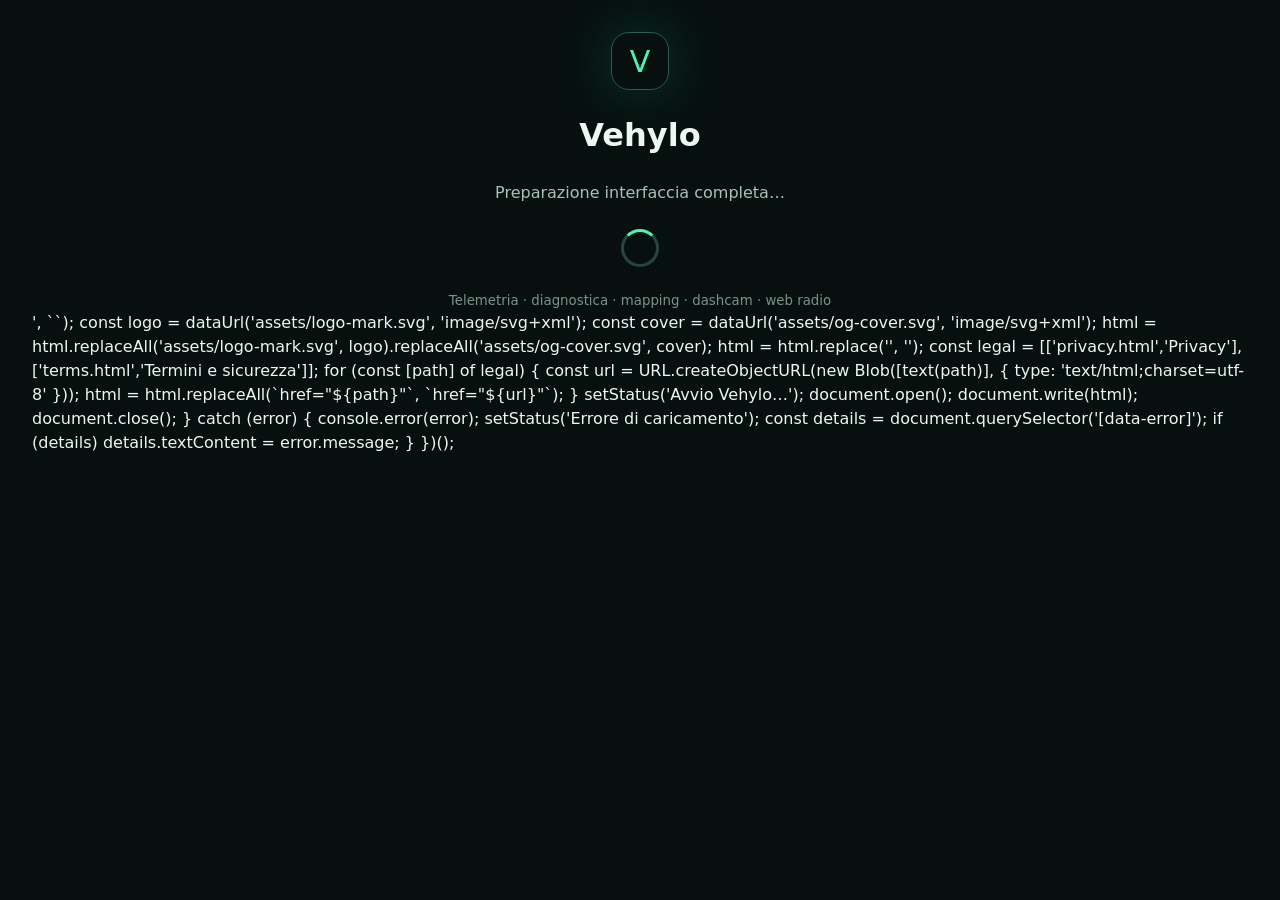
==== index.html @ 1862c747 "Add complete interactive Vehylo website loader" ====
<!doctype html><html lang="it"><head><meta charset="utf-8"><meta name="viewport" content="width=device-width,initial-scale=1"><meta name="theme-color" content="#07100f"><title>Vehylo — Vehicle intelligence</title><style>*{box-sizing:border-box}html,body{margin:0;min-height:100%;background:#07100f;color:#eaf8f1;font:16px/1.5 system-ui,sans-serif}body{display:grid;place-items:center;padding:2rem}main{text-align:center;max-width:36rem}.logo{width:58px;height:58px;margin:auto;border:1px solid #2e5c4c;border-radius:18px;display:grid;place-items:center;color:#50f2b0;font-size:30px;box-shadow:0 0 55px #1cd88a35}.ring{width:38px;height:38px;margin:1.5rem auto;border:3px solid #29463d;border-top-color:#50f2b0;border-radius:50%;animation:r .8s linear infinite}@keyframes r{to{transform:rotate(360deg)}}p{color:#a8c2b8}small{display:block;color:#769489;margin-top:1rem}a{color:#50f2b0}</style></head><body><main><div class="logo">V</div><h1>Vehylo</h1><p data-status>Preparazione interfaccia completa…</p><div class="ring"></div><small data-error>Telemetria · diagnostica · mapping · dashcam · web radio</small><noscript>JavaScript è necessario. <a href="https://github.com/jellero/vehylo-web">Apri il repository</a>.</noscript></main><script>
(async () => {
  const status = document.querySelector('[data-status]');
  const setStatus = (text) => { if (status) status.textContent = text; };
  try {
    setStatus('Download interfaccia…');
    const names = ["chunk00", "chunk01", "chunk02", "chunk03", "chunk04", "chunk05"];
    const pieces = await Promise.all(names.map(async (name) => {
      const response = await fetch('.bootstrap/' + name, { cache: 'no-cache' });
      if (!response.ok) throw new Error('Chunk non disponibile: ' + name);
      return (await response.text()).trim();
    }));
    const binary = atob(pieces.join(''));
    const compressed = Uint8Array.from(binary, c => c.charCodeAt(0));
    setStatus('Verifica e decompressione…');
    if (!('DecompressionStream' in window)) throw new Error('Browser non compatibile con DecompressionStream');
    const stream = new Blob([compressed]).stream().pipeThrough(new DecompressionStream('gzip'));
    const tar = new Uint8Array(await new Response(stream).arrayBuffer());
    const decoder = new TextDecoder();
    const files = new Map();
    const parseOctal = (bytes) => parseInt(decoder.decode(bytes).replace(/\0.*$/, '').trim() || '0', 8);
    for (let offset = 0; offset + 512 <= tar.length;) {
      const header = tar.slice(offset, offset + 512);
      if (header.every(value => value === 0)) break;
      const name = decoder.decode(header.slice(0, 100)).replace(/\0.*$/, '');
      const prefix = decoder.decode(header.slice(345, 500)).replace(/\0.*$/, '');
      const path = (prefix ? prefix + '/' : '') + name;
      const size = parseOctal(header.slice(124, 136));
      const start = offset + 512;
      files.set(path.replace(/^\.\//, ''), tar.slice(start, start + size));
      offset = start + Math.ceil(size / 512) * 512;
    }
    const text = (path) => {
      const value = files.get(path);
      if (!value) throw new Error('File assente: ' + path);
      return decoder.decode(value);
    };
    const dataUrl = (path, mime) => {
      const bytes = files.get(path);
      if (!bytes) return path;
      let raw = '';
      for (let i = 0; i < bytes.length; i += 0x8000) raw += String.fromCharCode(...bytes.subarray(i, i + 0x8000));
      return `data:${mime};base64,${btoa(raw)}`;
    };
    let html = text('index.html');
    html = html.replace('<link rel="stylesheet" href="styles.css">', `<style>${text('styles.css')}</style>`);
    html = html.replace('<script src="script.js" defer></script>', `<script>${text('script.js').replace(/<\/script/gi, '<\\/script')}</script>`);
    const logo = dataUrl('assets/logo-mark.svg', 'image/svg+xml');
    const cover = dataUrl('assets/og-cover.svg', 'image/svg+xml');
    html = html.replaceAll('assets/logo-mark.svg', logo).replaceAll('assets/og-cover.svg', cover);
    html = html.replace('<link rel="manifest" href="manifest.webmanifest">', '');
    const legal = [['privacy.html','Privacy'],['terms.html','Termini e sicurezza']];
    for (const [path] of legal) {
      const url = URL.createObjectURL(new Blob([text(path)], { type: 'text/html;charset=utf-8' }));
      html = html.replaceAll(`href="${path}"`, `href="${url}"`);
    }
    setStatus('Avvio Vehylo…');
    document.open(); document.write(html); document.close();
  } catch (error) {
    console.error(error);
    setStatus('Errore di caricamento');
    const details = document.querySelector('[data-error]');
    if (details) details.textContent = error.message;
  }
})();
</script></body></html>
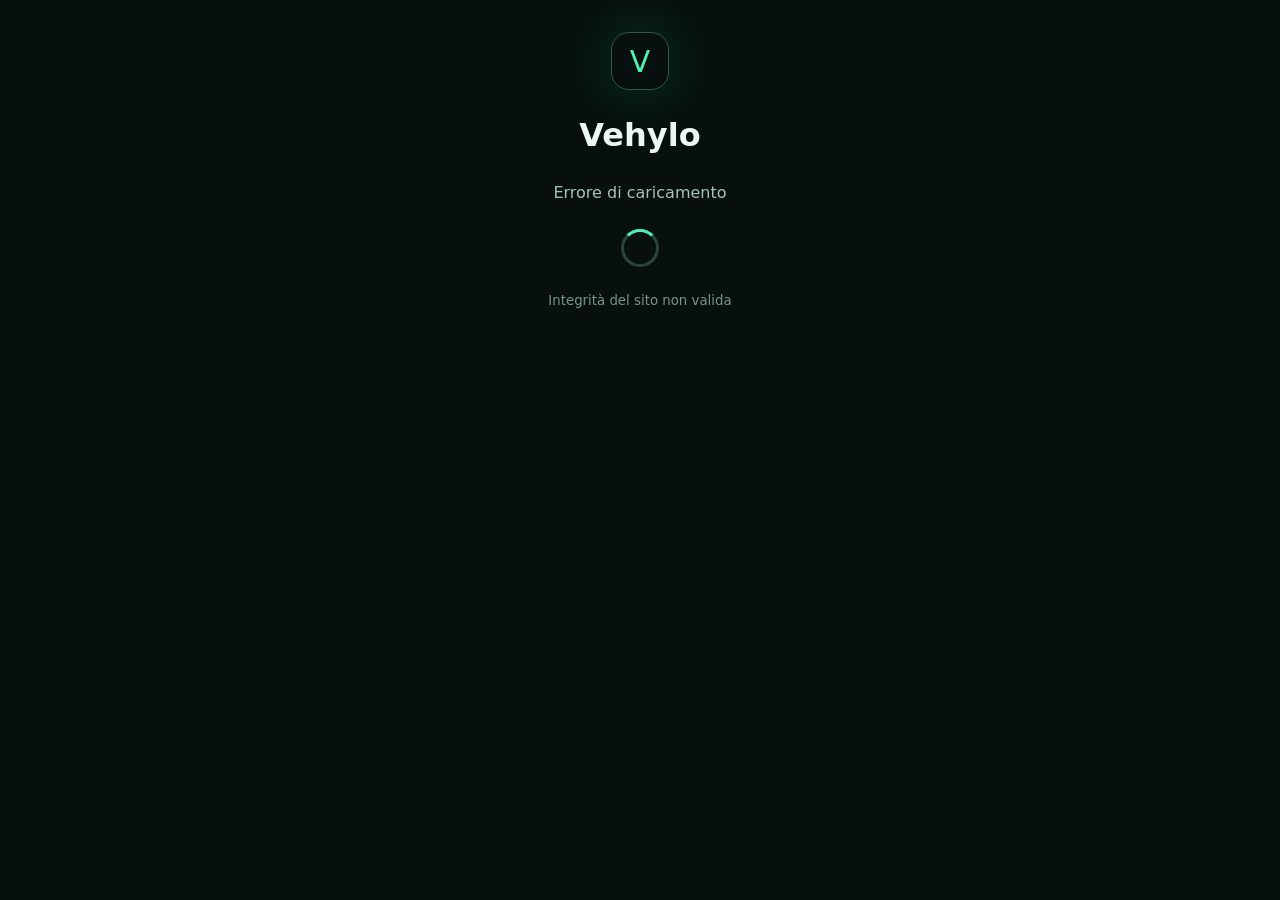
==== commit 3c8cef8e: "Fix premature script termination in website loader" ====
--- a/index.html
+++ b/index.html
@@ -13,6 +13,9 @@
     const binary = atob(pieces.join(''));
     const compressed = Uint8Array.from(binary, c => c.charCodeAt(0));
     setStatus('Verifica e decompressione…');
+    if (!crypto?.subtle) throw new Error('Verifica crittografica non disponibile');
+    const digest = Array.from(new Uint8Array(await crypto.subtle.digest('SHA-256', compressed)), byte => byte.toString(16).padStart(2, '0')).join('');
+    if (digest !== '3f77df71cf1404602d060786b3fc79a638c43165d84568f53ea10aae8324d7fe') throw new Error('Integrità del sito non valida');
     if (!('DecompressionStream' in window)) throw new Error('Browser non compatibile con DecompressionStream');
     const stream = new Blob([compressed]).stream().pipeThrough(new DecompressionStream('gzip'));
     const tar = new Uint8Array(await new Response(stream).arrayBuffer());
@@ -44,7 +47,11 @@
     };
     let html = text('index.html');
     html = html.replace('<link rel="stylesheet" href="styles.css">', `<style>${text('styles.css')}</style>`);
-    html = html.replace('<script src="script.js" defer></script>', `<script>${text('script.js').replace(/<\/script/gi, '<\\/script')}</script>`);
+    const scriptOpen = '<scr' + 'ipt>';
+    const scriptClose = '</scr' + 'ipt>';
+    const externalScript = '<scr' + 'ipt src="script.js" defer></scr' + 'ipt>';
+    const embeddedScript = scriptOpen + text('script.js').replace(/<\/script/gi, '<\\/script') + scriptClose;
+    html = html.replace(externalScript, embeddedScript);
     const logo = dataUrl('assets/logo-mark.svg', 'image/svg+xml');
     const cover = dataUrl('assets/og-cover.svg', 'image/svg+xml');
     html = html.replaceAll('assets/logo-mark.svg', logo).replaceAll('assets/og-cover.svg', cover);
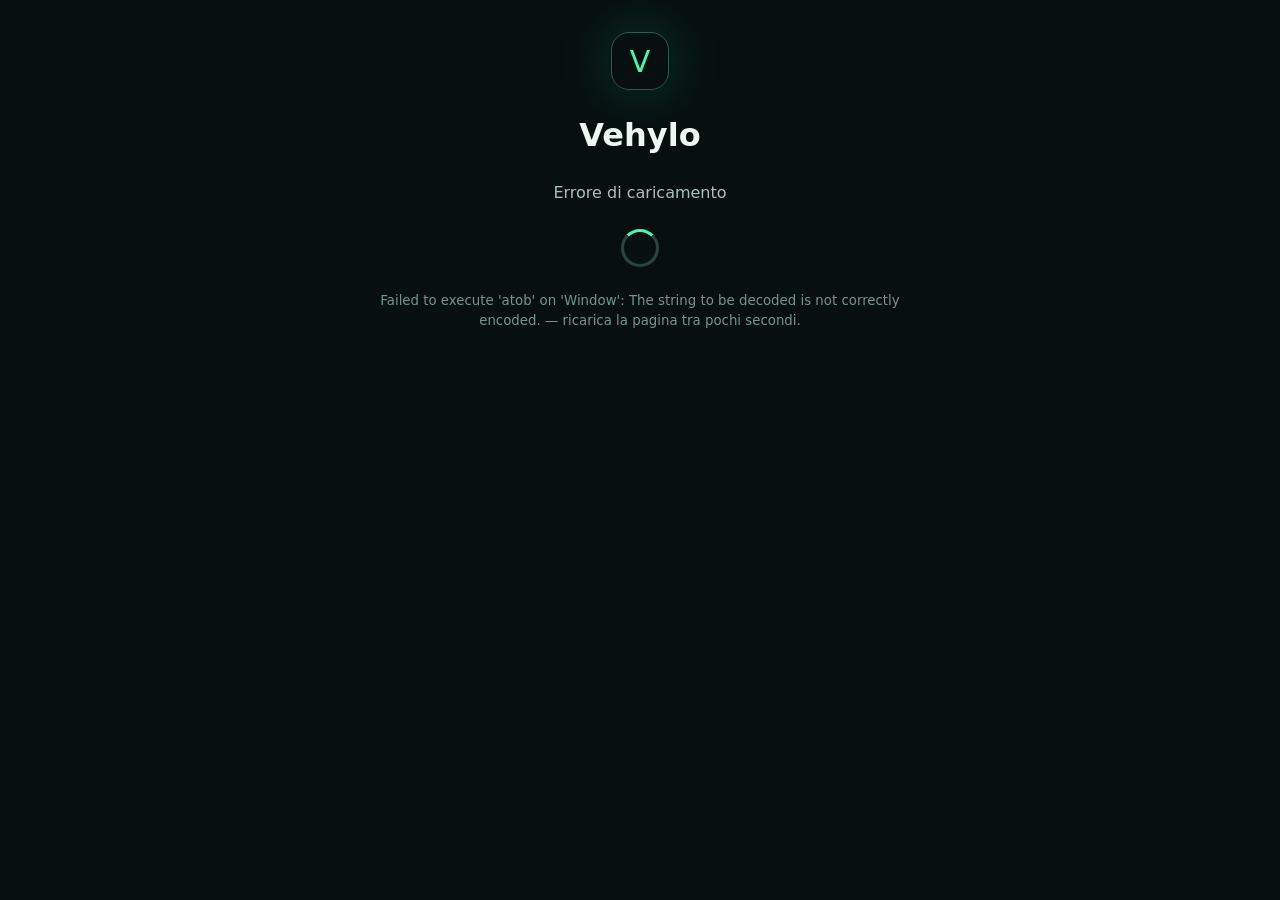
==== commit 06c0e203: "Replace broken chunks with verified site package" ====
--- a/index.html
+++ b/index.html
@@ -1,73 +1,78 @@
-<!doctype html><html lang="it"><head><meta charset="utf-8"><meta name="viewport" content="width=device-width,initial-scale=1"><meta name="theme-color" content="#07100f"><title>Vehylo — Vehicle intelligence</title><style>*{box-sizing:border-box}html,body{margin:0;min-height:100%;background:#07100f;color:#eaf8f1;font:16px/1.5 system-ui,sans-serif}body{display:grid;place-items:center;padding:2rem}main{text-align:center;max-width:36rem}.logo{width:58px;height:58px;margin:auto;border:1px solid #2e5c4c;border-radius:18px;display:grid;place-items:center;color:#50f2b0;font-size:30px;box-shadow:0 0 55px #1cd88a35}.ring{width:38px;height:38px;margin:1.5rem auto;border:3px solid #29463d;border-top-color:#50f2b0;border-radius:50%;animation:r .8s linear infinite}@keyframes r{to{transform:rotate(360deg)}}p{color:#a8c2b8}small{display:block;color:#769489;margin-top:1rem}a{color:#50f2b0}</style></head><body><main><div class="logo">V</div><h1>Vehylo</h1><p data-status>Preparazione interfaccia completa…</p><div class="ring"></div><small data-error>Telemetria · diagnostica · mapping · dashcam · web radio</small><noscript>JavaScript è necessario. <a href="https://github.com/jellero/vehylo-web">Apri il repository</a>.</noscript></main><script>
+<!doctype html><html lang="it"><head><meta charset="utf-8"><meta name="viewport" content="width=device-width,initial-scale=1"><meta name="theme-color" content="#07100f"><meta http-equiv="Cache-Control" content="no-cache, no-store, must-revalidate"><title>Vehylo — Vehicle intelligence</title><style>*{box-sizing:border-box}html,body{margin:0;min-height:100%;background:#07100f;color:#eaf8f1;font:16px/1.5 system-ui,sans-serif}body{display:grid;place-items:center;padding:2rem}main{text-align:center;max-width:36rem}.logo{width:58px;height:58px;margin:auto;border:1px solid #2e5c4c;border-radius:18px;display:grid;place-items:center;color:#50f2b0;font-size:30px;box-shadow:0 0 55px #1cd88a35}.ring{width:38px;height:38px;margin:1.5rem auto;border:3px solid #29463d;border-top-color:#50f2b0;border-radius:50%;animation:r .8s linear infinite}@keyframes r{to{transform:rotate(360deg)}}p{color:#a8c2b8}small{display:block;color:#769489;margin-top:1rem}a{color:#50f2b0}</style></head><body><main><div class="logo">V</div><h1>Vehylo</h1><p data-status>Preparazione interfaccia completa…</p><div class="ring"></div><small data-error>Telemetria · diagnostica · mapping · dashcam · web radio</small><noscript>JavaScript è necessario. <a href="https://github.com/jellero/vehylo-web">Apri il repository</a>.</noscript></main><script>
 (async () => {
   const status = document.querySelector('[data-status]');
+  const details = document.querySelector('[data-error]');
   const setStatus = (text) => { if (status) status.textContent = text; };
+  const sleep = (ms) => new Promise(resolve => setTimeout(resolve, ms));
+  const getPart = async (name) => {
+    const url = '.site/' + name + '?v=3a35ebd3';
+    for (let attempt = 0; attempt < 3; attempt += 1) {
+      const response = await fetch(url, { cache: 'no-store' });
+      if (response.ok) return (await response.text()).trim();
+      if (attempt < 2) await sleep(500 * (attempt + 1));
+    }
+    throw new Error('Componente non disponibile: ' + name);
+  };
   try {
     setStatus('Download interfaccia…');
-    const names = ["chunk00", "chunk01", "chunk02", "chunk03", "chunk04", "chunk05"];
-    const pieces = await Promise.all(names.map(async (name) => {
-      const response = await fetch('.bootstrap/' + name, { cache: 'no-cache' });
-      if (!response.ok) throw new Error('Chunk non disponibile: ' + name);
-      return (await response.text()).trim();
-    }));
+    const names = ['part00','part01','part02','part03','part04','part05'];
+    const pieces = await Promise.all(names.map(getPart));
     const binary = atob(pieces.join(''));
     const compressed = Uint8Array.from(binary, c => c.charCodeAt(0));
     setStatus('Verifica e decompressione…');
-    if (!crypto?.subtle) throw new Error('Verifica crittografica non disponibile');
-    const digest = Array.from(new Uint8Array(await crypto.subtle.digest('SHA-256', compressed)), byte => byte.toString(16).padStart(2, '0')).join('');
-    if (digest !== '3f77df71cf1404602d060786b3fc79a638c43165d84568f53ea10aae8324d7fe') throw new Error('Integrità del sito non valida');
-    if (!('DecompressionStream' in window)) throw new Error('Browser non compatibile con DecompressionStream');
+    if (!globalThis.crypto?.subtle) throw new Error('Verifica crittografica non disponibile');
+    const digestBytes = new Uint8Array(await crypto.subtle.digest('SHA-256', compressed));
+    const digest = Array.from(digestBytes, byte => byte.toString(16).padStart(2, '0')).join('');
+    if (digest !== '3a35ebd33779a21799120e2732ab0424192adcf648e6e40ef4be93028fbf5fcf') throw new Error('Integrità del sito non valida');
+    if (!('DecompressionStream' in globalThis)) throw new Error('Aggiorna il browser per aprire il sito');
     const stream = new Blob([compressed]).stream().pipeThrough(new DecompressionStream('gzip'));
     const tar = new Uint8Array(await new Response(stream).arrayBuffer());
     const decoder = new TextDecoder();
     const files = new Map();
-    const parseOctal = (bytes) => parseInt(decoder.decode(bytes).replace(/\0.*$/, '').trim() || '0', 8);
+    const parseOctal = bytes => parseInt(decoder.decode(bytes).replace(/\0.*$/, '').trim() || '0', 8);
     for (let offset = 0; offset + 512 <= tar.length;) {
       const header = tar.slice(offset, offset + 512);
       if (header.every(value => value === 0)) break;
       const name = decoder.decode(header.slice(0, 100)).replace(/\0.*$/, '');
       const prefix = decoder.decode(header.slice(345, 500)).replace(/\0.*$/, '');
-      const path = (prefix ? prefix + '/' : '') + name;
+      const path = ((prefix ? prefix + '/' : '') + name).replace(/^\.\//, '');
       const size = parseOctal(header.slice(124, 136));
       const start = offset + 512;
-      files.set(path.replace(/^\.\//, ''), tar.slice(start, start + size));
+      files.set(path, tar.slice(start, start + size));
       offset = start + Math.ceil(size / 512) * 512;
     }
-    const text = (path) => {
+    const text = path => {
       const value = files.get(path);
-      if (!value) throw new Error('File assente: ' + path);
+      if (!value) throw new Error('File assente nel pacchetto: ' + path);
       return decoder.decode(value);
     };
     const dataUrl = (path, mime) => {
       const bytes = files.get(path);
       if (!bytes) return path;
       let raw = '';
-      for (let i = 0; i < bytes.length; i += 0x8000) raw += String.fromCharCode(...bytes.subarray(i, i + 0x8000));
-      return `data:${mime};base64,${btoa(raw)}`;
+      for (let i = 0; i < bytes.length; i += 8192) raw += String.fromCharCode(...bytes.subarray(i, i + 8192));
+      return 'data:' + mime + ';base64,' + btoa(raw);
     };
     let html = text('index.html');
-    html = html.replace('<link rel="stylesheet" href="styles.css">', `<style>${text('styles.css')}</style>`);
+    html = html.replace('<link rel="stylesheet" href="styles.css">', '<style>' + text('styles.css') + '</style>');
     const scriptOpen = '<scr' + 'ipt>';
     const scriptClose = '</scr' + 'ipt>';
     const externalScript = '<scr' + 'ipt src="script.js" defer></scr' + 'ipt>';
     const embeddedScript = scriptOpen + text('script.js').replace(/<\/script/gi, '<\\/script') + scriptClose;
     html = html.replace(externalScript, embeddedScript);
-    const logo = dataUrl('assets/logo-mark.svg', 'image/svg+xml');
-    const cover = dataUrl('assets/og-cover.svg', 'image/svg+xml');
-    html = html.replaceAll('assets/logo-mark.svg', logo).replaceAll('assets/og-cover.svg', cover);
+    html = html.replaceAll('assets/logo-mark.svg', dataUrl('assets/logo-mark.svg', 'image/svg+xml'));
+    html = html.replaceAll('assets/og-cover.svg', dataUrl('assets/og-cover.svg', 'image/svg+xml'));
     html = html.replace('<link rel="manifest" href="manifest.webmanifest">', '');
-    const legal = [['privacy.html','Privacy'],['terms.html','Termini e sicurezza']];
-    for (const [path] of legal) {
+    for (const path of ['privacy.html','terms.html']) {
       const url = URL.createObjectURL(new Blob([text(path)], { type: 'text/html;charset=utf-8' }));
-      html = html.replaceAll(`href="${path}"`, `href="${url}"`);
+      html = html.replaceAll('href="' + path + '"', 'href="' + url + '"');
     }
     setStatus('Avvio Vehylo…');
     document.open(); document.write(html); document.close();
   } catch (error) {
     console.error(error);
     setStatus('Errore di caricamento');
-    const details = document.querySelector('[data-error]');
-    if (details) details.textContent = error.message;
+    if (details) details.textContent = error.message + ' — ricarica la pagina tra pochi secondi.';
   }
 })();
 </script></body></html>
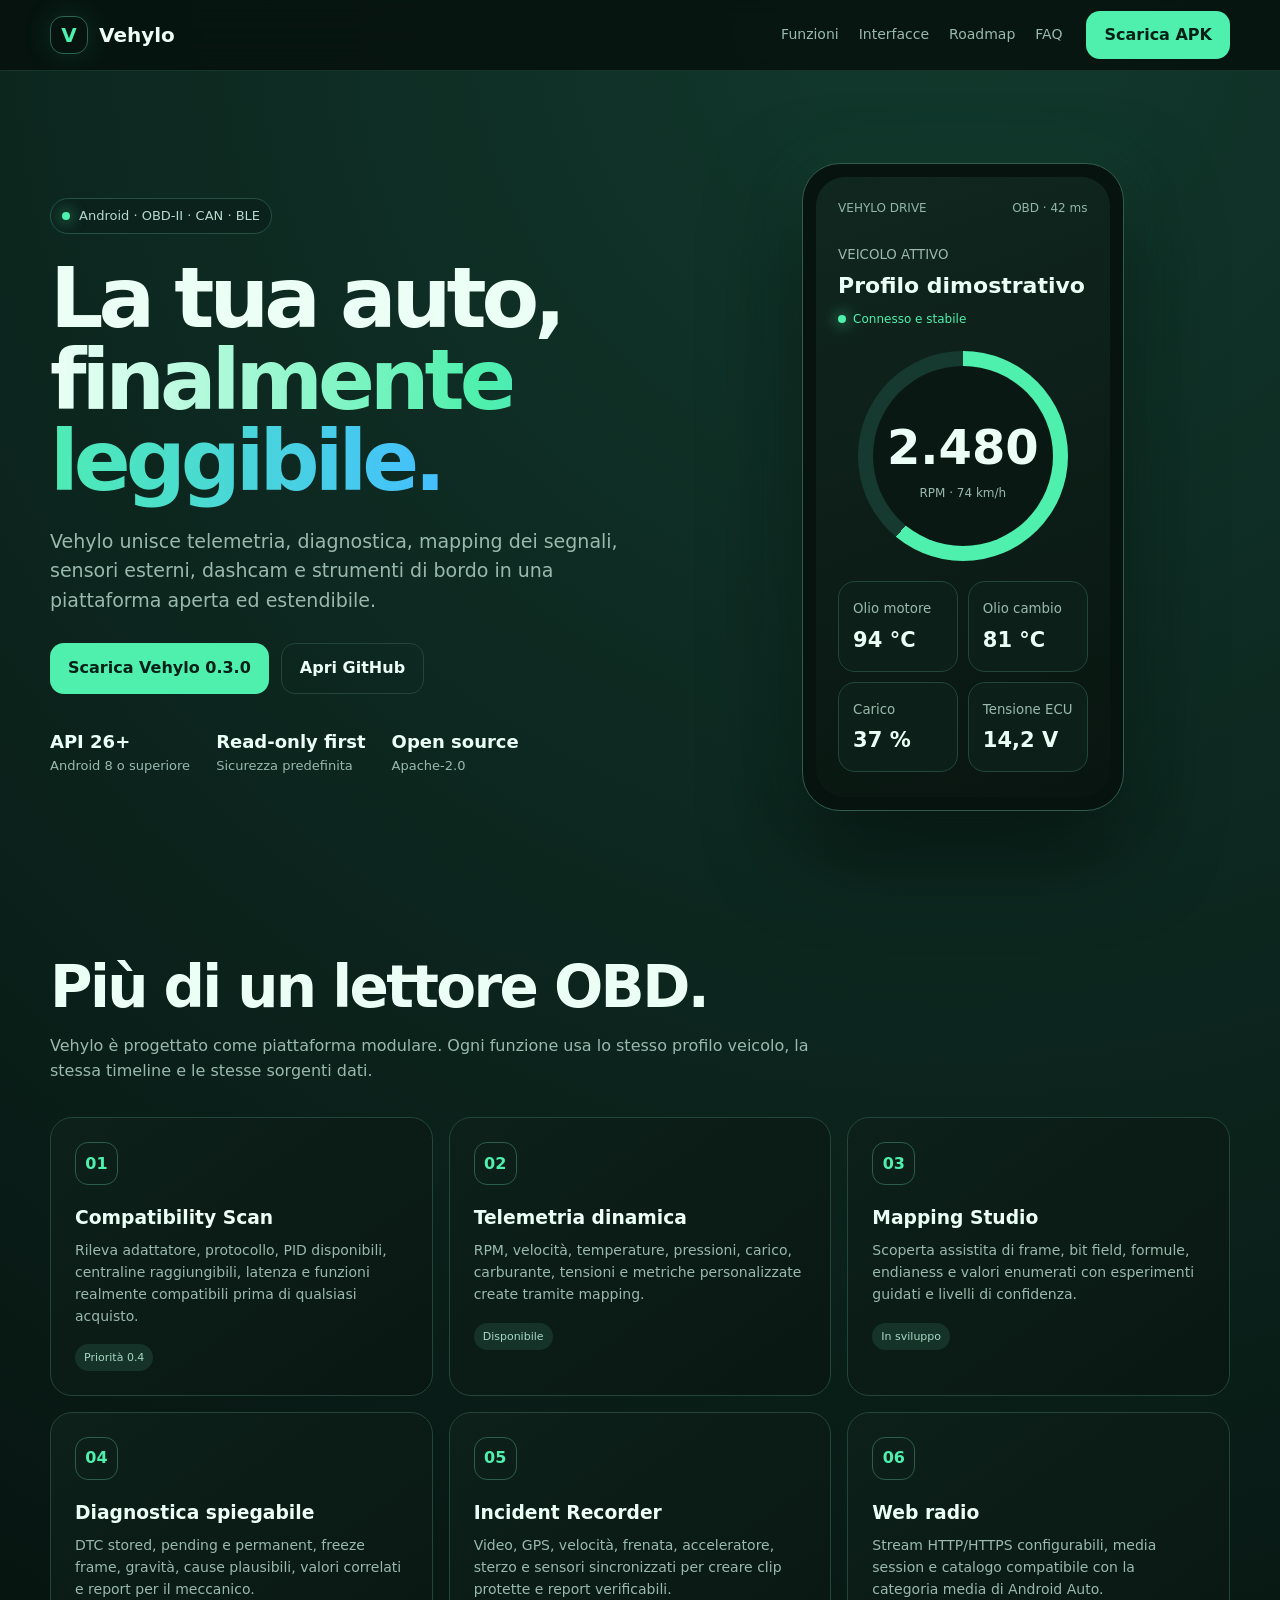
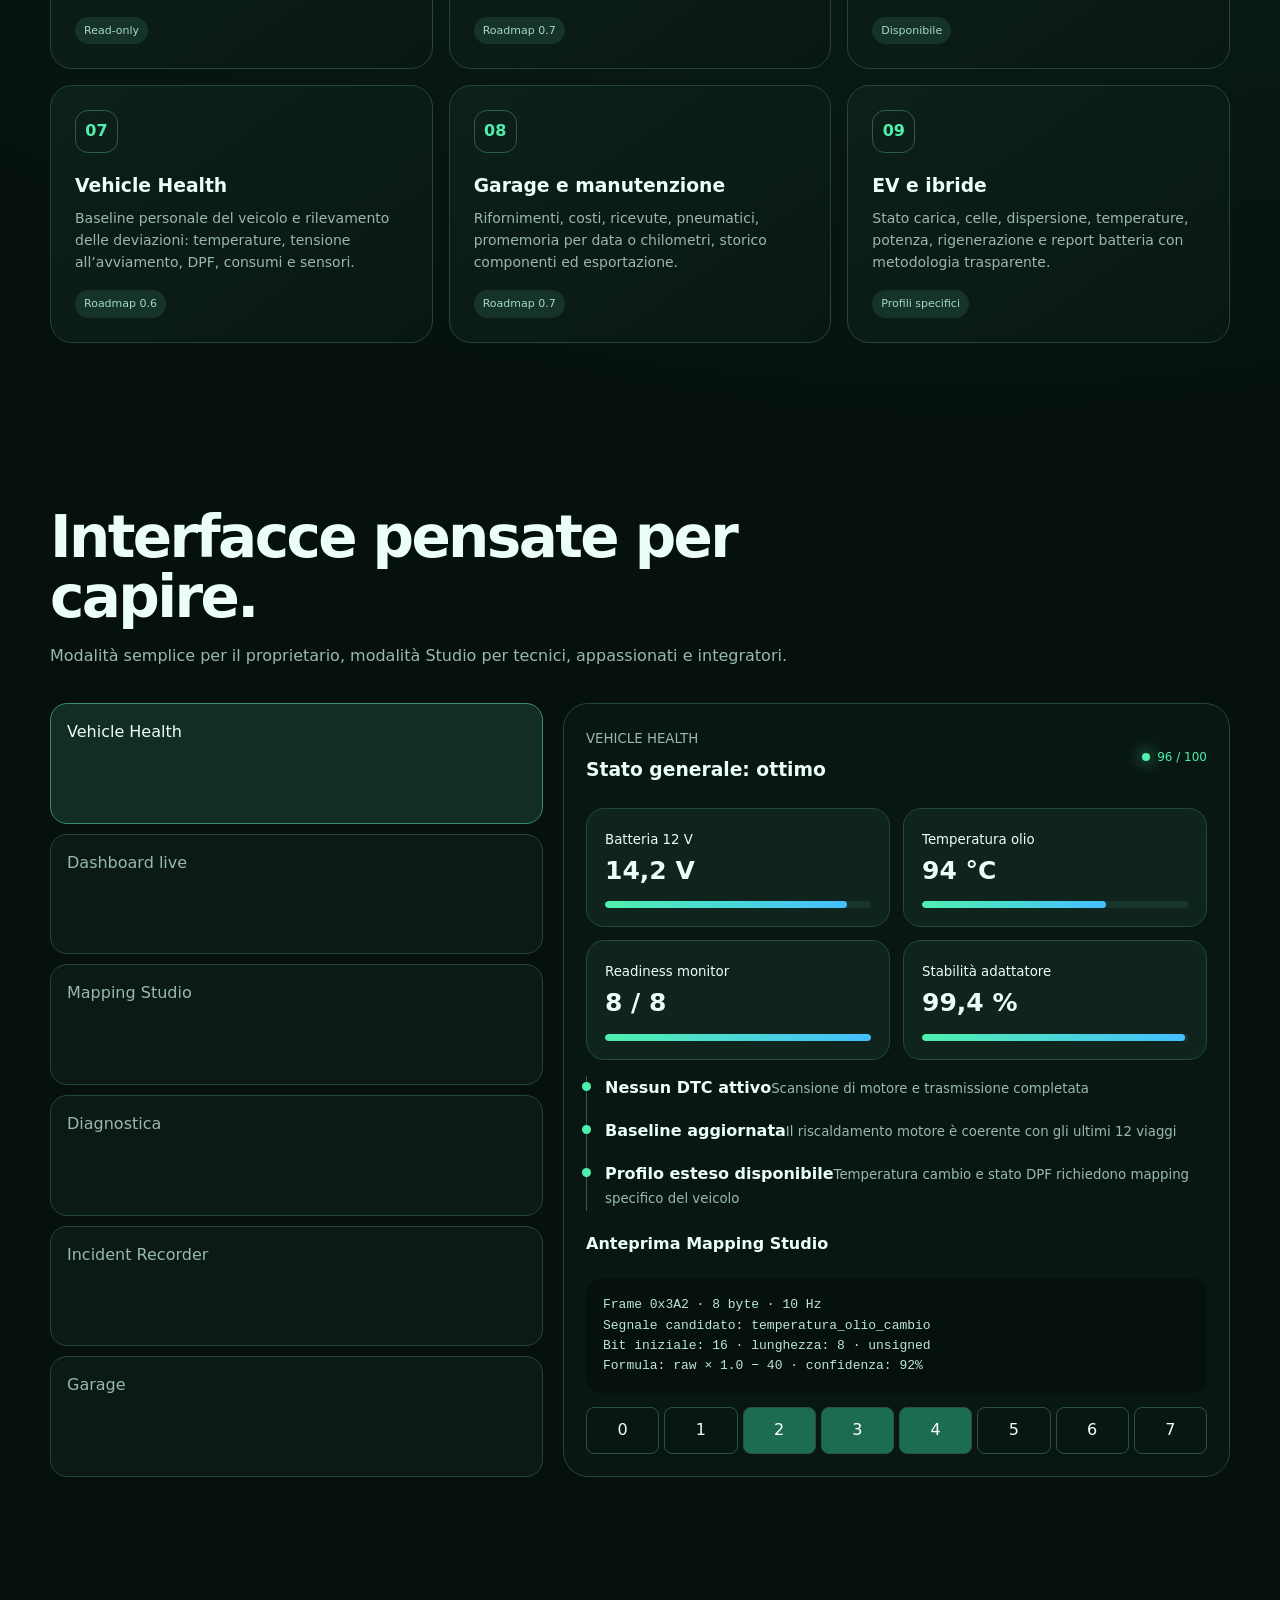
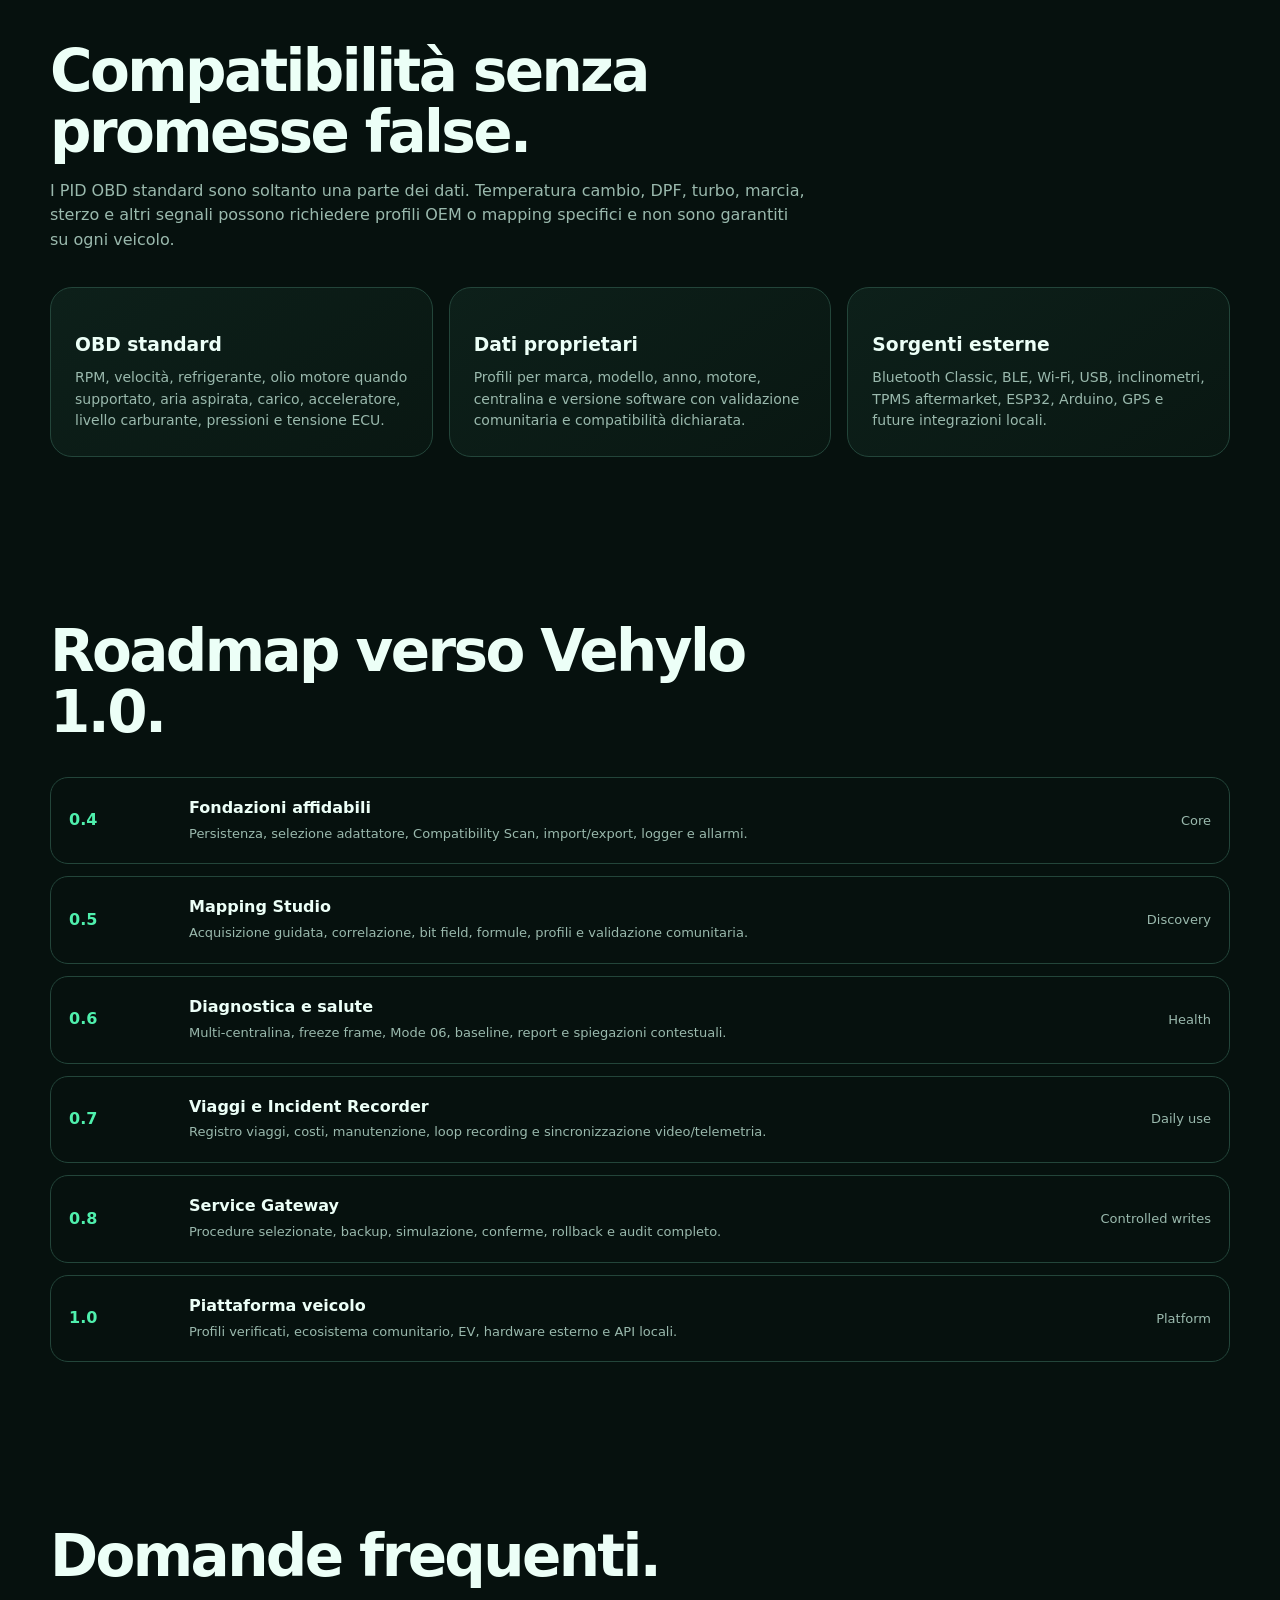
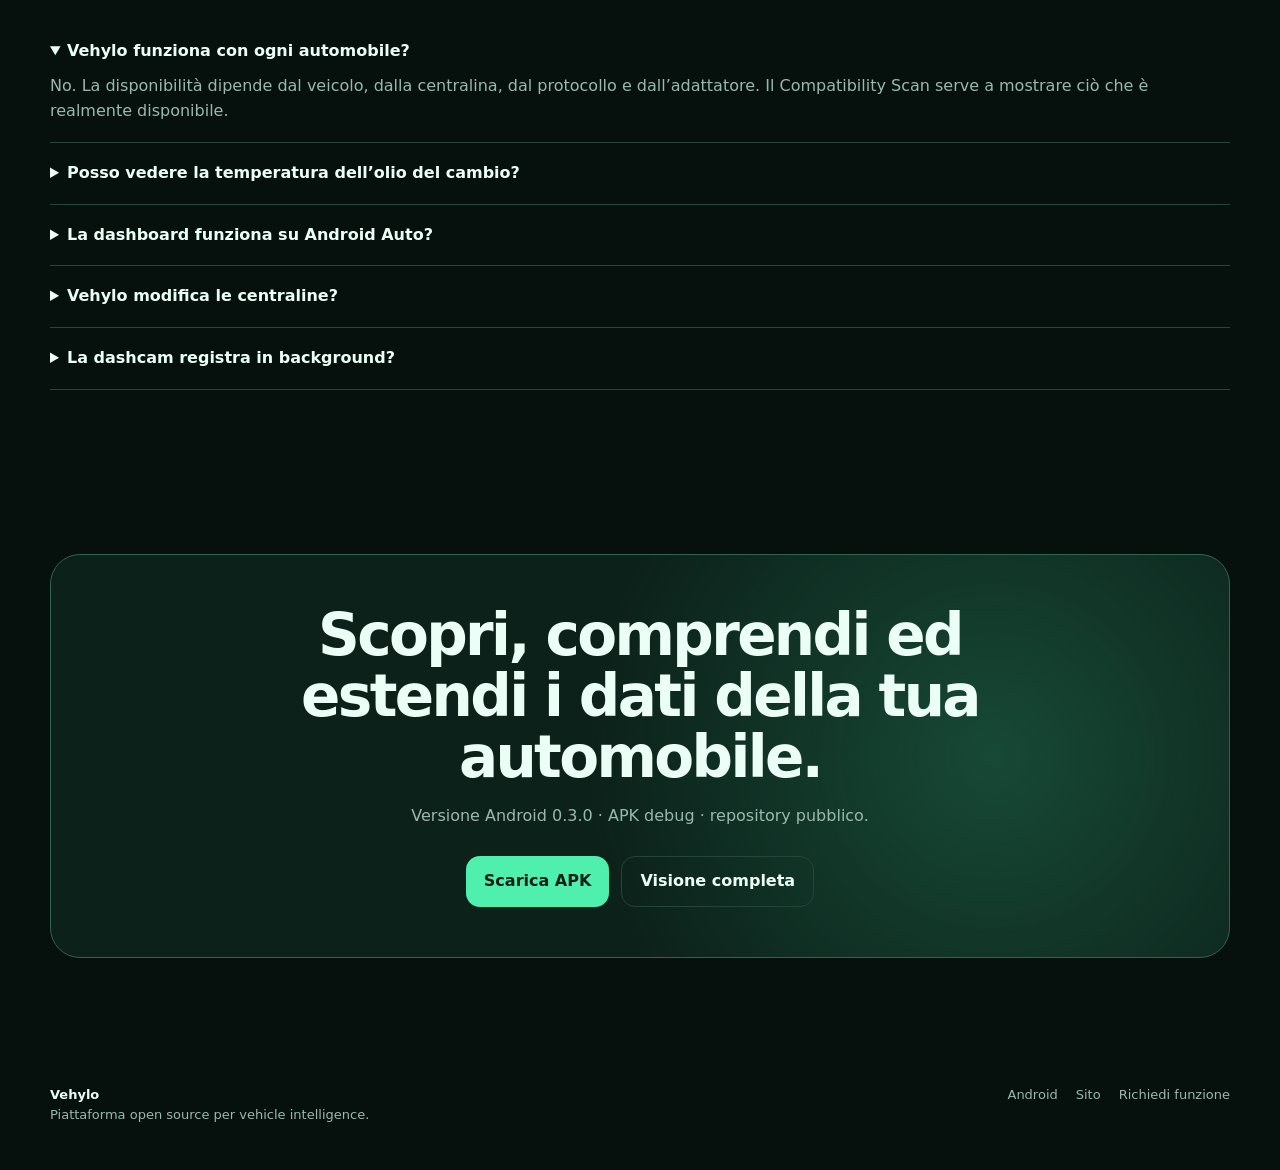
==== commit 8908430c: "Replace broken loader with standalone static website" ====
--- a/index.html
+++ b/index.html
@@ -1,78 +1,25 @@
-<!doctype html><html lang="it"><head><meta charset="utf-8"><meta name="viewport" content="width=device-width,initial-scale=1"><meta name="theme-color" content="#07100f"><meta http-equiv="Cache-Control" content="no-cache, no-store, must-revalidate"><title>Vehylo — Vehicle intelligence</title><style>*{box-sizing:border-box}html,body{margin:0;min-height:100%;background:#07100f;color:#eaf8f1;font:16px/1.5 system-ui,sans-serif}body{display:grid;place-items:center;padding:2rem}main{text-align:center;max-width:36rem}.logo{width:58px;height:58px;margin:auto;border:1px solid #2e5c4c;border-radius:18px;display:grid;place-items:center;color:#50f2b0;font-size:30px;box-shadow:0 0 55px #1cd88a35}.ring{width:38px;height:38px;margin:1.5rem auto;border:3px solid #29463d;border-top-color:#50f2b0;border-radius:50%;animation:r .8s linear infinite}@keyframes r{to{transform:rotate(360deg)}}p{color:#a8c2b8}small{display:block;color:#769489;margin-top:1rem}a{color:#50f2b0}</style></head><body><main><div class="logo">V</div><h1>Vehylo</h1><p data-status>Preparazione interfaccia completa…</p><div class="ring"></div><small data-error>Telemetria · diagnostica · mapping · dashcam · web radio</small><noscript>JavaScript è necessario. <a href="https://github.com/jellero/vehylo-web">Apri il repository</a>.</noscript></main><script>
-(async () => {
-  const status = document.querySelector('[data-status]');
-  const details = document.querySelector('[data-error]');
-  const setStatus = (text) => { if (status) status.textContent = text; };
-  const sleep = (ms) => new Promise(resolve => setTimeout(resolve, ms));
-  const getPart = async (name) => {
-    const url = '.site/' + name + '?v=3a35ebd3';
-    for (let attempt = 0; attempt < 3; attempt += 1) {
-      const response = await fetch(url, { cache: 'no-store' });
-      if (response.ok) return (await response.text()).trim();
-      if (attempt < 2) await sleep(500 * (attempt + 1));
-    }
-    throw new Error('Componente non disponibile: ' + name);
-  };
-  try {
-    setStatus('Download interfaccia…');
-    const names = ['part00','part01','part02','part03','part04','part05'];
-    const pieces = await Promise.all(names.map(getPart));
-    const binary = atob(pieces.join(''));
-    const compressed = Uint8Array.from(binary, c => c.charCodeAt(0));
-    setStatus('Verifica e decompressione…');
-    if (!globalThis.crypto?.subtle) throw new Error('Verifica crittografica non disponibile');
-    const digestBytes = new Uint8Array(await crypto.subtle.digest('SHA-256', compressed));
-    const digest = Array.from(digestBytes, byte => byte.toString(16).padStart(2, '0')).join('');
-    if (digest !== '3a35ebd33779a21799120e2732ab0424192adcf648e6e40ef4be93028fbf5fcf') throw new Error('Integrità del sito non valida');
-    if (!('DecompressionStream' in globalThis)) throw new Error('Aggiorna il browser per aprire il sito');
-    const stream = new Blob([compressed]).stream().pipeThrough(new DecompressionStream('gzip'));
-    const tar = new Uint8Array(await new Response(stream).arrayBuffer());
-    const decoder = new TextDecoder();
-    const files = new Map();
-    const parseOctal = bytes => parseInt(decoder.decode(bytes).replace(/\0.*$/, '').trim() || '0', 8);
-    for (let offset = 0; offset + 512 <= tar.length;) {
-      const header = tar.slice(offset, offset + 512);
-      if (header.every(value => value === 0)) break;
-      const name = decoder.decode(header.slice(0, 100)).replace(/\0.*$/, '');
-      const prefix = decoder.decode(header.slice(345, 500)).replace(/\0.*$/, '');
-      const path = ((prefix ? prefix + '/' : '') + name).replace(/^\.\//, '');
-      const size = parseOctal(header.slice(124, 136));
-      const start = offset + 512;
-      files.set(path, tar.slice(start, start + size));
-      offset = start + Math.ceil(size / 512) * 512;
-    }
-    const text = path => {
-      const value = files.get(path);
-      if (!value) throw new Error('File assente nel pacchetto: ' + path);
-      return decoder.decode(value);
-    };
-    const dataUrl = (path, mime) => {
-      const bytes = files.get(path);
-      if (!bytes) return path;
-      let raw = '';
-      for (let i = 0; i < bytes.length; i += 8192) raw += String.fromCharCode(...bytes.subarray(i, i + 8192));
-      return 'data:' + mime + ';base64,' + btoa(raw);
-    };
-    let html = text('index.html');
-    html = html.replace('<link rel="stylesheet" href="styles.css">', '<style>' + text('styles.css') + '</style>');
-    const scriptOpen = '<scr' + 'ipt>';
-    const scriptClose = '</scr' + 'ipt>';
-    const externalScript = '<scr' + 'ipt src="script.js" defer></scr' + 'ipt>';
-    const embeddedScript = scriptOpen + text('script.js').replace(/<\/script/gi, '<\\/script') + scriptClose;
-    html = html.replace(externalScript, embeddedScript);
-    html = html.replaceAll('assets/logo-mark.svg', dataUrl('assets/logo-mark.svg', 'image/svg+xml'));
-    html = html.replaceAll('assets/og-cover.svg', dataUrl('assets/og-cover.svg', 'image/svg+xml'));
-    html = html.replace('<link rel="manifest" href="manifest.webmanifest">', '');
-    for (const path of ['privacy.html','terms.html']) {
-      const url = URL.createObjectURL(new Blob([text(path)], { type: 'text/html;charset=utf-8' }));
-      html = html.replaceAll('href="' + path + '"', 'href="' + url + '"');
-    }
-    setStatus('Avvio Vehylo…');
-    document.open(); document.write(html); document.close();
-  } catch (error) {
-    console.error(error);
-    setStatus('Errore di caricamento');
-    if (details) details.textContent = error.message + ' — ricarica la pagina tra pochi secondi.';
-  }
-})();
-</script></body></html>+<!doctype html>
+<html lang="it">
+<head>
+<meta charset="utf-8">
+<meta name="viewport" content="width=device-width,initial-scale=1">
+<meta name="theme-color" content="#07110f">
+<meta name="description" content="Vehylo: telemetria OBD-II, diagnostica, Mapping Studio, dashcam sincronizzata, web radio e profili veicolo estendibili.">
+<title>Vehylo — Vehicle intelligence</title>
+<style>
+:root{--bg:#06110e;--panel:#0c1c18;--panel2:#10251f;--line:#23453a;--text:#ecfff7;--muted:#9ab9ad;--accent:#4ff0ad;--accent2:#44bfff;--warn:#ffbf69;--danger:#ff7373;--r:22px}*{box-sizing:border-box}html{scroll-behavior:smooth}body{margin:0;background:radial-gradient(circle at 75% 0,#12392d 0,transparent 34%),var(--bg);color:var(--text);font-family:Inter,ui-sans-serif,system-ui,-apple-system,Segoe UI,sans-serif;line-height:1.55}a{color:inherit;text-decoration:none}.wrap{width:min(1180px,calc(100% - 32px));margin:auto}.nav{position:sticky;top:0;z-index:10;backdrop-filter:blur(18px);background:#06110ed9;border-bottom:1px solid #17342b}.navin{height:70px;display:flex;align-items:center;gap:24px}.brand{display:flex;align-items:center;gap:11px;font-weight:800;font-size:20px}.mark{width:38px;height:38px;border:1px solid #2a6653;border-radius:13px;display:grid;place-items:center;color:var(--accent);box-shadow:0 0 30px #49efaa22}.links{display:flex;gap:20px;margin-left:auto;color:var(--muted);font-size:14px}.btn{display:inline-flex;align-items:center;justify-content:center;padding:12px 18px;border-radius:14px;background:var(--accent);color:#042017;font-weight:800;border:0}.btn.alt{background:transparent;color:var(--text);border:1px solid var(--line)}.hero{padding:92px 0 64px}.heroGrid{display:grid;grid-template-columns:1.05fr .95fr;gap:55px;align-items:center}.eyebrow{display:inline-flex;gap:9px;align-items:center;border:1px solid #235243;background:#0b211b;padding:7px 11px;border-radius:999px;color:#b8d9cc;font-size:13px}.dot{width:8px;height:8px;background:var(--accent);border-radius:50%;box-shadow:0 0 15px var(--accent)}h1{font-size:clamp(46px,7vw,84px);line-height:.97;letter-spacing:-.06em;margin:24px 0}.gradient{background:linear-gradient(90deg,var(--text),var(--accent),var(--accent2));-webkit-background-clip:text;color:transparent}.lead{font-size:19px;color:var(--muted);max-width:650px}.actions{display:flex;flex-wrap:wrap;gap:12px;margin-top:28px}.facts{display:flex;gap:26px;flex-wrap:wrap;margin-top:34px;color:var(--muted);font-size:13px}.facts b{display:block;color:var(--text);font-size:18px}.phone{max-width:430px;margin:auto;border:1px solid #315c4e;border-radius:38px;background:#07130f;padding:13px;box-shadow:0 35px 90px #0009,0 0 70px #4ff0ad17}.screen{border-radius:29px;background:linear-gradient(160deg,#10271f,#091510);padding:22px;min-height:620px;overflow:hidden}.screenTop{display:flex;justify-content:space-between;color:#91b6a7;font-size:12px}.vehicle{margin:24px 0 18px}.vehicle small{color:var(--muted)}.vehicle h3{margin:3px 0;font-size:22px}.status{display:inline-flex;gap:7px;align-items:center;color:var(--accent);font-size:12px}.gauge{margin:20px auto;width:210px;height:210px;border-radius:50%;display:grid;place-items:center;background:conic-gradient(var(--accent) 0 61%,#173a30 61%);position:relative}.gauge:after{content:"";position:absolute;inset:15px;border-radius:50%;background:#0a1814}.gaugeVal{position:relative;z-index:1;text-align:center;font-size:48px;font-weight:800}.gaugeVal small{display:block;font-size:12px;color:var(--muted);font-weight:500}.metrics{display:grid;grid-template-columns:1fr 1fr;gap:10px}.metric{border:1px solid #22463a;border-radius:17px;padding:14px;background:#0c2019}.metric small{color:var(--muted)}.metric strong{display:block;font-size:21px;margin-top:3px}.section{padding:82px 0}.sectionHead{max-width:760px;margin-bottom:34px}.section h2{font-size:clamp(34px,5vw,58px);line-height:1.05;letter-spacing:-.045em;margin:0 0 14px}.section p{color:var(--muted)}.grid3{display:grid;grid-template-columns:repeat(3,1fr);gap:16px}.card{border:1px solid var(--line);background:linear-gradient(145deg,#0d201a,#091712);border-radius:var(--r);padding:24px}.icon{width:43px;height:43px;border:1px solid #2c5d4c;border-radius:13px;display:grid;place-items:center;color:var(--accent);font-weight:900}.card h3{margin:18px 0 8px}.card p{margin:0;font-size:14px}.tag{display:inline-block;margin-top:17px;padding:5px 9px;border-radius:99px;background:#153328;color:#a7d7c4;font-size:11px}.demo{display:grid;grid-template-columns:.85fr 1.15fr;gap:20px}.side{display:grid;gap:10px}.tab{padding:16px;border:1px solid var(--line);border-radius:17px;background:#0b1a16;color:var(--muted)}.tab.active{border-color:#3d8a70;color:var(--text);background:#112d24}.workspace{border:1px solid var(--line);background:#091713;border-radius:25px;padding:22px;min-height:510px}.dashHeader{display:flex;justify-content:space-between;align-items:center}.health{margin-top:20px;display:grid;grid-template-columns:1fr 1fr;gap:13px}.health .box{padding:18px;background:#10241e;border:1px solid #21483b;border-radius:18px}.bar{height:7px;background:#18362d;border-radius:10px;margin-top:11px;overflow:hidden}.bar i{display:block;height:100%;background:linear-gradient(90deg,var(--accent),var(--accent2));border-radius:10px}.timeline{margin-top:16px;border-left:1px solid #31594c;padding-left:18px}.event{position:relative;margin:0 0 18px}.event:before{content:"";position:absolute;left:-23px;top:6px;width:9px;height:9px;border-radius:50%;background:var(--accent)}.event small{color:var(--muted)}.mapping{font-family:ui-monospace,SFMono-Regular,monospace;font-size:13px;background:#06100d;border-radius:16px;padding:17px;color:#bce7d6;overflow:auto}.bits{display:grid;grid-template-columns:repeat(8,1fr);gap:5px;margin-top:14px}.bit{padding:10px 0;text-align:center;border:1px solid #2b5145;border-radius:8px}.bit.on{background:#1b6c50;color:white}.roadmap{display:grid;gap:12px}.phase{display:grid;grid-template-columns:100px 1fr auto;gap:20px;align-items:center;border:1px solid var(--line);border-radius:18px;padding:18px}.phase b{color:var(--accent)}.phase span{color:var(--muted);font-size:13px}.faq details{border-bottom:1px solid var(--line);padding:18px 0}.faq summary{cursor:pointer;font-weight:700}.faq p{margin:10px 0 0}.cta{padding:50px;border:1px solid #30644f;border-radius:30px;background:radial-gradient(circle at 80%,#174936,transparent 42%),#0c211a;text-align:center}.cta h2{margin:auto;max-width:800px}.footer{padding:45px 0;color:var(--muted);font-size:13px}.footerin{display:flex;justify-content:space-between;gap:20px;flex-wrap:wrap}.legal{display:flex;gap:18px}@media(max-width:900px){.links{display:none}.heroGrid,.demo{grid-template-columns:1fr}.phone{margin-top:20px}.grid3{grid-template-columns:1fr 1fr}.phase{grid-template-columns:70px 1fr}.phase span{grid-column:2}}@media(max-width:620px){.navin .btn{display:none}.hero{padding-top:55px}.grid3,.health{grid-template-columns:1fr}.screen{min-height:auto}.phase{grid-template-columns:1fr}.phase span{grid-column:auto}.cta{padding:30px 20px}}
+</style>
+</head>
+<body>
+<nav class="nav"><div class="wrap navin"><a class="brand" href="#top"><span class="mark">V</span> Vehylo</a><div class="links"><a href="#funzioni">Funzioni</a><a href="#interfacce">Interfacce</a><a href="#roadmap">Roadmap</a><a href="#faq">FAQ</a></div><a class="btn" href="https://github.com/jellero/Vehylo/raw/main/artifacts/Vehylo-0.3.0-debug.apk">Scarica APK</a></div></nav>
+<main id="top">
+<section class="hero"><div class="wrap heroGrid"><div><div class="eyebrow"><span class="dot"></span> Android · OBD-II · CAN · BLE</div><h1>La tua auto,<br><span class="gradient">finalmente leggibile.</span></h1><p class="lead">Vehylo unisce telemetria, diagnostica, mapping dei segnali, sensori esterni, dashcam e strumenti di bordo in una piattaforma aperta ed estendibile.</p><div class="actions"><a class="btn" href="https://github.com/jellero/Vehylo/raw/main/artifacts/Vehylo-0.3.0-debug.apk">Scarica Vehylo 0.3.0</a><a class="btn alt" href="https://github.com/jellero/Vehylo">Apri GitHub</a></div><div class="facts"><div><b>API 26+</b>Android 8 o superiore</div><div><b>Read-only first</b>Sicurezza predefinita</div><div><b>Open source</b>Apache-2.0</div></div></div><div class="phone"><div class="screen"><div class="screenTop"><span>VEHYLO DRIVE</span><span>OBD · 42 ms</span></div><div class="vehicle"><small>VEICOLO ATTIVO</small><h3>Profilo dimostrativo</h3><span class="status"><span class="dot"></span> Connesso e stabile</span></div><div class="gauge"><div class="gaugeVal">2.480<small>RPM · 74 km/h</small></div></div><div class="metrics"><div class="metric"><small>Olio motore</small><strong>94 °C</strong></div><div class="metric"><small>Olio cambio</small><strong>81 °C</strong></div><div class="metric"><small>Carico</small><strong>37 %</strong></div><div class="metric"><small>Tensione ECU</small><strong>14,2 V</strong></div></div></div></div></div></section>
+<section class="section" id="funzioni"><div class="wrap"><div class="sectionHead"><h2>Più di un lettore OBD.</h2><p>Vehylo è progettato come piattaforma modulare. Ogni funzione usa lo stesso profilo veicolo, la stessa timeline e le stesse sorgenti dati.</p></div><div class="grid3"><article class="card"><div class="icon">01</div><h3>Compatibility Scan</h3><p>Rileva adattatore, protocollo, PID disponibili, centraline raggiungibili, latenza e funzioni realmente compatibili prima di qualsiasi acquisto.</p><span class="tag">Priorità 0.4</span></article><article class="card"><div class="icon">02</div><h3>Telemetria dinamica</h3><p>RPM, velocità, temperature, pressioni, carico, carburante, tensioni e metriche personalizzate create tramite mapping.</p><span class="tag">Disponibile</span></article><article class="card"><div class="icon">03</div><h3>Mapping Studio</h3><p>Scoperta assistita di frame, bit field, formule, endianess e valori enumerati con esperimenti guidati e livelli di confidenza.</p><span class="tag">In sviluppo</span></article><article class="card"><div class="icon">04</div><h3>Diagnostica spiegabile</h3><p>DTC stored, pending e permanent, freeze frame, gravità, cause plausibili, valori correlati e report per il meccanico.</p><span class="tag">Read-only</span></article><article class="card"><div class="icon">05</div><h3>Incident Recorder</h3><p>Video, GPS, velocità, frenata, acceleratore, sterzo e sensori sincronizzati per creare clip protette e report verificabili.</p><span class="tag">Roadmap 0.7</span></article><article class="card"><div class="icon">06</div><h3>Web radio</h3><p>Stream HTTP/HTTPS configurabili, media session e catalogo compatibile con la categoria media di Android Auto.</p><span class="tag">Disponibile</span></article><article class="card"><div class="icon">07</div><h3>Vehicle Health</h3><p>Baseline personale del veicolo e rilevamento delle deviazioni: temperature, tensione all’avviamento, DPF, consumi e sensori.</p><span class="tag">Roadmap 0.6</span></article><article class="card"><div class="icon">08</div><h3>Garage e manutenzione</h3><p>Rifornimenti, costi, ricevute, pneumatici, promemoria per data o chilometri, storico componenti ed esportazione.</p><span class="tag">Roadmap 0.7</span></article><article class="card"><div class="icon">09</div><h3>EV e ibride</h3><p>Stato carica, celle, dispersione, temperature, potenza, rigenerazione e report batteria con metodologia trasparente.</p><span class="tag">Profili specifici</span></article></div></div></section>
+<section class="section" id="interfacce"><div class="wrap"><div class="sectionHead"><h2>Interfacce pensate per capire.</h2><p>Modalità semplice per il proprietario, modalità Studio per tecnici, appassionati e integratori.</p></div><div class="demo"><div class="side"><div class="tab active">Vehicle Health</div><div class="tab">Dashboard live</div><div class="tab">Mapping Studio</div><div class="tab">Diagnostica</div><div class="tab">Incident Recorder</div><div class="tab">Garage</div></div><div class="workspace"><div class="dashHeader"><div><small style="color:var(--muted)">VEHICLE HEALTH</small><h3 style="margin:4px 0">Stato generale: ottimo</h3></div><span class="status"><span class="dot"></span> 96 / 100</span></div><div class="health"><div class="box"><small>Batteria 12 V</small><strong style="display:block;font-size:25px">14,2 V</strong><div class="bar"><i style="width:91%"></i></div></div><div class="box"><small>Temperatura olio</small><strong style="display:block;font-size:25px">94 °C</strong><div class="bar"><i style="width:69%"></i></div></div><div class="box"><small>Readiness monitor</small><strong style="display:block;font-size:25px">8 / 8</strong><div class="bar"><i style="width:100%"></i></div></div><div class="box"><small>Stabilità adattatore</small><strong style="display:block;font-size:25px">99,4 %</strong><div class="bar"><i style="width:99%"></i></div></div></div><div class="timeline"><div class="event"><strong>Nessun DTC attivo</strong><small>Scansione di motore e trasmissione completata</small></div><div class="event"><strong>Baseline aggiornata</strong><small>Il riscaldamento motore è coerente con gli ultimi 12 viaggi</small></div><div class="event"><strong>Profilo esteso disponibile</strong><small>Temperatura cambio e stato DPF richiedono mapping specifico del veicolo</small></div></div><h4>Anteprima Mapping Studio</h4><div class="mapping">Frame 0x3A2 · 8 byte · 10 Hz<br>Segnale candidato: temperatura_olio_cambio<br>Bit iniziale: 16 · lunghezza: 8 · unsigned<br>Formula: raw × 1.0 − 40 · confidenza: 92%</div><div class="bits"><div class="bit">0</div><div class="bit">1</div><div class="bit on">2</div><div class="bit on">3</div><div class="bit on">4</div><div class="bit">5</div><div class="bit">6</div><div class="bit">7</div></div></div></div></div></section>
+<section class="section"><div class="wrap"><div class="sectionHead"><h2>Compatibilità senza promesse false.</h2><p>I PID OBD standard sono soltanto una parte dei dati. Temperatura cambio, DPF, turbo, marcia, sterzo e altri segnali possono richiedere profili OEM o mapping specifici e non sono garantiti su ogni veicolo.</p></div><div class="grid3"><div class="card"><h3>OBD standard</h3><p>RPM, velocità, refrigerante, olio motore quando supportato, aria aspirata, carico, acceleratore, livello carburante, pressioni e tensione ECU.</p></div><div class="card"><h3>Dati proprietari</h3><p>Profili per marca, modello, anno, motore, centralina e versione software con validazione comunitaria e compatibilità dichiarata.</p></div><div class="card"><h3>Sorgenti esterne</h3><p>Bluetooth Classic, BLE, Wi-Fi, USB, inclinometri, TPMS aftermarket, ESP32, Arduino, GPS e future integrazioni locali.</p></div></div></div></section>
+<section class="section" id="roadmap"><div class="wrap"><div class="sectionHead"><h2>Roadmap verso Vehylo 1.0.</h2></div><div class="roadmap"><div class="phase"><b>0.4</b><div><strong>Fondazioni affidabili</strong><br><span>Persistenza, selezione adattatore, Compatibility Scan, import/export, logger e allarmi.</span></div><span>Core</span></div><div class="phase"><b>0.5</b><div><strong>Mapping Studio</strong><br><span>Acquisizione guidata, correlazione, bit field, formule, profili e validazione comunitaria.</span></div><span>Discovery</span></div><div class="phase"><b>0.6</b><div><strong>Diagnostica e salute</strong><br><span>Multi-centralina, freeze frame, Mode 06, baseline, report e spiegazioni contestuali.</span></div><span>Health</span></div><div class="phase"><b>0.7</b><div><strong>Viaggi e Incident Recorder</strong><br><span>Registro viaggi, costi, manutenzione, loop recording e sincronizzazione video/telemetria.</span></div><span>Daily use</span></div><div class="phase"><b>0.8</b><div><strong>Service Gateway</strong><br><span>Procedure selezionate, backup, simulazione, conferme, rollback e audit completo.</span></div><span>Controlled writes</span></div><div class="phase"><b>1.0</b><div><strong>Piattaforma veicolo</strong><br><span>Profili verificati, ecosistema comunitario, EV, hardware esterno e API locali.</span></div><span>Platform</span></div></div></div></section>
+<section class="section" id="faq"><div class="wrap"><div class="sectionHead"><h2>Domande frequenti.</h2></div><div class="faq"><details open><summary>Vehylo funziona con ogni automobile?</summary><p>No. La disponibilità dipende dal veicolo, dalla centralina, dal protocollo e dall’adattatore. Il Compatibility Scan serve a mostrare ciò che è realmente disponibile.</p></details><details><summary>Posso vedere la temperatura dell’olio del cambio?</summary><p>Quando il veicolo la espone e dispone di un profilo o mapping valido. Non è un PID OBD universale.</p></details><details><summary>La dashboard funziona su Android Auto?</summary><p>La web radio è esposta come contenuto media. Dashboard, configurazione e dashcam non vengono presentate come categorie Android Auto generiche.</p></details><details><summary>Vehylo modifica le centraline?</summary><p>La strategia iniziale è read-only. Future scritture saranno limitate a procedure verificate, con allowlist, prerequisiti, conferme, registrazione e rollback quando possibile.</p></details><details><summary>La dashcam registra in background?</summary><p>La versione attuale registra mentre la schermata è aperta. Loop recording, clip protette e servizio camera dedicato sono pianificati.</p></details></div></div></section>
+<section class="section"><div class="wrap"><div class="cta"><h2>Scopri, comprendi ed estendi i dati della tua automobile.</h2><p>Versione Android 0.3.0 · APK debug · repository pubblico.</p><div class="actions" style="justify-content:center"><a class="btn" href="https://github.com/jellero/Vehylo/raw/main/artifacts/Vehylo-0.3.0-debug.apk">Scarica APK</a><a class="btn alt" href="https://github.com/jellero/Vehylo/blob/main/docs/PRODUCT_VISION_AND_MARKET.md">Visione completa</a></div></div></div></section>
+</main>
+<footer class="footer"><div class="wrap footerin"><div><strong style="color:var(--text)">Vehylo</strong><br>Piattaforma open source per vehicle intelligence.</div><div class="legal"><a href="https://github.com/jellero/Vehylo">Android</a><a href="https://github.com/jellero/vehylo-web">Sito</a><a href="https://github.com/jellero/Vehylo/issues/new">Richiedi funzione</a></div></div></footer>
+</body></html>
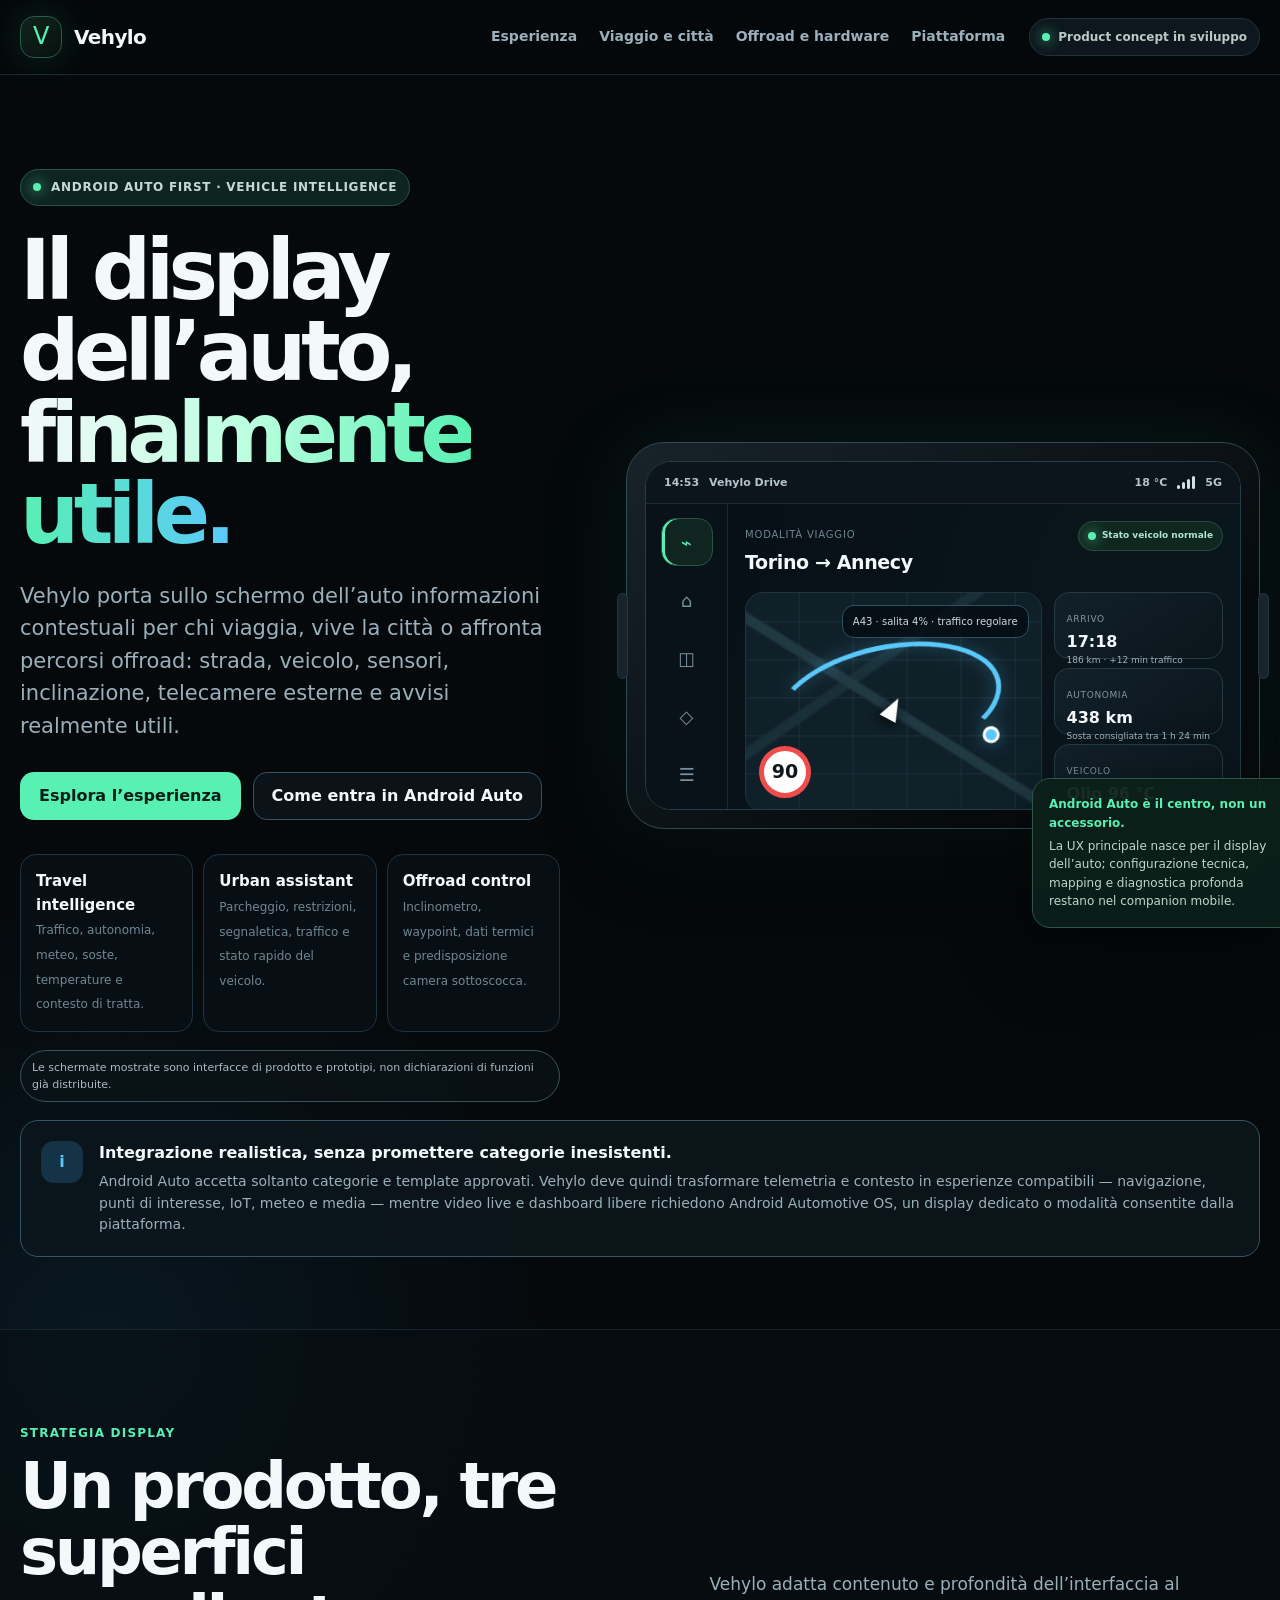
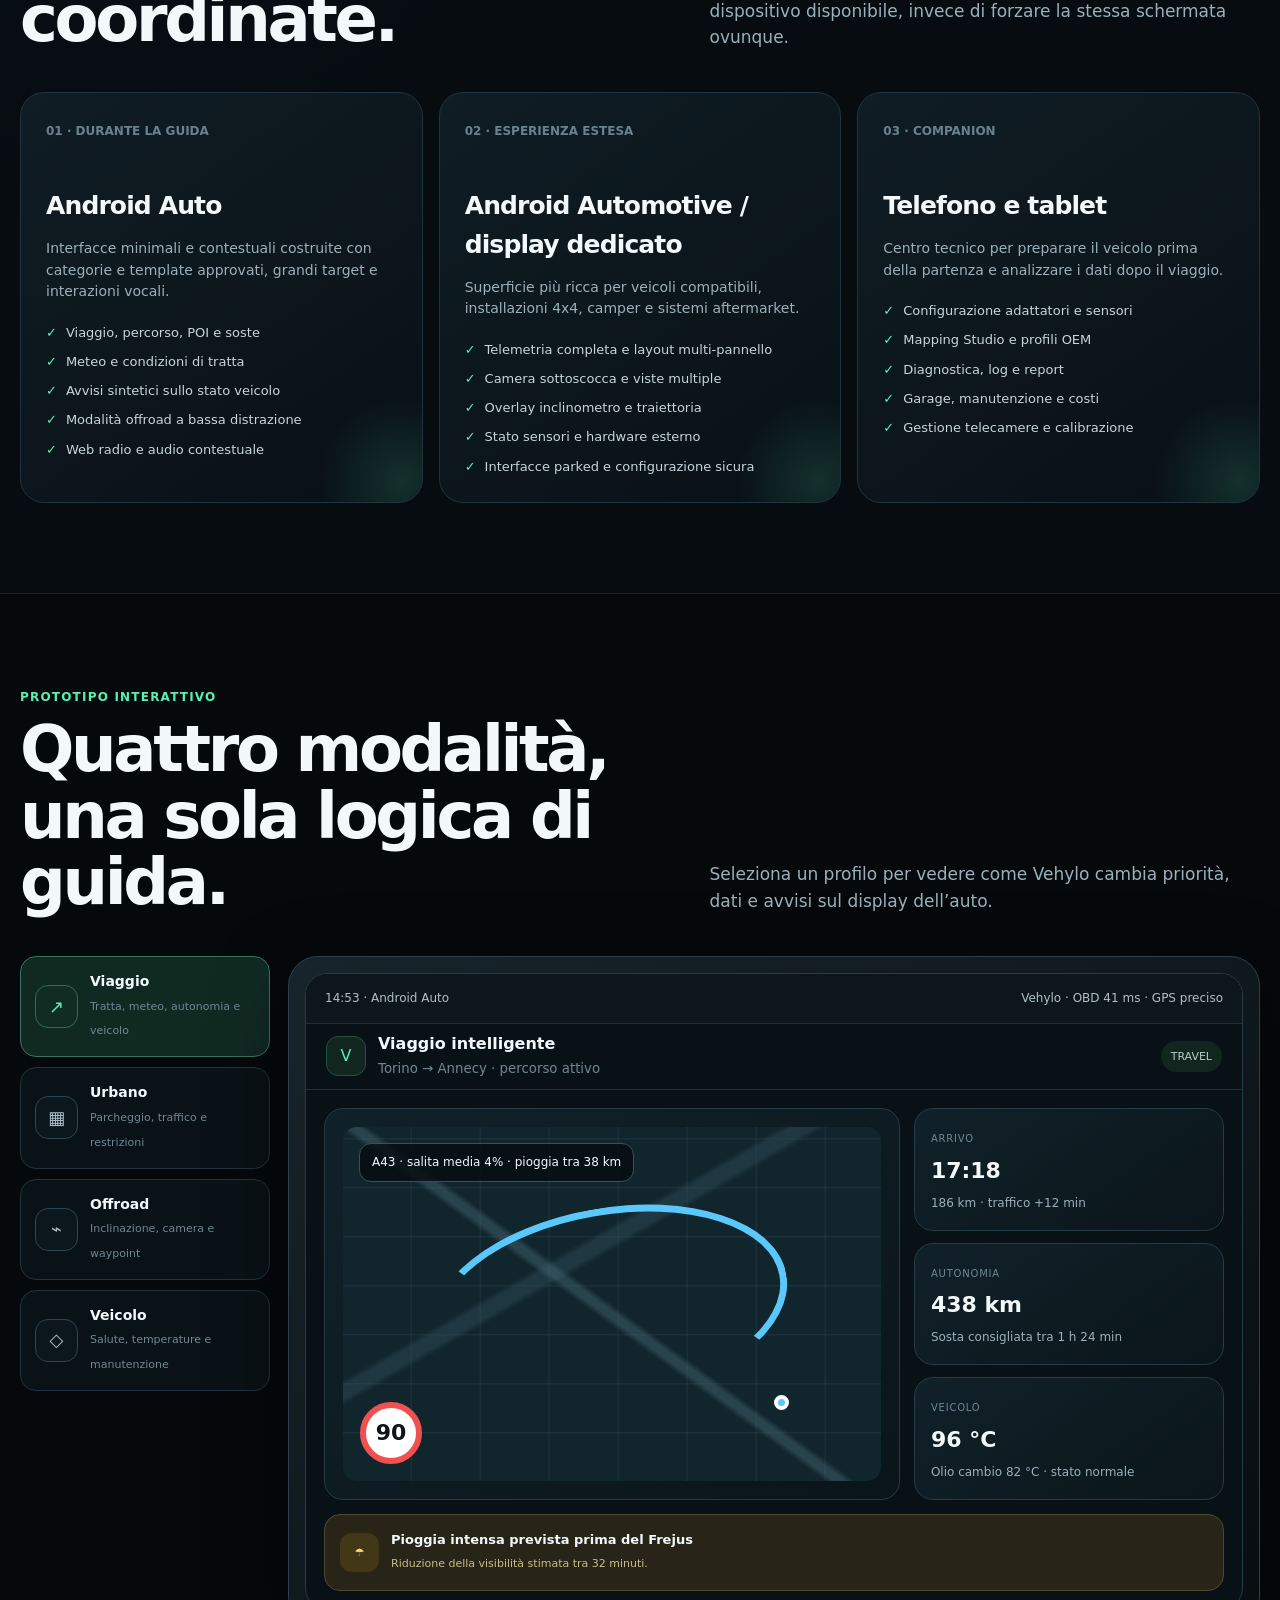
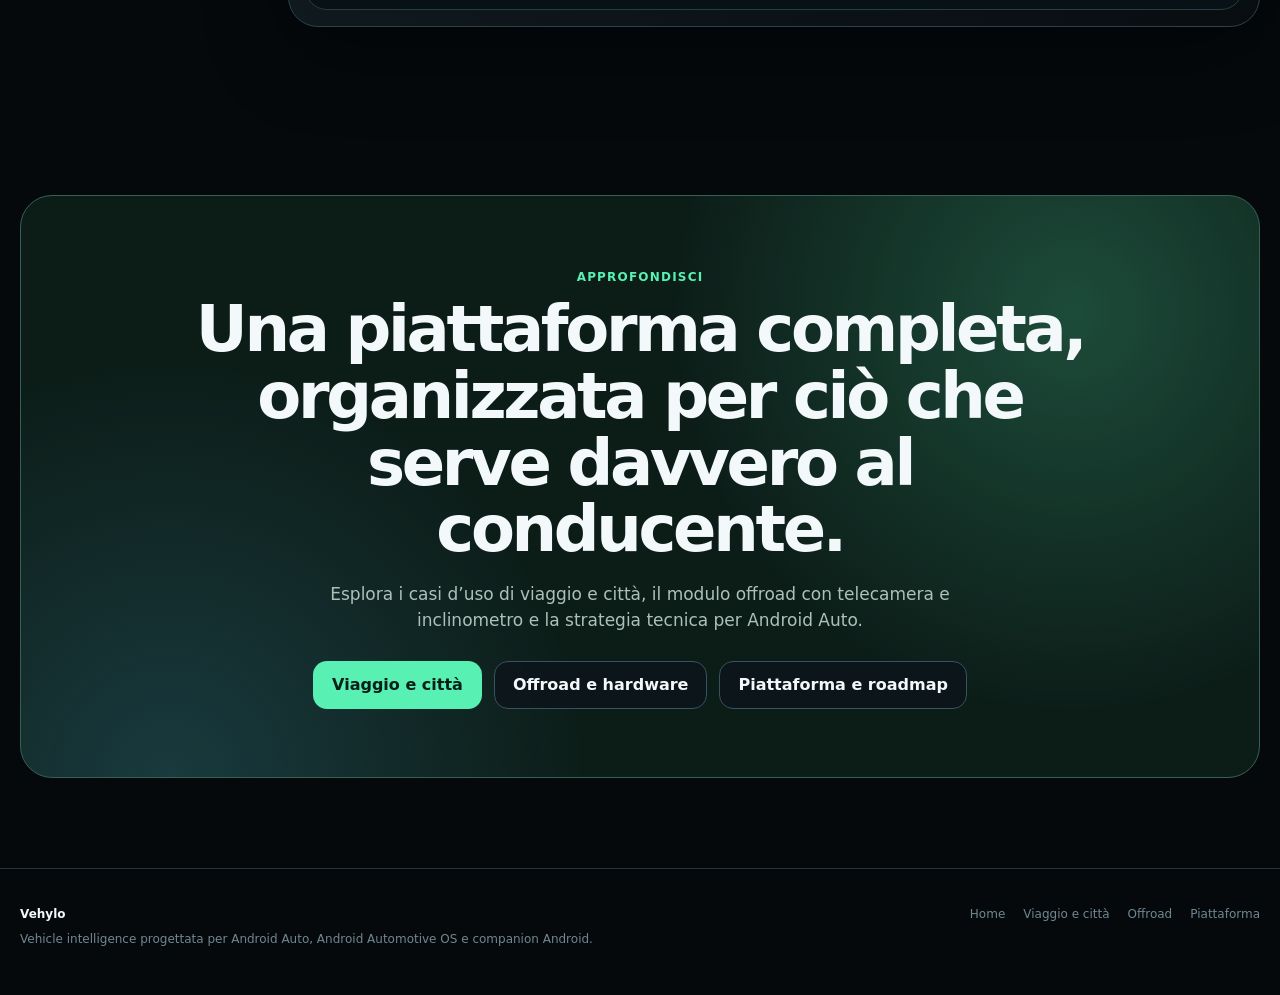
==== commit af8b4fc8: "Rebuild Vehylo website around Android Auto" ====
--- a/index.html
+++ b/index.html
@@ -1,25 +1,136 @@
-<!doctype html>
-<html lang="it">
-<head>
-<meta charset="utf-8">
-<meta name="viewport" content="width=device-width,initial-scale=1">
-<meta name="theme-color" content="#07110f">
-<meta name="description" content="Vehylo: telemetria OBD-II, diagnostica, Mapping Studio, dashcam sincronizzata, web radio e profili veicolo estendibili.">
-<title>Vehylo — Vehicle intelligence</title>
-<style>
-:root{--bg:#06110e;--panel:#0c1c18;--panel2:#10251f;--line:#23453a;--text:#ecfff7;--muted:#9ab9ad;--accent:#4ff0ad;--accent2:#44bfff;--warn:#ffbf69;--danger:#ff7373;--r:22px}*{box-sizing:border-box}html{scroll-behavior:smooth}body{margin:0;background:radial-gradient(circle at 75% 0,#12392d 0,transparent 34%),var(--bg);color:var(--text);font-family:Inter,ui-sans-serif,system-ui,-apple-system,Segoe UI,sans-serif;line-height:1.55}a{color:inherit;text-decoration:none}.wrap{width:min(1180px,calc(100% - 32px));margin:auto}.nav{position:sticky;top:0;z-index:10;backdrop-filter:blur(18px);background:#06110ed9;border-bottom:1px solid #17342b}.navin{height:70px;display:flex;align-items:center;gap:24px}.brand{display:flex;align-items:center;gap:11px;font-weight:800;font-size:20px}.mark{width:38px;height:38px;border:1px solid #2a6653;border-radius:13px;display:grid;place-items:center;color:var(--accent);box-shadow:0 0 30px #49efaa22}.links{display:flex;gap:20px;margin-left:auto;color:var(--muted);font-size:14px}.btn{display:inline-flex;align-items:center;justify-content:center;padding:12px 18px;border-radius:14px;background:var(--accent);color:#042017;font-weight:800;border:0}.btn.alt{background:transparent;color:var(--text);border:1px solid var(--line)}.hero{padding:92px 0 64px}.heroGrid{display:grid;grid-template-columns:1.05fr .95fr;gap:55px;align-items:center}.eyebrow{display:inline-flex;gap:9px;align-items:center;border:1px solid #235243;background:#0b211b;padding:7px 11px;border-radius:999px;color:#b8d9cc;font-size:13px}.dot{width:8px;height:8px;background:var(--accent);border-radius:50%;box-shadow:0 0 15px var(--accent)}h1{font-size:clamp(46px,7vw,84px);line-height:.97;letter-spacing:-.06em;margin:24px 0}.gradient{background:linear-gradient(90deg,var(--text),var(--accent),var(--accent2));-webkit-background-clip:text;color:transparent}.lead{font-size:19px;color:var(--muted);max-width:650px}.actions{display:flex;flex-wrap:wrap;gap:12px;margin-top:28px}.facts{display:flex;gap:26px;flex-wrap:wrap;margin-top:34px;color:var(--muted);font-size:13px}.facts b{display:block;color:var(--text);font-size:18px}.phone{max-width:430px;margin:auto;border:1px solid #315c4e;border-radius:38px;background:#07130f;padding:13px;box-shadow:0 35px 90px #0009,0 0 70px #4ff0ad17}.screen{border-radius:29px;background:linear-gradient(160deg,#10271f,#091510);padding:22px;min-height:620px;overflow:hidden}.screenTop{display:flex;justify-content:space-between;color:#91b6a7;font-size:12px}.vehicle{margin:24px 0 18px}.vehicle small{color:var(--muted)}.vehicle h3{margin:3px 0;font-size:22px}.status{display:inline-flex;gap:7px;align-items:center;color:var(--accent);font-size:12px}.gauge{margin:20px auto;width:210px;height:210px;border-radius:50%;display:grid;place-items:center;background:conic-gradient(var(--accent) 0 61%,#173a30 61%);position:relative}.gauge:after{content:"";position:absolute;inset:15px;border-radius:50%;background:#0a1814}.gaugeVal{position:relative;z-index:1;text-align:center;font-size:48px;font-weight:800}.gaugeVal small{display:block;font-size:12px;color:var(--muted);font-weight:500}.metrics{display:grid;grid-template-columns:1fr 1fr;gap:10px}.metric{border:1px solid #22463a;border-radius:17px;padding:14px;background:#0c2019}.metric small{color:var(--muted)}.metric strong{display:block;font-size:21px;margin-top:3px}.section{padding:82px 0}.sectionHead{max-width:760px;margin-bottom:34px}.section h2{font-size:clamp(34px,5vw,58px);line-height:1.05;letter-spacing:-.045em;margin:0 0 14px}.section p{color:var(--muted)}.grid3{display:grid;grid-template-columns:repeat(3,1fr);gap:16px}.card{border:1px solid var(--line);background:linear-gradient(145deg,#0d201a,#091712);border-radius:var(--r);padding:24px}.icon{width:43px;height:43px;border:1px solid #2c5d4c;border-radius:13px;display:grid;place-items:center;color:var(--accent);font-weight:900}.card h3{margin:18px 0 8px}.card p{margin:0;font-size:14px}.tag{display:inline-block;margin-top:17px;padding:5px 9px;border-radius:99px;background:#153328;color:#a7d7c4;font-size:11px}.demo{display:grid;grid-template-columns:.85fr 1.15fr;gap:20px}.side{display:grid;gap:10px}.tab{padding:16px;border:1px solid var(--line);border-radius:17px;background:#0b1a16;color:var(--muted)}.tab.active{border-color:#3d8a70;color:var(--text);background:#112d24}.workspace{border:1px solid var(--line);background:#091713;border-radius:25px;padding:22px;min-height:510px}.dashHeader{display:flex;justify-content:space-between;align-items:center}.health{margin-top:20px;display:grid;grid-template-columns:1fr 1fr;gap:13px}.health .box{padding:18px;background:#10241e;border:1px solid #21483b;border-radius:18px}.bar{height:7px;background:#18362d;border-radius:10px;margin-top:11px;overflow:hidden}.bar i{display:block;height:100%;background:linear-gradient(90deg,var(--accent),var(--accent2));border-radius:10px}.timeline{margin-top:16px;border-left:1px solid #31594c;padding-left:18px}.event{position:relative;margin:0 0 18px}.event:before{content:"";position:absolute;left:-23px;top:6px;width:9px;height:9px;border-radius:50%;background:var(--accent)}.event small{color:var(--muted)}.mapping{font-family:ui-monospace,SFMono-Regular,monospace;font-size:13px;background:#06100d;border-radius:16px;padding:17px;color:#bce7d6;overflow:auto}.bits{display:grid;grid-template-columns:repeat(8,1fr);gap:5px;margin-top:14px}.bit{padding:10px 0;text-align:center;border:1px solid #2b5145;border-radius:8px}.bit.on{background:#1b6c50;color:white}.roadmap{display:grid;gap:12px}.phase{display:grid;grid-template-columns:100px 1fr auto;gap:20px;align-items:center;border:1px solid var(--line);border-radius:18px;padding:18px}.phase b{color:var(--accent)}.phase span{color:var(--muted);font-size:13px}.faq details{border-bottom:1px solid var(--line);padding:18px 0}.faq summary{cursor:pointer;font-weight:700}.faq p{margin:10px 0 0}.cta{padding:50px;border:1px solid #30644f;border-radius:30px;background:radial-gradient(circle at 80%,#174936,transparent 42%),#0c211a;text-align:center}.cta h2{margin:auto;max-width:800px}.footer{padding:45px 0;color:var(--muted);font-size:13px}.footerin{display:flex;justify-content:space-between;gap:20px;flex-wrap:wrap}.legal{display:flex;gap:18px}@media(max-width:900px){.links{display:none}.heroGrid,.demo{grid-template-columns:1fr}.phone{margin-top:20px}.grid3{grid-template-columns:1fr 1fr}.phase{grid-template-columns:70px 1fr}.phase span{grid-column:2}}@media(max-width:620px){.navin .btn{display:none}.hero{padding-top:55px}.grid3,.health{grid-template-columns:1fr}.screen{min-height:auto}.phase{grid-template-columns:1fr}.phase span{grid-column:auto}.cta{padding:30px 20px}}
-</style>
-</head>
-<body>
-<nav class="nav"><div class="wrap navin"><a class="brand" href="#top"><span class="mark">V</span> Vehylo</a><div class="links"><a href="#funzioni">Funzioni</a><a href="#interfacce">Interfacce</a><a href="#roadmap">Roadmap</a><a href="#faq">FAQ</a></div><a class="btn" href="https://github.com/jellero/Vehylo/raw/main/artifacts/Vehylo-0.3.0-debug.apk">Scarica APK</a></div></nav>
-<main id="top">
-<section class="hero"><div class="wrap heroGrid"><div><div class="eyebrow"><span class="dot"></span> Android · OBD-II · CAN · BLE</div><h1>La tua auto,<br><span class="gradient">finalmente leggibile.</span></h1><p class="lead">Vehylo unisce telemetria, diagnostica, mapping dei segnali, sensori esterni, dashcam e strumenti di bordo in una piattaforma aperta ed estendibile.</p><div class="actions"><a class="btn" href="https://github.com/jellero/Vehylo/raw/main/artifacts/Vehylo-0.3.0-debug.apk">Scarica Vehylo 0.3.0</a><a class="btn alt" href="https://github.com/jellero/Vehylo">Apri GitHub</a></div><div class="facts"><div><b>API 26+</b>Android 8 o superiore</div><div><b>Read-only first</b>Sicurezza predefinita</div><div><b>Open source</b>Apache-2.0</div></div></div><div class="phone"><div class="screen"><div class="screenTop"><span>VEHYLO DRIVE</span><span>OBD · 42 ms</span></div><div class="vehicle"><small>VEICOLO ATTIVO</small><h3>Profilo dimostrativo</h3><span class="status"><span class="dot"></span> Connesso e stabile</span></div><div class="gauge"><div class="gaugeVal">2.480<small>RPM · 74 km/h</small></div></div><div class="metrics"><div class="metric"><small>Olio motore</small><strong>94 °C</strong></div><div class="metric"><small>Olio cambio</small><strong>81 °C</strong></div><div class="metric"><small>Carico</small><strong>37 %</strong></div><div class="metric"><small>Tensione ECU</small><strong>14,2 V</strong></div></div></div></div></div></section>
-<section class="section" id="funzioni"><div class="wrap"><div class="sectionHead"><h2>Più di un lettore OBD.</h2><p>Vehylo è progettato come piattaforma modulare. Ogni funzione usa lo stesso profilo veicolo, la stessa timeline e le stesse sorgenti dati.</p></div><div class="grid3"><article class="card"><div class="icon">01</div><h3>Compatibility Scan</h3><p>Rileva adattatore, protocollo, PID disponibili, centraline raggiungibili, latenza e funzioni realmente compatibili prima di qualsiasi acquisto.</p><span class="tag">Priorità 0.4</span></article><article class="card"><div class="icon">02</div><h3>Telemetria dinamica</h3><p>RPM, velocità, temperature, pressioni, carico, carburante, tensioni e metriche personalizzate create tramite mapping.</p><span class="tag">Disponibile</span></article><article class="card"><div class="icon">03</div><h3>Mapping Studio</h3><p>Scoperta assistita di frame, bit field, formule, endianess e valori enumerati con esperimenti guidati e livelli di confidenza.</p><span class="tag">In sviluppo</span></article><article class="card"><div class="icon">04</div><h3>Diagnostica spiegabile</h3><p>DTC stored, pending e permanent, freeze frame, gravità, cause plausibili, valori correlati e report per il meccanico.</p><span class="tag">Read-only</span></article><article class="card"><div class="icon">05</div><h3>Incident Recorder</h3><p>Video, GPS, velocità, frenata, acceleratore, sterzo e sensori sincronizzati per creare clip protette e report verificabili.</p><span class="tag">Roadmap 0.7</span></article><article class="card"><div class="icon">06</div><h3>Web radio</h3><p>Stream HTTP/HTTPS configurabili, media session e catalogo compatibile con la categoria media di Android Auto.</p><span class="tag">Disponibile</span></article><article class="card"><div class="icon">07</div><h3>Vehicle Health</h3><p>Baseline personale del veicolo e rilevamento delle deviazioni: temperature, tensione all’avviamento, DPF, consumi e sensori.</p><span class="tag">Roadmap 0.6</span></article><article class="card"><div class="icon">08</div><h3>Garage e manutenzione</h3><p>Rifornimenti, costi, ricevute, pneumatici, promemoria per data o chilometri, storico componenti ed esportazione.</p><span class="tag">Roadmap 0.7</span></article><article class="card"><div class="icon">09</div><h3>EV e ibride</h3><p>Stato carica, celle, dispersione, temperature, potenza, rigenerazione e report batteria con metodologia trasparente.</p><span class="tag">Profili specifici</span></article></div></div></section>
-<section class="section" id="interfacce"><div class="wrap"><div class="sectionHead"><h2>Interfacce pensate per capire.</h2><p>Modalità semplice per il proprietario, modalità Studio per tecnici, appassionati e integratori.</p></div><div class="demo"><div class="side"><div class="tab active">Vehicle Health</div><div class="tab">Dashboard live</div><div class="tab">Mapping Studio</div><div class="tab">Diagnostica</div><div class="tab">Incident Recorder</div><div class="tab">Garage</div></div><div class="workspace"><div class="dashHeader"><div><small style="color:var(--muted)">VEHICLE HEALTH</small><h3 style="margin:4px 0">Stato generale: ottimo</h3></div><span class="status"><span class="dot"></span> 96 / 100</span></div><div class="health"><div class="box"><small>Batteria 12 V</small><strong style="display:block;font-size:25px">14,2 V</strong><div class="bar"><i style="width:91%"></i></div></div><div class="box"><small>Temperatura olio</small><strong style="display:block;font-size:25px">94 °C</strong><div class="bar"><i style="width:69%"></i></div></div><div class="box"><small>Readiness monitor</small><strong style="display:block;font-size:25px">8 / 8</strong><div class="bar"><i style="width:100%"></i></div></div><div class="box"><small>Stabilità adattatore</small><strong style="display:block;font-size:25px">99,4 %</strong><div class="bar"><i style="width:99%"></i></div></div></div><div class="timeline"><div class="event"><strong>Nessun DTC attivo</strong><small>Scansione di motore e trasmissione completata</small></div><div class="event"><strong>Baseline aggiornata</strong><small>Il riscaldamento motore è coerente con gli ultimi 12 viaggi</small></div><div class="event"><strong>Profilo esteso disponibile</strong><small>Temperatura cambio e stato DPF richiedono mapping specifico del veicolo</small></div></div><h4>Anteprima Mapping Studio</h4><div class="mapping">Frame 0x3A2 · 8 byte · 10 Hz<br>Segnale candidato: temperatura_olio_cambio<br>Bit iniziale: 16 · lunghezza: 8 · unsigned<br>Formula: raw × 1.0 − 40 · confidenza: 92%</div><div class="bits"><div class="bit">0</div><div class="bit">1</div><div class="bit on">2</div><div class="bit on">3</div><div class="bit on">4</div><div class="bit">5</div><div class="bit">6</div><div class="bit">7</div></div></div></div></div></section>
-<section class="section"><div class="wrap"><div class="sectionHead"><h2>Compatibilità senza promesse false.</h2><p>I PID OBD standard sono soltanto una parte dei dati. Temperatura cambio, DPF, turbo, marcia, sterzo e altri segnali possono richiedere profili OEM o mapping specifici e non sono garantiti su ogni veicolo.</p></div><div class="grid3"><div class="card"><h3>OBD standard</h3><p>RPM, velocità, refrigerante, olio motore quando supportato, aria aspirata, carico, acceleratore, livello carburante, pressioni e tensione ECU.</p></div><div class="card"><h3>Dati proprietari</h3><p>Profili per marca, modello, anno, motore, centralina e versione software con validazione comunitaria e compatibilità dichiarata.</p></div><div class="card"><h3>Sorgenti esterne</h3><p>Bluetooth Classic, BLE, Wi-Fi, USB, inclinometri, TPMS aftermarket, ESP32, Arduino, GPS e future integrazioni locali.</p></div></div></div></section>
-<section class="section" id="roadmap"><div class="wrap"><div class="sectionHead"><h2>Roadmap verso Vehylo 1.0.</h2></div><div class="roadmap"><div class="phase"><b>0.4</b><div><strong>Fondazioni affidabili</strong><br><span>Persistenza, selezione adattatore, Compatibility Scan, import/export, logger e allarmi.</span></div><span>Core</span></div><div class="phase"><b>0.5</b><div><strong>Mapping Studio</strong><br><span>Acquisizione guidata, correlazione, bit field, formule, profili e validazione comunitaria.</span></div><span>Discovery</span></div><div class="phase"><b>0.6</b><div><strong>Diagnostica e salute</strong><br><span>Multi-centralina, freeze frame, Mode 06, baseline, report e spiegazioni contestuali.</span></div><span>Health</span></div><div class="phase"><b>0.7</b><div><strong>Viaggi e Incident Recorder</strong><br><span>Registro viaggi, costi, manutenzione, loop recording e sincronizzazione video/telemetria.</span></div><span>Daily use</span></div><div class="phase"><b>0.8</b><div><strong>Service Gateway</strong><br><span>Procedure selezionate, backup, simulazione, conferme, rollback e audit completo.</span></div><span>Controlled writes</span></div><div class="phase"><b>1.0</b><div><strong>Piattaforma veicolo</strong><br><span>Profili verificati, ecosistema comunitario, EV, hardware esterno e API locali.</span></div><span>Platform</span></div></div></div></section>
-<section class="section" id="faq"><div class="wrap"><div class="sectionHead"><h2>Domande frequenti.</h2></div><div class="faq"><details open><summary>Vehylo funziona con ogni automobile?</summary><p>No. La disponibilità dipende dal veicolo, dalla centralina, dal protocollo e dall’adattatore. Il Compatibility Scan serve a mostrare ciò che è realmente disponibile.</p></details><details><summary>Posso vedere la temperatura dell’olio del cambio?</summary><p>Quando il veicolo la espone e dispone di un profilo o mapping valido. Non è un PID OBD universale.</p></details><details><summary>La dashboard funziona su Android Auto?</summary><p>La web radio è esposta come contenuto media. Dashboard, configurazione e dashcam non vengono presentate come categorie Android Auto generiche.</p></details><details><summary>Vehylo modifica le centraline?</summary><p>La strategia iniziale è read-only. Future scritture saranno limitate a procedure verificate, con allowlist, prerequisiti, conferme, registrazione e rollback quando possibile.</p></details><details><summary>La dashcam registra in background?</summary><p>La versione attuale registra mentre la schermata è aperta. Loop recording, clip protette e servizio camera dedicato sono pianificati.</p></details></div></div></section>
-<section class="section"><div class="wrap"><div class="cta"><h2>Scopri, comprendi ed estendi i dati della tua automobile.</h2><p>Versione Android 0.3.0 · APK debug · repository pubblico.</p><div class="actions" style="justify-content:center"><a class="btn" href="https://github.com/jellero/Vehylo/raw/main/artifacts/Vehylo-0.3.0-debug.apk">Scarica APK</a><a class="btn alt" href="https://github.com/jellero/Vehylo/blob/main/docs/PRODUCT_VISION_AND_MARKET.md">Visione completa</a></div></div></div></section>
-</main>
-<footer class="footer"><div class="wrap footerin"><div><strong style="color:var(--text)">Vehylo</strong><br>Piattaforma open source per vehicle intelligence.</div><div class="legal"><a href="https://github.com/jellero/Vehylo">Android</a><a href="https://github.com/jellero/vehylo-web">Sito</a><a href="https://github.com/jellero/Vehylo/issues/new">Richiedi funzione</a></div></div></footer>
-</body></html>+<!doctype html><html lang="it" data-theme="dark"><head><meta charset="utf-8"><meta name="viewport" content="width=device-width,initial-scale=1"><meta name="theme-color" content="#050a0d"><meta name="color-scheme" content="dark"><meta name="description" content="Vehylo: vehicle intelligence per Android Auto, viaggio, città e offroad."><title>Vehylo — Vehicle intelligence per Android Auto</title><link rel="stylesheet" href="assets/vehylo-v2-base.css"><link rel="stylesheet" href="assets/vehylo-v2-components-1.css"><link rel="stylesheet" href="assets/vehylo-v2-components-2.css"><link rel="stylesheet" href="assets/vehylo-v2-components-3.css"><link rel="stylesheet" href="assets/vehylo-v2-components-4.css"></head><body><header class="topbar"><div class="container nav"><a class="brand" href="index.html"><span class="logo">V</span><span>Vehylo</span></a><nav class="navlinks" aria-label="Navigazione principale"><a href="index.html#esperienza">Esperienza</a><a href="viaggio-urbano.html">Viaggio e città</a><a href="offroad.html">Offroad e hardware</a><a href="platform.html">Piattaforma</a></nav><span class="nav-status"><span class="pulse"></span> Product concept in sviluppo</span><a class="menu-button" href="platform.html" aria-label="Apri sezioni">☰</a></div></header><main id="top"><section class="hero">
+<div class="container hero-grid">
+<div>
+<span class="eyebrow"><span class="pulse"></span> Android Auto first · Vehicle intelligence</span>
+<h1>Il display dell’auto, <span class="gradient-text">finalmente utile.</span></h1>
+<p class="hero-copy">Vehylo porta sullo schermo dell’auto informazioni contestuali per chi viaggia, vive la città o affronta percorsi offroad: strada, veicolo, sensori, inclinazione, telecamere esterne e avvisi realmente utili.</p>
+<div class="hero-actions">
+<a class="button" href="#esperienza">Esplora l’esperienza</a>
+<a class="button secondary" href="#strategia-auto">Come entra in Android Auto</a>
+</div>
+<div class="hero-meta">
+<div class="meta-card"><strong>Travel intelligence</strong><span>Traffico, autonomia, meteo, soste, temperature e contesto di tratta.</span></div>
+<div class="meta-card"><strong>Urban assistant</strong><span>Parcheggio, restrizioni, segnaletica, traffico e stato rapido del veicolo.</span></div>
+<div class="meta-card"><strong>Offroad control</strong><span>Inclinometro, waypoint, dati termici e predisposizione camera sottoscocca.</span></div>
+</div>
+<span class="concept-note">Le schermate mostrate sono interfacce di prodotto e prototipi, non dichiarazioni di funzioni già distribuite.</span>
+</div>
+<div>
+<div aria-label="Concept interfaccia Vehylo sul display dell'auto" class="headunit-shell">
+<div class="headunit">
+<div class="headunit-status">
+<div class="left"><span>14:53</span><span>Vehylo Drive</span></div>
+<div class="right"><span>18 °C</span><span class="signal-bars"><i></i><i></i><i></i><i></i></span><span>5G</span></div>
+</div>
+<div class="headunit-body">
+<aside class="car-rail">
+<span class="rail-icon active">⌁</span>
+<span class="rail-icon">⌂</span>
+<span class="rail-icon">◫</span>
+<span class="rail-icon">◇</span>
+<span class="rail-icon bottom">☰</span>
+</aside>
+<div class="car-content">
+<div class="car-topline">
+<div class="car-title"><small>MODALITÀ VIAGGIO</small><strong>Torino → Annecy</strong></div>
+<span class="drive-badge"><span class="pulse"></span> Stato veicolo normale</span>
+</div>
+<div class="travel-layout">
+<div class="map-card">
+<div class="map-grid"></div>
+<div class="route"></div>
+<div class="vehicle-arrow"></div>
+<div class="speed-limit">90</div>
+<div class="map-chip">A43 · salita 4% · traffico regolare</div>
+</div>
+<div class="car-stack">
+<div class="car-card"><small>Arrivo</small><strong>17:18</strong><span>186 km · +12 min traffico</span></div>
+<div class="car-card"><small>Autonomia</small><strong>438 km</strong><span>Sosta consigliata tra 1 h 24 min</span></div>
+<div class="car-card"><small>Veicolo</small><strong>Olio 96 °C</strong><span>Cambio 82 °C · 14,1 V</span></div>
+</div>
+</div>
+</div>
+</div>
+</div>
+</div>
+<div class="floating-note"><strong>Android Auto è il centro, non un accessorio.</strong>La UX principale nasce per il display dell’auto; configurazione tecnica, mapping e diagnostica profonda restano nel companion mobile.</div>
+</div>
+</div>
+<div class="container truth-strip">
+<div class="truth-box">
+<div class="truth-icon">i</div>
+<div><strong>Integrazione realistica, senza promettere categorie inesistenti.</strong><p>Android Auto accetta soltanto categorie e template approvati. Vehylo deve quindi trasformare telemetria e contesto in esperienze compatibili — navigazione, punti di interesse, IoT, meteo e media — mentre video live e dashboard libere richiedono Android Automotive OS, un display dedicato o modalità consentite dalla piattaforma.</p></div>
+</div>
+</div>
+</section><section class="section soft" id="strategia-auto">
+<div class="container">
+<div class="section-heading">
+<div><span class="section-kicker">Strategia display</span><h2>Un prodotto, tre superfici coordinate.</h2></div>
+<p>Vehylo adatta contenuto e profondità dell’interfaccia al dispositivo disponibile, invece di forzare la stessa schermata ovunque.</p>
+</div>
+<div class="platform-grid">
+<article class="platform-card">
+<span class="platform-number">01 · DURANTE LA GUIDA</span>
+<h3>Android Auto</h3>
+<p>Interfacce minimali e contestuali costruite con categorie e template approvati, grandi target e interazioni vocali.</p>
+<div class="platform-list">
+<div>Viaggio, percorso, POI e soste</div>
+<div>Meteo e condizioni di tratta</div>
+<div>Avvisi sintetici sullo stato veicolo</div>
+<div>Modalità offroad a bassa distrazione</div>
+<div>Web radio e audio contestuale</div>
+</div>
+</article>
+<article class="platform-card">
+<span class="platform-number">02 · ESPERIENZA ESTESA</span>
+<h3>Android Automotive / display dedicato</h3>
+<p>Superficie più ricca per veicoli compatibili, installazioni 4x4, camper e sistemi aftermarket.</p>
+<div class="platform-list">
+<div>Telemetria completa e layout multi-pannello</div>
+<div>Camera sottoscocca e viste multiple</div>
+<div>Overlay inclinometro e traiettoria</div>
+<div>Stato sensori e hardware esterno</div>
+<div>Interfacce parked e configurazione sicura</div>
+</div>
+</article>
+<article class="platform-card">
+<span class="platform-number">03 · COMPANION</span>
+<h3>Telefono e tablet</h3>
+<p>Centro tecnico per preparare il veicolo prima della partenza e analizzare i dati dopo il viaggio.</p>
+<div class="platform-list">
+<div>Configurazione adattatori e sensori</div>
+<div>Mapping Studio e profili OEM</div>
+<div>Diagnostica, log e report</div>
+<div>Garage, manutenzione e costi</div>
+<div>Gestione telecamere e calibrazione</div>
+</div>
+</article>
+</div>
+</div>
+</section><section class="section" id="esperienza">
+<div class="container">
+<div class="section-heading">
+<div><span class="section-kicker">Prototipo interattivo</span><h2>Quattro modalità, una sola logica di guida.</h2></div>
+<p>Seleziona un profilo per vedere come Vehylo cambia priorità, dati e avvisi sul display dell’auto.</p>
+</div>
+<div class="simulator">
+<div aria-label="Modalità Vehylo" class="mode-list" role="tablist">
+<button aria-selected="true" class="mode-button active" data-mode="travel" role="tab" type="button"><span class="mode-icon">↗</span><span><strong>Viaggio</strong><small>Tratta, meteo, autonomia e veicolo</small></span></button>
+<button aria-selected="false" class="mode-button" data-mode="urban" role="tab" type="button"><span class="mode-icon">▦</span><span><strong>Urbano</strong><small>Parcheggio, traffico e restrizioni</small></span></button>
+<button aria-selected="false" class="mode-button" data-mode="offroad" role="tab" type="button"><span class="mode-icon">⌁</span><span><strong>Offroad</strong><small>Inclinazione, camera e waypoint</small></span></button>
+<button aria-selected="false" class="mode-button" data-mode="vehicle" role="tab" type="button"><span class="mode-icon">◇</span><span><strong>Veicolo</strong><small>Salute, temperature e manutenzione</small></span></button>
+</div>
+<div class="simulator-stage">
+<div class="sim-screen">
+<div class="sim-status"><span>14:53 · Android Auto</span><span>Vehylo · OBD 41 ms · GPS preciso</span></div>
+<div class="sim-appbar">
+<span class="sim-app-icon">V</span>
+<div><strong id="simTitle">Viaggio intelligente</strong><small id="simSubtitle">Torino → Annecy · percorso attivo</small></div>
+<span class="sim-mode-label" id="simModeLabel">TRAVEL</span>
+</div>
+<div aria-live="polite" class="sim-content" id="simContent"></div>
+</div>
+</div>
+</div>
+</div>
+</section><section class="final-cta"><div class="container"><div class="cta-panel"><span class="section-kicker">Approfondisci</span><h2>Una piattaforma completa, organizzata per ciò che serve davvero al conducente.</h2><p>Esplora i casi d’uso di viaggio e città, il modulo offroad con telecamera e inclinometro e la strategia tecnica per Android Auto.</p><div class="cta-actions"><a class="button" href="viaggio-urbano.html">Viaggio e città</a><a class="button secondary" href="offroad.html">Offroad e hardware</a><a class="button secondary" href="platform.html">Piattaforma e roadmap</a></div></div></div></section></main><footer><div class="container footer-grid"><div><div class="footer-brand">Vehylo</div><div>Vehicle intelligence progettata per Android Auto, Android Automotive OS e companion Android.</div></div><div class="footer-links"><a href="index.html">Home</a><a href="viaggio-urbano.html">Viaggio e città</a><a href="offroad.html">Offroad</a><a href="platform.html">Piattaforma</a></div></div></footer><script src="assets/vehylo-v2.js" defer></script></body></html>
--- a/assets/vehylo-v2-base.css
+++ b/assets/vehylo-v2-base.css
@@ -0,0 +1,582 @@
+    :root {
+      --bg: #05090c;
+      --bg-soft: #091117;
+      --surface: #0c151b;
+      --surface-2: #111e26;
+      --surface-3: #162630;
+      --line: #21333e;
+      --line-strong: #365362;
+      --text: #f3f8fa;
+      --muted: #9bb0bb;
+      --muted-2: #708792;
+      --green: #58f0b3;
+      --green-soft: #183e32;
+      --blue: #5ac8fa;
+      --blue-soft: #143346;
+      --orange: #ffb76a;
+      --red: #ff7474;
+      --yellow: #f6dc72;
+      --radius-sm: 12px;
+      --radius: 20px;
+      --radius-lg: 32px;
+      --shadow: 0 24px 80px rgba(0, 0, 0, .42);
+      --max: 1240px;
+    }
+
+    * { box-sizing: border-box; }
+    html { scroll-behavior: smooth; }
+    body {
+      margin: 0;
+      min-width: 320px;
+      color: var(--text);
+      background:
+        radial-gradient(circle at 76% -12%, rgba(31, 128, 101, .28), transparent 31rem),
+        radial-gradient(circle at 8% 32%, rgba(20, 77, 106, .22), transparent 28rem),
+        var(--bg);
+      font-family: Inter, ui-sans-serif, system-ui, -apple-system, BlinkMacSystemFont, "Segoe UI", sans-serif;
+      line-height: 1.55;
+      -webkit-font-smoothing: antialiased;
+    }
+
+    a { color: inherit; text-decoration: none; }
+    button, input, textarea { font: inherit; }
+    button { color: inherit; }
+    img, svg { max-width: 100%; }
+    section { scroll-margin-top: 88px; }
+
+    .container {
+      width: min(var(--max), calc(100% - 36px));
+      margin-inline: auto;
+    }
+
+    .topbar {
+      position: sticky;
+      top: 0;
+      z-index: 100;
+      background: rgba(5, 9, 12, .82);
+      border-bottom: 1px solid rgba(54, 83, 98, .48);
+      backdrop-filter: blur(18px);
+    }
+
+    .nav {
+      min-height: 74px;
+      display: flex;
+      align-items: center;
+      gap: 24px;
+    }
+
+    .brand {
+      display: inline-flex;
+      align-items: center;
+      gap: 12px;
+      font-size: 20px;
+      font-weight: 850;
+      letter-spacing: -.03em;
+    }
+
+    .logo {
+      width: 42px;
+      height: 42px;
+      display: grid;
+      place-items: center;
+      border: 1px solid #2b5b4b;
+      border-radius: 14px;
+      color: var(--green);
+      background: linear-gradient(145deg, #10241d, #08110f);
+      box-shadow: 0 0 36px rgba(88, 240, 179, .14);
+      font-weight: 500;
+      font-size: 24px;
+    }
+
+    .navlinks {
+      margin-left: auto;
+      display: flex;
+      align-items: center;
+      gap: 22px;
+      color: var(--muted);
+      font-size: 14px;
+      font-weight: 650;
+    }
+
+    .navlinks a:hover { color: var(--text); }
+
+    .nav-status {
+      display: inline-flex;
+      align-items: center;
+      gap: 8px;
+      padding: 9px 12px;
+      border: 1px solid var(--line);
+      border-radius: 999px;
+      color: #b9cbc4;
+      background: rgba(17, 30, 38, .72);
+      font-size: 12px;
+      font-weight: 700;
+    }
+
+    .pulse {
+      width: 8px;
+      height: 8px;
+      border-radius: 50%;
+      background: var(--green);
+      box-shadow: 0 0 14px var(--green);
+    }
+
+    .menu-button { display: none; }
+
+    .hero {
+      padding: 94px 0 72px;
+      overflow: hidden;
+    }
+
+    .hero-grid {
+      display: grid;
+      grid-template-columns: .92fr 1.08fr;
+      align-items: center;
+      gap: 66px;
+    }
+
+    .eyebrow {
+      display: inline-flex;
+      align-items: center;
+      gap: 10px;
+      color: #c6d9d2;
+      background: rgba(19, 48, 40, .7);
+      border: 1px solid #295345;
+      border-radius: 999px;
+      padding: 8px 12px;
+      font-size: 12px;
+      font-weight: 750;
+      letter-spacing: .06em;
+      text-transform: uppercase;
+    }
+
+    h1, h2, h3, p { margin-top: 0; }
+
+    h1 {
+      margin: 24px 0 24px;
+      max-width: 780px;
+      font-size: clamp(48px, 6.5vw, 88px);
+      line-height: .98;
+      letter-spacing: -.067em;
+    }
+
+    .gradient-text {
+      color: transparent;
+      background: linear-gradient(92deg, var(--text) 0%, #baffdf 35%, var(--green) 68%, var(--blue) 100%);
+      -webkit-background-clip: text;
+      background-clip: text;
+    }
+
+    .hero-copy {
+      max-width: 680px;
+      color: var(--muted);
+      font-size: clamp(17px, 2vw, 21px);
+    }
+
+    .hero-actions {
+      display: flex;
+      flex-wrap: wrap;
+      gap: 12px;
+      margin-top: 30px;
+    }
+
+    .button {
+      min-height: 48px;
+      display: inline-flex;
+      align-items: center;
+      justify-content: center;
+      gap: 9px;
+      padding: 0 18px;
+      border: 1px solid transparent;
+      border-radius: 14px;
+      background: var(--green);
+      color: #062019;
+      font-weight: 850;
+      cursor: pointer;
+      transition: transform .18s ease, border-color .18s ease, background .18s ease;
+    }
+
+    .button:hover { transform: translateY(-2px); }
+    .button.secondary {
+      color: var(--text);
+      border-color: var(--line-strong);
+      background: rgba(12, 21, 27, .84);
+    }
+
+    .hero-meta {
+      display: grid;
+      grid-template-columns: repeat(3, minmax(0, 1fr));
+      gap: 10px;
+      margin-top: 34px;
+      max-width: 640px;
+    }
+
+    .meta-card {
+      min-height: 92px;
+      padding: 15px;
+      border: 1px solid var(--line);
+      border-radius: 16px;
+      background: rgba(9, 17, 23, .76);
+    }
+
+    .meta-card strong { display: block; font-size: 15px; }
+    .meta-card span { color: var(--muted-2); font-size: 12px; }
+
+    .headunit-shell {
+      position: relative;
+      padding: 18px;
+      border: 1px solid #304956;
+      border-radius: 38px;
+      background: linear-gradient(145deg, #17232a, #070b0e 70%);
+      box-shadow: var(--shadow), 0 0 90px rgba(88, 240, 179, .09);
+    }
+
+    .headunit-shell::before,
+    .headunit-shell::after {
+      content: "";
+      position: absolute;
+      top: 50%;
+      width: 9px;
+      height: 84px;
+      border-radius: 8px;
+      background: #18242b;
+      border: 1px solid #263740;
+      transform: translateY(-50%);
+    }
+    .headunit-shell::before { left: -10px; }
+    .headunit-shell::after { right: -10px; }
+
+    .headunit {
+      position: relative;
+      aspect-ratio: 16 / 9.35;
+      overflow: hidden;
+      border: 1px solid #263c46;
+      border-radius: 26px;
+      background: #071016;
+    }
+
+    .headunit-status {
+      height: 42px;
+      display: flex;
+      align-items: center;
+      justify-content: space-between;
+      gap: 12px;
+      padding: 0 18px;
+      color: #b3c4cc;
+      background: #0c151b;
+      border-bottom: 1px solid #1c2c35;
+      font-size: 11px;
+      font-weight: 720;
+    }
+
+    .headunit-status .left,
+    .headunit-status .right { display: flex; align-items: center; gap: 10px; }
+
+    .signal-bars { display: inline-flex; gap: 2px; align-items: end; height: 13px; }
+    .signal-bars i { display: block; width: 3px; background: #cfe0e7; border-radius: 2px; }
+    .signal-bars i:nth-child(1) { height: 4px; }
+    .signal-bars i:nth-child(2) { height: 7px; }
+    .signal-bars i:nth-child(3) { height: 10px; }
+    .signal-bars i:nth-child(4) { height: 13px; }
+
+    .headunit-body {
+      display: grid;
+      grid-template-columns: 82px 1fr;
+      height: calc(100% - 42px);
+    }
+
+    .car-rail {
+      display: flex;
+      flex-direction: column;
+      align-items: center;
+      gap: 10px;
+      padding: 14px 10px;
+      background: #091218;
+      border-right: 1px solid #1b2a32;
+    }
+
+    .rail-icon {
+      width: 52px;
+      height: 48px;
+      display: grid;
+      place-items: center;
+      border: 1px solid transparent;
+      border-radius: 15px;
+      color: #78909b;
+      background: transparent;
+      font-size: 18px;
+    }
+
+    .rail-icon.active {
+      color: var(--green);
+      background: #10251f;
+      border-color: #285444;
+      box-shadow: inset 3px 0 0 var(--green);
+    }
+
+    .rail-icon.bottom { margin-top: auto; }
+
+    .car-content {
+      position: relative;
+      overflow: hidden;
+      padding: 17px;
+      background:
+        linear-gradient(110deg, rgba(7, 16, 22, .98), rgba(9, 23, 28, .95)),
+        radial-gradient(circle at 70% 20%, #15382e, transparent 60%);
+    }
+
+    .car-topline {
+      display: flex;
+      justify-content: space-between;
+      align-items: start;
+      gap: 14px;
+      margin-bottom: 14px;
+    }
+
+    .car-title small { color: var(--muted-2); font-size: 10px; letter-spacing: .08em; }
+    .car-title strong { display: block; margin-top: 2px; font-size: 19px; letter-spacing: -.02em; }
+
+    .drive-badge {
+      display: inline-flex;
+      align-items: center;
+      gap: 6px;
+      padding: 7px 9px;
+      border: 1px solid #254b3f;
+      border-radius: 999px;
+      color: #aee6d0;
+      background: #10271f;
+      font-size: 9px;
+      font-weight: 750;
+    }
+
+    .travel-layout {
+      display: grid;
+      grid-template-columns: 1.4fr .8fr;
+      gap: 12px;
+      height: calc(100% - 54px);
+    }
+
+    .map-card {
+      position: relative;
+      min-height: 0;
+      overflow: hidden;
+      border: 1px solid #22343d;
+      border-radius: 18px;
+      background: #10212a;
+    }
+
+    .map-grid {
+      position: absolute;
+      inset: 0;
+      opacity: .65;
+      background:
+        linear-gradient(32deg, transparent 46%, #2a4852 47%, #2a4852 49%, transparent 50%),
+        linear-gradient(145deg, transparent 36%, #203942 37%, #203942 39%, transparent 40%),
+        repeating-linear-gradient(0deg, transparent 0 36px, rgba(62, 92, 104, .28) 37px 38px),
+        repeating-linear-gradient(90deg, transparent 0 52px, rgba(62, 92, 104, .26) 53px 54px),
+        #10212a;
+    }
+
+    .route {
+      position: absolute;
+      width: 78%;
+      height: 54%;
+      left: 9%;
+      top: 24%;
+      border: 5px solid transparent;
+      border-top-color: var(--blue);
+      border-right-color: var(--blue);
+      border-radius: 50%;
+      transform: rotate(-12deg);
+      filter: drop-shadow(0 0 8px rgba(90, 200, 250, .42));
+    }
+
+    .route::after {
+      content: "";
+      position: absolute;
+      right: 3%;
+      bottom: -6px;
+      width: 11px;
+      height: 11px;
+      border-radius: 50%;
+      background: var(--blue);
+      border: 3px solid white;
+    }
+
+    .vehicle-arrow {
+      position: absolute;
+      left: 47%;
+      top: 48%;
+      width: 0;
+      height: 0;
+      border-left: 9px solid transparent;
+      border-right: 9px solid transparent;
+      border-bottom: 23px solid white;
+      filter: drop-shadow(0 4px 7px #000);
+      transform: rotate(28deg);
+    }
+
+    .speed-limit {
+      position: absolute;
+      left: 13px;
+      bottom: 13px;
+      width: 52px;
+      height: 52px;
+      display: grid;
+      place-items: center;
+      border: 5px solid #ef4c4c;
+      border-radius: 50%;
+      color: #10171a;
+      background: white;
+      font-size: 19px;
+      font-weight: 900;
+    }
+
+    .map-chip {
+      position: absolute;
+      right: 12px;
+      top: 12px;
+      padding: 8px 10px;
+      border: 1px solid #315160;
+      border-radius: 12px;
+      background: rgba(5, 13, 17, .84);
+      color: #cbdbe2;
+      font-size: 10px;
+    }
+
+    .car-stack { display: grid; grid-template-rows: repeat(3, 1fr); gap: 9px; min-height: 0; }
+    .car-card {
+      min-height: 0;
+      padding: 12px;
+      border: 1px solid #263b45;
+      border-radius: 15px;
+      background: linear-gradient(145deg, #122129, #0a151b);
+    }
+    .car-card small { color: #8198a3; font-size: 9px; text-transform: uppercase; letter-spacing: .07em; }
+    .car-card strong { display: block; margin-top: 3px; font-size: 16px; line-height: 1.15; }
+    .car-card span { display: block; margin-top: 4px; color: #9fb3bc; font-size: 9px; line-height: 1.25; }
+
+    .floating-note {
+      position: absolute;
+      right: -22px;
+      bottom: -28px;
+      max-width: 270px;
+      padding: 16px;
+      border: 1px solid #2d5649;
+      border-radius: 18px;
+      color: #bed7ce;
+      background: rgba(12, 31, 25, .94);
+      box-shadow: var(--shadow);
+      font-size: 12px;
+    }
+    .floating-note strong { display: block; color: var(--green); margin-bottom: 4px; }
+
+    .truth-strip {
+      padding: 18px 0 0;
+    }
+
+    .truth-box {
+      display: grid;
+      grid-template-columns: auto 1fr;
+      gap: 16px;
+      align-items: start;
+      padding: 20px;
+      border: 1px solid #375564;
+      border-radius: 18px;
+      background: rgba(12, 23, 29, .82);
+    }
+
+    .truth-icon {
+      width: 42px;
+      height: 42px;
+      display: grid;
+      place-items: center;
+      border-radius: 13px;
+      background: var(--blue-soft);
+      color: var(--blue);
+      font-weight: 900;
+    }
+
+    .truth-box strong { display: block; margin-bottom: 5px; }
+    .truth-box p { margin-bottom: 0; color: var(--muted); font-size: 14px; }
+
+    .section {
+      padding: 90px 0;
+    }
+
+    .section.soft {
+      border-top: 1px solid rgba(33, 51, 62, .58);
+      border-bottom: 1px solid rgba(33, 51, 62, .58);
+      background: rgba(8, 15, 20, .58);
+    }
+
+    .section-heading {
+      display: grid;
+      grid-template-columns: 1fr .85fr;
+      gap: 42px;
+      align-items: end;
+      margin-bottom: 40px;
+    }
+
+    .section-kicker {
+      display: inline-block;
+      margin-bottom: 10px;
+      color: var(--green);
+      font-size: 12px;
+      font-weight: 850;
+      letter-spacing: .1em;
+      text-transform: uppercase;
+    }
+
+    h2 {
+      margin-bottom: 0;
+      font-size: clamp(37px, 5vw, 64px);
+      line-height: 1.04;
+      letter-spacing: -.052em;
+    }
+
+    .section-heading p {
+      margin-bottom: 2px;
+      color: var(--muted);
+      font-size: 17px;
+    }
+
+    .platform-grid {
+      display: grid;
+      grid-template-columns: repeat(3, 1fr);
+      gap: 16px;
+    }
+
+    .platform-card {
+      position: relative;
+      min-height: 310px;
+      padding: 25px;
+      overflow: hidden;
+      border: 1px solid var(--line);
+      border-radius: 24px;
+      background: linear-gradient(145deg, rgba(17, 30, 38, .92), rgba(8, 16, 21, .96));
+    }
+
+    .platform-card::after {
+      content: "";
+      position: absolute;
+      width: 180px;
+      height: 180px;
+      right: -70px;
+      bottom: -70px;
+      border-radius: 50%;
+      background: radial-gradient(circle, rgba(88, 240, 179, .14), transparent 66%);
+    }
+
+    .platform-number {
+      color: #69828e;
+      font-size: 12px;
+      font-weight: 800;
+    }
+
+    .platform-card h3 { margin: 44px 0 12px; font-size: 25px; letter-spacing: -.035em; }
+    .platform-card p { color: var(--muted); font-size: 14px; }
+    .platform-list { display: grid; gap: 9px; margin-top: 20px; }
+    .platform-list div { display: flex; gap: 9px; color: #c6d5dc; font-size: 13px; }
+    .platform-list div::before { content: "✓"; color: var(--green); font-weight: 900; }
+
--- a/assets/vehylo-v2-components-1.css
+++ b/assets/vehylo-v2-components-1.css
@@ -0,0 +1,269 @@
+    .simulator {
+      display: grid;
+      grid-template-columns: 250px 1fr;
+      gap: 18px;
+    }
+
+    .mode-list {
+      display: grid;
+      align-content: start;
+      gap: 10px;
+    }
+
+    .mode-button {
+      width: 100%;
+      display: grid;
+      grid-template-columns: 43px 1fr;
+      gap: 12px;
+      align-items: center;
+      padding: 14px;
+      text-align: left;
+      border: 1px solid var(--line);
+      border-radius: 16px;
+      background: rgba(10, 20, 26, .8);
+      cursor: pointer;
+      transition: border-color .18s ease, background .18s ease, transform .18s ease;
+    }
+
+    .mode-button:hover { transform: translateX(3px); }
+    .mode-button.active {
+      border-color: #39735f;
+      background: #102a22;
+    }
+
+    .mode-icon {
+      width: 43px;
+      height: 43px;
+      display: grid;
+      place-items: center;
+      border: 1px solid #2a4652;
+      border-radius: 13px;
+      color: #a9bec7;
+      background: #0b171d;
+      font-size: 18px;
+    }
+    .mode-button.active .mode-icon { color: var(--green); border-color: #346b57; background: #112c23; }
+    .mode-button strong { display: block; font-size: 14px; }
+    .mode-button small { color: var(--muted-2); font-size: 11px; }
+
+    .simulator-stage {
+      min-width: 0;
+      padding: 16px;
+      border: 1px solid #2c414c;
+      border-radius: 30px;
+      background: linear-gradient(145deg, #17242b, #080d10);
+      box-shadow: var(--shadow);
+    }
+
+    .sim-screen {
+      min-height: 610px;
+      border: 1px solid #263c47;
+      border-radius: 22px;
+      overflow: hidden;
+      background: #081116;
+    }
+
+    .sim-status {
+      height: 50px;
+      display: flex;
+      justify-content: space-between;
+      align-items: center;
+      padding: 0 19px;
+      color: #afc0c8;
+      border-bottom: 1px solid #1e2e36;
+      background: #0c161c;
+      font-size: 12px;
+    }
+
+    .sim-appbar {
+      height: 66px;
+      display: flex;
+      align-items: center;
+      gap: 12px;
+      padding: 0 20px;
+      border-bottom: 1px solid #1e3039;
+    }
+
+    .sim-app-icon {
+      width: 40px;
+      height: 40px;
+      display: grid;
+      place-items: center;
+      border-radius: 12px;
+      color: var(--green);
+      background: #10261f;
+      border: 1px solid #28503f;
+    }
+
+    .sim-appbar strong { display: block; }
+    .sim-appbar small { color: var(--muted-2); }
+    .sim-mode-label { margin-left: auto; padding: 7px 10px; border-radius: 99px; color: #b6cec5; background: #13251f; font-size: 11px; }
+
+    .sim-content { padding: 18px; }
+    .sim-grid { display: grid; grid-template-columns: 1.3fr .7fr; gap: 14px; }
+    .sim-main, .sim-side-card {
+      border: 1px solid #263b46;
+      border-radius: 19px;
+      background: linear-gradient(145deg, #112129, #0a151a);
+    }
+
+    .sim-main { min-height: 392px; padding: 18px; }
+    .sim-side { display: grid; gap: 12px; }
+    .sim-side-card { padding: 16px; }
+    .sim-side-card small { color: var(--muted-2); text-transform: uppercase; letter-spacing: .08em; font-size: 10px; }
+    .sim-side-card strong { display: block; margin-top: 4px; font-size: 22px; }
+    .sim-side-card p { margin: 6px 0 0; color: var(--muted); font-size: 12px; }
+
+    .sim-alert {
+      display: flex;
+      align-items: center;
+      gap: 12px;
+      margin-top: 14px;
+      padding: 15px;
+      border: 1px solid #4b4a30;
+      border-radius: 16px;
+      background: #282518;
+    }
+    .sim-alert .alert-icon { width: 39px; height: 39px; display: grid; place-items: center; border-radius: 12px; background: #423817; color: var(--yellow); }
+    .sim-alert strong { display: block; font-size: 13px; }
+    .sim-alert span { color: #c8bd8a; font-size: 11px; }
+
+    .route-overview {
+      position: relative;
+      height: 100%;
+      min-height: 350px;
+      overflow: hidden;
+      border-radius: 14px;
+      background:
+        linear-gradient(36deg, transparent 47%, rgba(72, 105, 117, .45) 48%, rgba(72, 105, 117, .45) 49%, transparent 50%),
+        linear-gradient(150deg, transparent 38%, rgba(54, 87, 100, .37) 39%, rgba(54, 87, 100, .37) 41%, transparent 42%),
+        repeating-linear-gradient(0deg, transparent 0 47px, rgba(67, 93, 105, .19) 48px 49px),
+        repeating-linear-gradient(90deg, transparent 0 67px, rgba(67, 93, 105, .18) 68px 69px),
+        #11252d;
+    }
+
+    .route-line {
+      position: absolute;
+      left: 16%;
+      top: 23%;
+      width: 67%;
+      height: 55%;
+      border: 7px solid transparent;
+      border-top-color: var(--blue);
+      border-right-color: var(--blue);
+      border-radius: 50%;
+      transform: rotate(-10deg);
+    }
+
+    .route-pin { position: absolute; right: 17%; bottom: 20%; width: 15px; height: 15px; border-radius: 50%; border: 4px solid white; background: var(--blue); }
+    .route-label { position: absolute; left: 16px; top: 16px; padding: 9px 12px; border: 1px solid #36515d; border-radius: 12px; background: rgba(5, 13, 17, .82); font-size: 12px; }
+    .route-speed { position: absolute; left: 17px; bottom: 17px; width: 62px; height: 62px; display: grid; place-items: center; border: 6px solid #ef5151; border-radius: 50%; color: #101416; background: white; font-weight: 900; font-size: 22px; }
+
+    .urban-map {
+      position: relative;
+      min-height: 350px;
+      overflow: hidden;
+      border-radius: 14px;
+      background: #111f26;
+    }
+    .urban-road { position: absolute; background: #263943; border: 1px solid #334c57; }
+    .urban-road.r1 { left: -10%; top: 41%; width: 120%; height: 72px; transform: rotate(-8deg); }
+    .urban-road.r2 { left: 45%; top: -10%; width: 72px; height: 120%; transform: rotate(14deg); }
+    .urban-road.r3 { left: -8%; top: 72%; width: 115%; height: 50px; transform: rotate(4deg); }
+    .urban-block { position: absolute; border: 1px solid #2a424d; border-radius: 7px; background: #182b34; }
+    .urban-block.b1 { left: 8%; top: 8%; width: 26%; height: 25%; }
+    .urban-block.b2 { left: 61%; top: 8%; width: 29%; height: 29%; }
+    .urban-block.b3 { left: 9%; top: 55%; width: 24%; height: 13%; }
+    .urban-block.b4 { left: 64%; top: 55%; width: 27%; height: 13%; }
+    .zone-badge { position: absolute; right: 18px; top: 18px; padding: 10px 13px; border: 1px solid #73523e; border-radius: 13px; color: #ffd4b1; background: rgba(62, 35, 22, .9); font-weight: 800; font-size: 12px; }
+    .parking-pin { position: absolute; left: 24%; bottom: 20%; width: 42px; height: 42px; display: grid; place-items: center; border: 3px solid white; border-radius: 50%; background: #3379d8; font-weight: 900; }
+    .school-pin { position: absolute; left: 54%; top: 34%; padding: 8px 10px; border-radius: 10px; color: #2b2204; background: var(--yellow); font-size: 11px; font-weight: 900; }
+
+    .offroad-main {
+      display: grid;
+      grid-template-columns: 1.25fr .75fr;
+      gap: 13px;
+      height: 100%;
+    }
+
+    .camera-feed {
+      position: relative;
+      min-height: 350px;
+      overflow: hidden;
+      border-radius: 14px;
+      background:
+        linear-gradient(to bottom, #223642 0 28%, #293a34 29% 43%, #312e26 44% 100%);
+    }
+
+    .mountain { position: absolute; bottom: 42%; width: 0; height: 0; border-left: 120px solid transparent; border-right: 120px solid transparent; border-bottom: 115px solid #263d39; }
+    .mountain.m1 { left: -30px; }
+    .mountain.m2 { right: -40px; border-left-width: 150px; border-right-width: 150px; border-bottom-color: #20352f; }
+    .trail { position: absolute; left: 21%; bottom: -10%; width: 58%; height: 66%; background: #4c4436; clip-path: polygon(36% 0, 64% 0, 100% 100%, 0 100%); }
+    .rock { position: absolute; border-radius: 45% 55% 35% 65%; background: #5b5448; box-shadow: inset -7px -7px 0 rgba(0,0,0,.13); }
+    .rock.r1 { width: 61px; height: 39px; left: 17%; bottom: 15%; }
+    .rock.r2 { width: 48px; height: 34px; right: 18%; bottom: 28%; }
+    .rock.r3 { width: 32px; height: 23px; left: 46%; bottom: 9%; }
+    .camera-label { position: absolute; left: 12px; top: 12px; padding: 8px 10px; border: 1px solid #5a655f; border-radius: 10px; background: rgba(4, 8, 9, .72); color: #dce7e2; font-size: 10px; }
+    .trajectory { position: absolute; left: 35%; bottom: 0; width: 30%; height: 68%; border-left: 3px dashed rgba(88, 240, 179, .86); border-right: 3px dashed rgba(88, 240, 179, .86); clip-path: polygon(34% 0, 66% 0, 100% 100%, 0 100%); }
+
+    .inclinometer {
+      display: grid;
+      align-content: center;
+      justify-items: center;
+      gap: 16px;
+      padding: 14px;
+      border: 1px solid #2b4540;
+      border-radius: 14px;
+      background: #0f211d;
+    }
+
+    .roll-gauge {
+      position: relative;
+      width: 155px;
+      height: 155px;
+      border: 1px solid #42655b;
+      border-radius: 50%;
+      background:
+        linear-gradient(90deg, transparent 49.5%, rgba(150, 182, 171, .32) 50%, transparent 50.5%),
+        linear-gradient(0deg, transparent 49.5%, rgba(150, 182, 171, .32) 50%, transparent 50.5%),
+        radial-gradient(circle, #172f28, #0b1814);
+    }
+    .roll-gauge::after { content: ""; position: absolute; left: 22px; right: 22px; top: 72px; height: 10px; border-radius: 8px; background: var(--green); box-shadow: 0 0 15px rgba(88, 240, 179, .45); transform: rotate(-9deg); }
+    .roll-gauge .vehicle-shape { position: absolute; left: 50%; top: 50%; width: 48px; height: 75px; border: 3px solid #e5f3ed; border-radius: 16px 16px 11px 11px; transform: translate(-50%, -50%) rotate(-9deg); }
+    .gauge-reading { text-align: center; }
+    .gauge-reading strong { display: block; font-size: 27px; }
+    .gauge-reading span { color: var(--muted); font-size: 11px; }
+
+    .vehicle-health {
+      display: grid;
+      grid-template-columns: .72fr 1.28fr;
+      gap: 14px;
+    }
+
+    .health-score {
+      display: grid;
+      place-items: center;
+      min-height: 350px;
+      border-radius: 14px;
+      background: radial-gradient(circle, #16392c, #0d1b17 62%);
+    }
+
+    .score-ring {
+      width: 205px;
+      height: 205px;
+      display: grid;
+      place-items: center;
+      border-radius: 50%;
+      background: conic-gradient(var(--green) 0 94%, #29423a 94% 100%);
+    }
+    .score-inner { width: 172px; height: 172px; display: grid; place-items: center; text-align: center; border-radius: 50%; background: #0b1a16; }
+    .score-inner strong { display: block; font-size: 50px; line-height: 1; }
+    .score-inner span { color: var(--muted); font-size: 12px; }
+
+    .health-list { display: grid; gap: 10px; }
+    .health-row { display: grid; grid-template-columns: 1fr auto; gap: 10px; padding: 14px; border: 1px solid #294038; border-radius: 13px; background: #10201b; }
+    .health-row small { display: block; color: var(--muted-2); }
+    .health-row strong { font-size: 14px; }
+    .health-state { align-self: center; padding: 5px 8px; border-radius: 99px; color: #b9f0d8; background: #17382d; font-size: 10px; font-weight: 850; }
+    .health-state.warn { color: #ffe0b8; background: #3a2b19; }
+
--- a/assets/vehylo-v2-components-2.css
+++ b/assets/vehylo-v2-components-2.css
@@ -0,0 +1,100 @@
+    .usecase-grid {
+      display: grid;
+      grid-template-columns: repeat(3, 1fr);
+      gap: 16px;
+    }
+
+    .feature-card {
+      min-height: 265px;
+      padding: 24px;
+      border: 1px solid var(--line);
+      border-radius: 22px;
+      background: linear-gradient(145deg, rgba(17, 30, 38, .92), rgba(8, 16, 21, .96));
+    }
+
+    .feature-icon {
+      width: 46px;
+      height: 46px;
+      display: grid;
+      place-items: center;
+      border: 1px solid #315367;
+      border-radius: 14px;
+      color: var(--blue);
+      background: #112531;
+      font-weight: 900;
+    }
+
+    .feature-card h3 { margin: 35px 0 10px; font-size: 21px; letter-spacing: -.025em; }
+    .feature-card p { color: var(--muted); font-size: 14px; }
+    .feature-tags { display: flex; flex-wrap: wrap; gap: 6px; margin-top: 18px; }
+    .feature-tags span { padding: 5px 8px; border: 1px solid #2b454f; border-radius: 999px; color: #a8bec7; background: #0c1a20; font-size: 10px; }
+
+    .hardware-layout {
+      display: grid;
+      grid-template-columns: 1.1fr .9fr;
+      gap: 20px;
+      align-items: stretch;
+    }
+
+    .hardware-visual {
+      position: relative;
+      min-height: 540px;
+      overflow: hidden;
+      border: 1px solid var(--line);
+      border-radius: 28px;
+      background:
+        radial-gradient(circle at 50% 45%, rgba(40, 90, 75, .28), transparent 36%),
+        linear-gradient(145deg, #101e24, #070d10);
+    }
+
+    .car-silhouette {
+      position: absolute;
+      left: 50%;
+      top: 50%;
+      width: 250px;
+      height: 410px;
+      border: 3px solid #6c858f;
+      border-radius: 72px 72px 48px 48px;
+      transform: translate(-50%, -50%);
+      background: linear-gradient(90deg, #15262e, #1a2e36 50%, #13242b);
+      box-shadow: inset 0 0 0 15px #0d181d, 0 30px 70px #0008;
+    }
+
+    .car-silhouette::before { content: ""; position: absolute; left: 39px; right: 39px; top: 51px; height: 105px; border: 2px solid #526b76; border-radius: 35px 35px 17px 17px; background: #0d171c; }
+    .car-silhouette::after { content: ""; position: absolute; left: 49px; right: 49px; bottom: 53px; height: 100px; border: 2px solid #526b76; border-radius: 17px 17px 35px 35px; background: #0d171c; }
+    .wheel { position: absolute; width: 22px; height: 78px; border-radius: 9px; background: #050708; border: 1px solid #34434a; }
+    .wheel.w1 { left: -18px; top: 73px; }
+    .wheel.w2 { right: -18px; top: 73px; }
+    .wheel.w3 { left: -18px; bottom: 73px; }
+    .wheel.w4 { right: -18px; bottom: 73px; }
+
+    .hardware-node {
+      position: absolute;
+      min-width: 155px;
+      padding: 12px;
+      border: 1px solid #355764;
+      border-radius: 15px;
+      background: rgba(10, 22, 28, .93);
+      box-shadow: 0 15px 40px #0007;
+    }
+    .hardware-node strong { display: block; font-size: 13px; }
+    .hardware-node span { color: var(--muted); font-size: 10px; }
+    .hardware-node::after { content: ""; position: absolute; height: 1px; background: #4f7b6d; }
+    .hardware-node.camera { left: 20px; bottom: 46px; }
+    .hardware-node.camera::after { left: 100%; top: 50%; width: 96px; transform: rotate(-20deg); transform-origin: left; }
+    .hardware-node.incline { right: 18px; top: 48px; }
+    .hardware-node.incline::after { right: 100%; top: 50%; width: 100px; transform: rotate(18deg); transform-origin: right; }
+    .hardware-node.obd { left: 22px; top: 60px; }
+    .hardware-node.obd::after { left: 100%; top: 50%; width: 85px; transform: rotate(15deg); transform-origin: left; }
+    .hardware-node.gps { right: 20px; bottom: 61px; }
+    .hardware-node.gps::after { right: 100%; top: 50%; width: 100px; transform: rotate(-16deg); transform-origin: right; }
+
+    .hardware-copy {
+      display: grid;
+      align-content: start;
+      gap: 12px;
+    }
+    .hardware-item { padding: 20px; border: 1px solid var(--line); border-radius: 18px; background: rgba(11, 22, 28, .82); }
+    .hardware-item strong { display: block; margin-bottom: 6px; }
+    .hardware-item p { margin-bottom: 0; color: var(--muted); font-size: 13px; }
+
--- a/assets/vehylo-v2-components-3.css
+++ b/assets/vehylo-v2-components-3.css
@@ -0,0 +1,50 @@
+    .context-engine {
+      display: grid;
+      grid-template-columns: .95fr 1.05fr;
+      gap: 18px;
+    }
+
+    .context-flow {
+      padding: 24px;
+      border: 1px solid var(--line);
+      border-radius: 25px;
+      background: rgba(10, 20, 26, .82);
+    }
+
+    .flow-node { padding: 15px; border: 1px solid #2b424c; border-radius: 15px; background: #101e25; }
+    .flow-node + .flow-arrow { height: 35px; display: grid; place-items: center; color: #54707d; }
+    .flow-node strong { display: block; }
+    .flow-node span { color: var(--muted); font-size: 12px; }
+    .flow-node.output { border-color: #386b59; background: #10271f; }
+
+    .road-sign-wall {
+      display: grid;
+      grid-template-columns: repeat(2, 1fr);
+      gap: 12px;
+    }
+    .sign-card { min-height: 150px; padding: 18px; border: 1px solid var(--line); border-radius: 18px; background: linear-gradient(145deg, #111f26, #0a151a); }
+    .sign-symbol { width: 50px; height: 50px; display: grid; place-items: center; margin-bottom: 18px; border-radius: 50%; background: white; color: #171b1d; border: 5px solid #ea5555; font-weight: 900; }
+    .sign-symbol.square { border-radius: 11px; border-color: #4f8de2; color: #2d61ad; }
+    .sign-card strong { display: block; font-size: 15px; }
+    .sign-card span { color: var(--muted); font-size: 11px; }
+
+    .architecture {
+      display: grid;
+      grid-template-columns: repeat(4, 1fr);
+      gap: 12px;
+    }
+    .arch-column { padding: 20px; border: 1px solid var(--line); border-radius: 20px; background: rgba(11, 21, 27, .86); }
+    .arch-column h3 { font-size: 17px; }
+    .arch-chip { margin-top: 8px; padding: 10px; border: 1px solid #2a414b; border-radius: 11px; color: #bacbd2; background: #101c22; font-size: 11px; }
+
+    .matrix-wrap { overflow-x: auto; border: 1px solid var(--line); border-radius: 22px; }
+    .matrix { width: 100%; border-collapse: collapse; min-width: 860px; background: #0a141a; }
+    .matrix th, .matrix td { padding: 15px 16px; border-bottom: 1px solid #1f3038; text-align: left; font-size: 13px; }
+    .matrix th { color: #aabec7; background: #0f1d24; font-size: 11px; text-transform: uppercase; letter-spacing: .07em; }
+    .matrix td { color: #c9d6dc; }
+    .matrix tr:last-child td { border-bottom: 0; }
+    .status-pill { display: inline-flex; align-items: center; gap: 6px; padding: 5px 8px; border-radius: 99px; font-size: 10px; font-weight: 850; }
+    .status-pill.now { color: #bff3dd; background: #17382d; }
+    .status-pill.next { color: #c7eaff; background: #16354a; }
+    .status-pill.research { color: #ffe0b8; background: #392a18; }
+
--- a/assets/vehylo-v2-components-4.css
+++ b/assets/vehylo-v2-components-4.css
@@ -0,0 +1,118 @@
+    .roadmap {
+      position: relative;
+      display: grid;
+      gap: 13px;
+    }
+    .roadmap::before { content: ""; position: absolute; left: 74px; top: 35px; bottom: 35px; width: 1px; background: #35515d; }
+    .roadmap-step { position: relative; display: grid; grid-template-columns: 150px 1fr; gap: 24px; padding: 21px; border: 1px solid var(--line); border-radius: 19px; background: rgba(10, 20, 26, .84); }
+    .roadmap-version { display: flex; align-items: center; gap: 14px; color: var(--green); font-weight: 900; }
+    .roadmap-version::before { content: ""; position: relative; z-index: 2; width: 13px; height: 13px; border: 4px solid #10231d; border-radius: 50%; background: var(--green); box-shadow: 0 0 13px rgba(88, 240, 179, .45); }
+    .roadmap-step h3 { margin-bottom: 7px; font-size: 18px; }
+    .roadmap-step p { margin-bottom: 0; color: var(--muted); font-size: 13px; }
+
+    .safety-grid { display: grid; grid-template-columns: repeat(2, 1fr); gap: 16px; }
+    .safety-card { padding: 23px; border: 1px solid var(--line); border-radius: 21px; background: rgba(11, 21, 27, .86); }
+    .safety-card h3 { margin-bottom: 10px; }
+    .safety-card p { margin-bottom: 0; color: var(--muted); font-size: 14px; }
+
+    .faq { max-width: 920px; }
+    .faq details { border-bottom: 1px solid var(--line); padding: 20px 0; }
+    .faq summary { cursor: pointer; list-style: none; display: flex; justify-content: space-between; gap: 20px; font-weight: 800; }
+    .faq summary::-webkit-details-marker { display: none; }
+    .faq summary::after { content: "+"; color: var(--green); font-size: 20px; }
+    .faq details[open] summary::after { content: "−"; }
+    .faq p { margin: 12px 0 0; color: var(--muted); }
+
+    .final-cta {
+      padding: 78px 0 90px;
+    }
+    .cta-panel {
+      padding: clamp(30px, 6vw, 68px);
+      overflow: hidden;
+      border: 1px solid #356153;
+      border-radius: 32px;
+      background:
+        radial-gradient(circle at 85% 20%, rgba(88, 240, 179, .22), transparent 25rem),
+        radial-gradient(circle at 12% 100%, rgba(90, 200, 250, .17), transparent 26rem),
+        #0c1d18;
+      text-align: center;
+    }
+    .cta-panel h2 { max-width: 900px; margin: 0 auto 18px; }
+    .cta-panel p { max-width: 720px; margin: 0 auto; color: #abc1b9; font-size: 17px; }
+    .cta-actions { display: flex; justify-content: center; flex-wrap: wrap; gap: 12px; margin-top: 28px; }
+
+    footer { padding: 36px 0 46px; border-top: 1px solid var(--line); color: var(--muted-2); font-size: 12px; }
+    .footer-grid { display: grid; grid-template-columns: 1fr auto; gap: 30px; align-items: start; }
+    .footer-brand { color: var(--text); font-weight: 850; margin-bottom: 6px; }
+    .footer-links { display: flex; flex-wrap: wrap; gap: 18px; }
+
+    .concept-note {
+      display: inline-flex;
+      align-items: center;
+      gap: 8px;
+      margin-top: 18px;
+      padding: 8px 11px;
+      border: 1px solid #37515d;
+      border-radius: 999px;
+      color: #a8bbc4;
+      background: rgba(10, 19, 24, .74);
+      font-size: 11px;
+    }
+
+    @media (max-width: 1080px) {
+      .hero-grid { grid-template-columns: 1fr; }
+      .hero-copy { max-width: 760px; }
+      .headunit-shell { max-width: 880px; }
+      .floating-note { right: 0; }
+      .platform-grid, .usecase-grid { grid-template-columns: repeat(2, 1fr); }
+      .architecture { grid-template-columns: repeat(2, 1fr); }
+      .hardware-layout, .context-engine { grid-template-columns: 1fr; }
+    }
+
+    @media (max-width: 820px) {
+      .navlinks, .nav-status { display: none; }
+      .menu-button { display: grid; margin-left: auto; width: 42px; height: 42px; place-items: center; border: 1px solid var(--line); border-radius: 13px; background: #0c171d; }
+      .hero { padding-top: 62px; }
+      .section-heading { grid-template-columns: 1fr; gap: 16px; }
+      .simulator { grid-template-columns: 1fr; }
+      .mode-list { grid-template-columns: repeat(4, 1fr); }
+      .mode-button { grid-template-columns: 1fr; text-align: center; justify-items: center; }
+      .mode-button small { display: none; }
+      .sim-screen { min-height: 680px; }
+      .sim-grid { grid-template-columns: 1fr; }
+      .sim-side { grid-template-columns: repeat(3, 1fr); }
+      .offroad-main, .vehicle-health { grid-template-columns: 1fr; }
+      .platform-grid, .usecase-grid, .safety-grid { grid-template-columns: 1fr; }
+      .hardware-visual { min-height: 580px; }
+    }
+
+    @media (max-width: 620px) {
+      .container { width: min(100% - 24px, var(--max)); }
+      h1 { font-size: 49px; }
+      .hero-meta { grid-template-columns: 1fr; }
+      .headunit-shell { padding: 9px; border-radius: 27px; }
+      .headunit { border-radius: 20px; aspect-ratio: auto; min-height: 660px; }
+      .headunit-body { grid-template-columns: 58px 1fr; }
+      .car-rail { padding-inline: 5px; }
+      .rail-icon { width: 45px; }
+      .travel-layout { grid-template-columns: 1fr; }
+      .car-stack { grid-template-columns: repeat(3, 1fr); grid-template-rows: auto; }
+      .floating-note { position: relative; right: auto; bottom: auto; margin-top: 16px; max-width: none; }
+      .mode-list { grid-template-columns: repeat(2, 1fr); }
+      .sim-side { grid-template-columns: 1fr; }
+      .architecture { grid-template-columns: 1fr; }
+      .road-sign-wall { grid-template-columns: 1fr; }
+      .roadmap::before { display: none; }
+      .roadmap-step { grid-template-columns: 1fr; gap: 10px; }
+      .hardware-node { min-width: 128px; }
+      .hardware-node.camera { left: 8px; }
+      .hardware-node.obd { left: 8px; }
+      .hardware-node.incline { right: 8px; }
+      .hardware-node.gps { right: 8px; }
+      .footer-grid { grid-template-columns: 1fr; }
+    }
+
+    @media (prefers-reduced-motion: reduce) {
+      html { scroll-behavior: auto; }
+      *, *::before, *::after { transition: none !important; animation: none !important; }
+    }
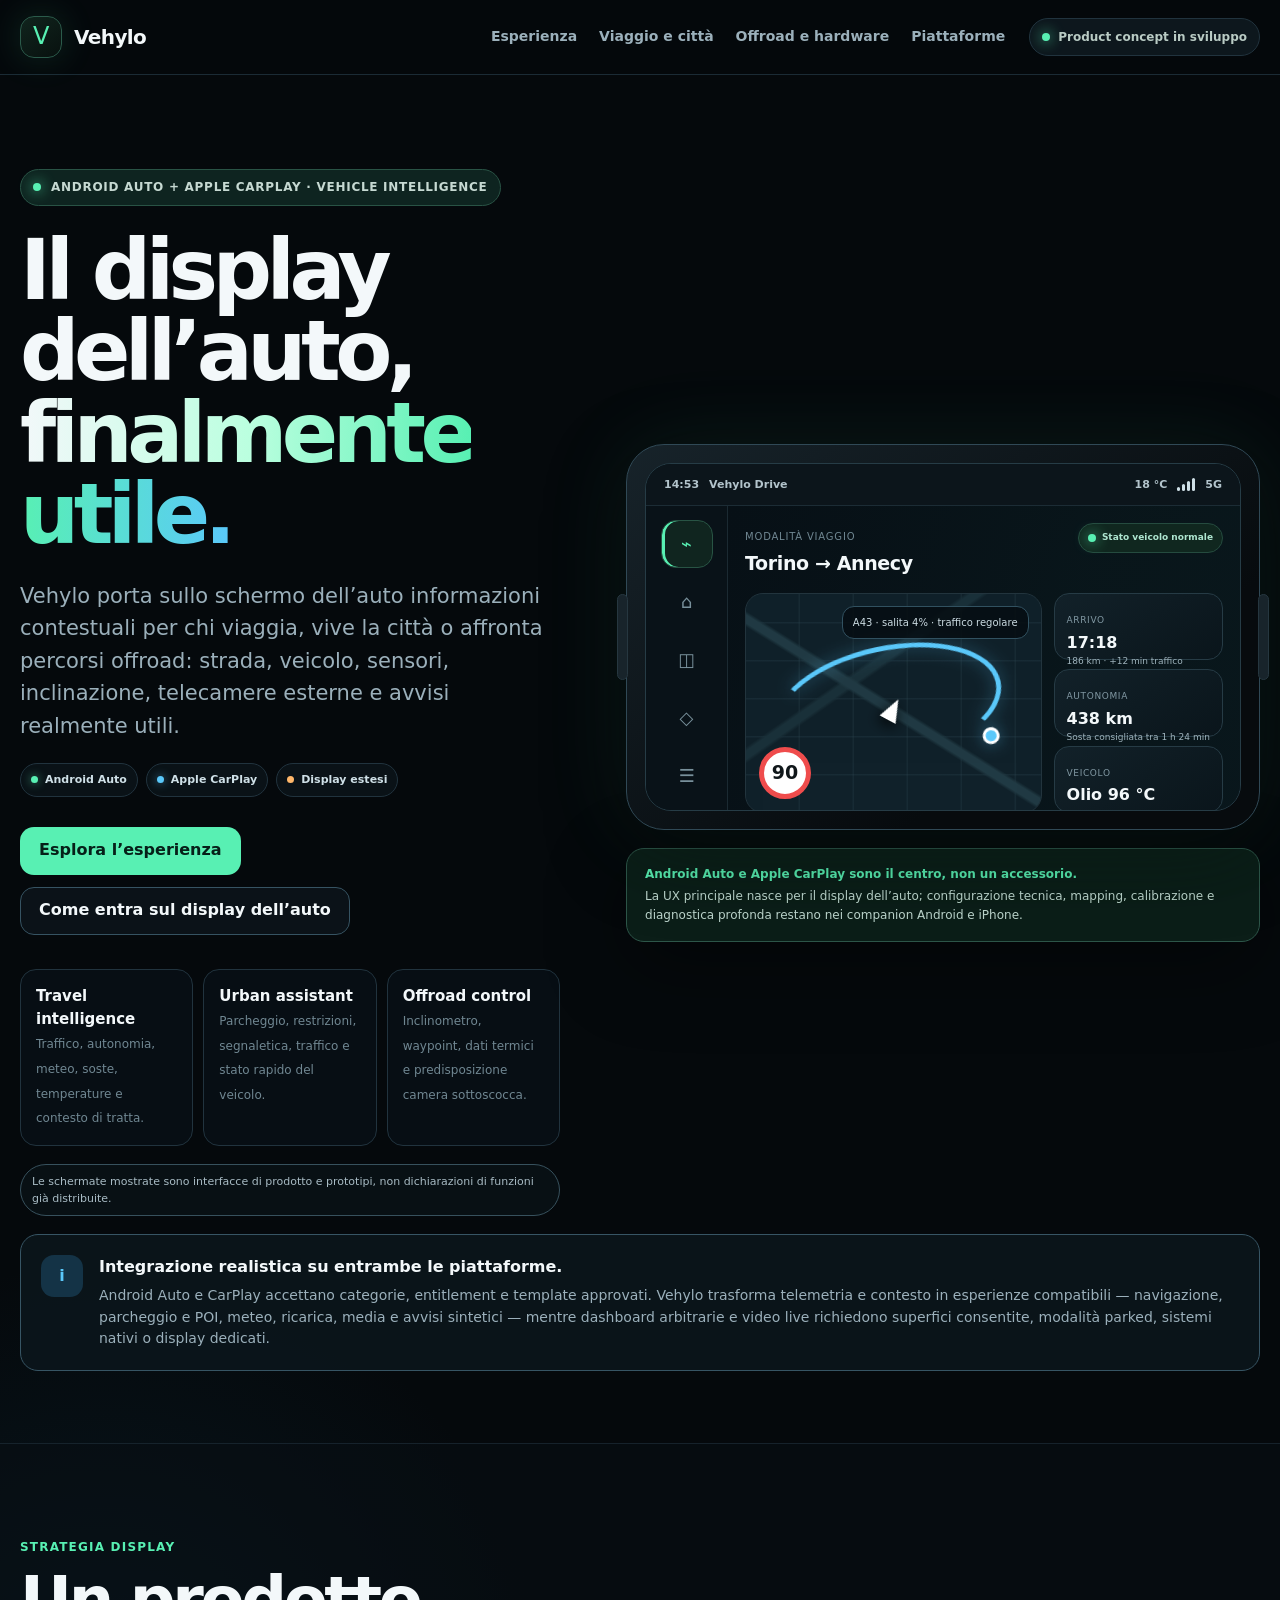
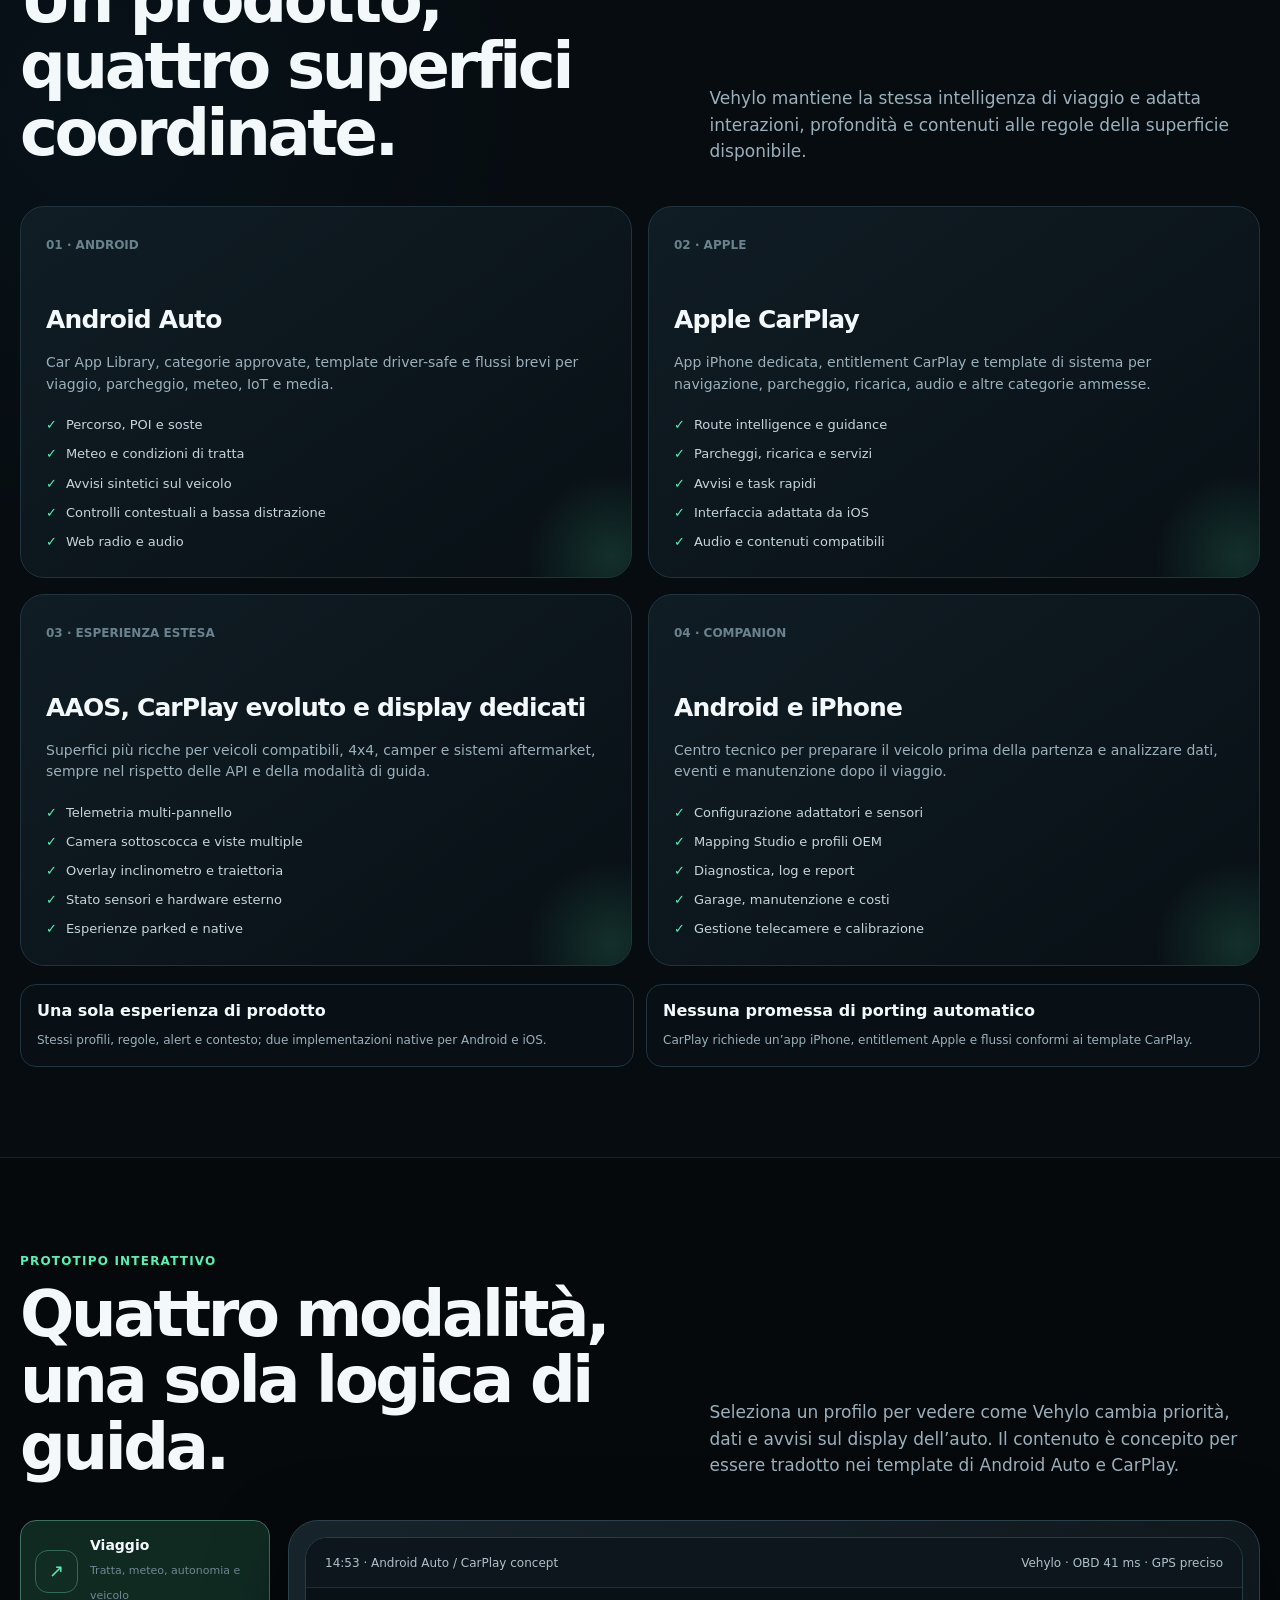
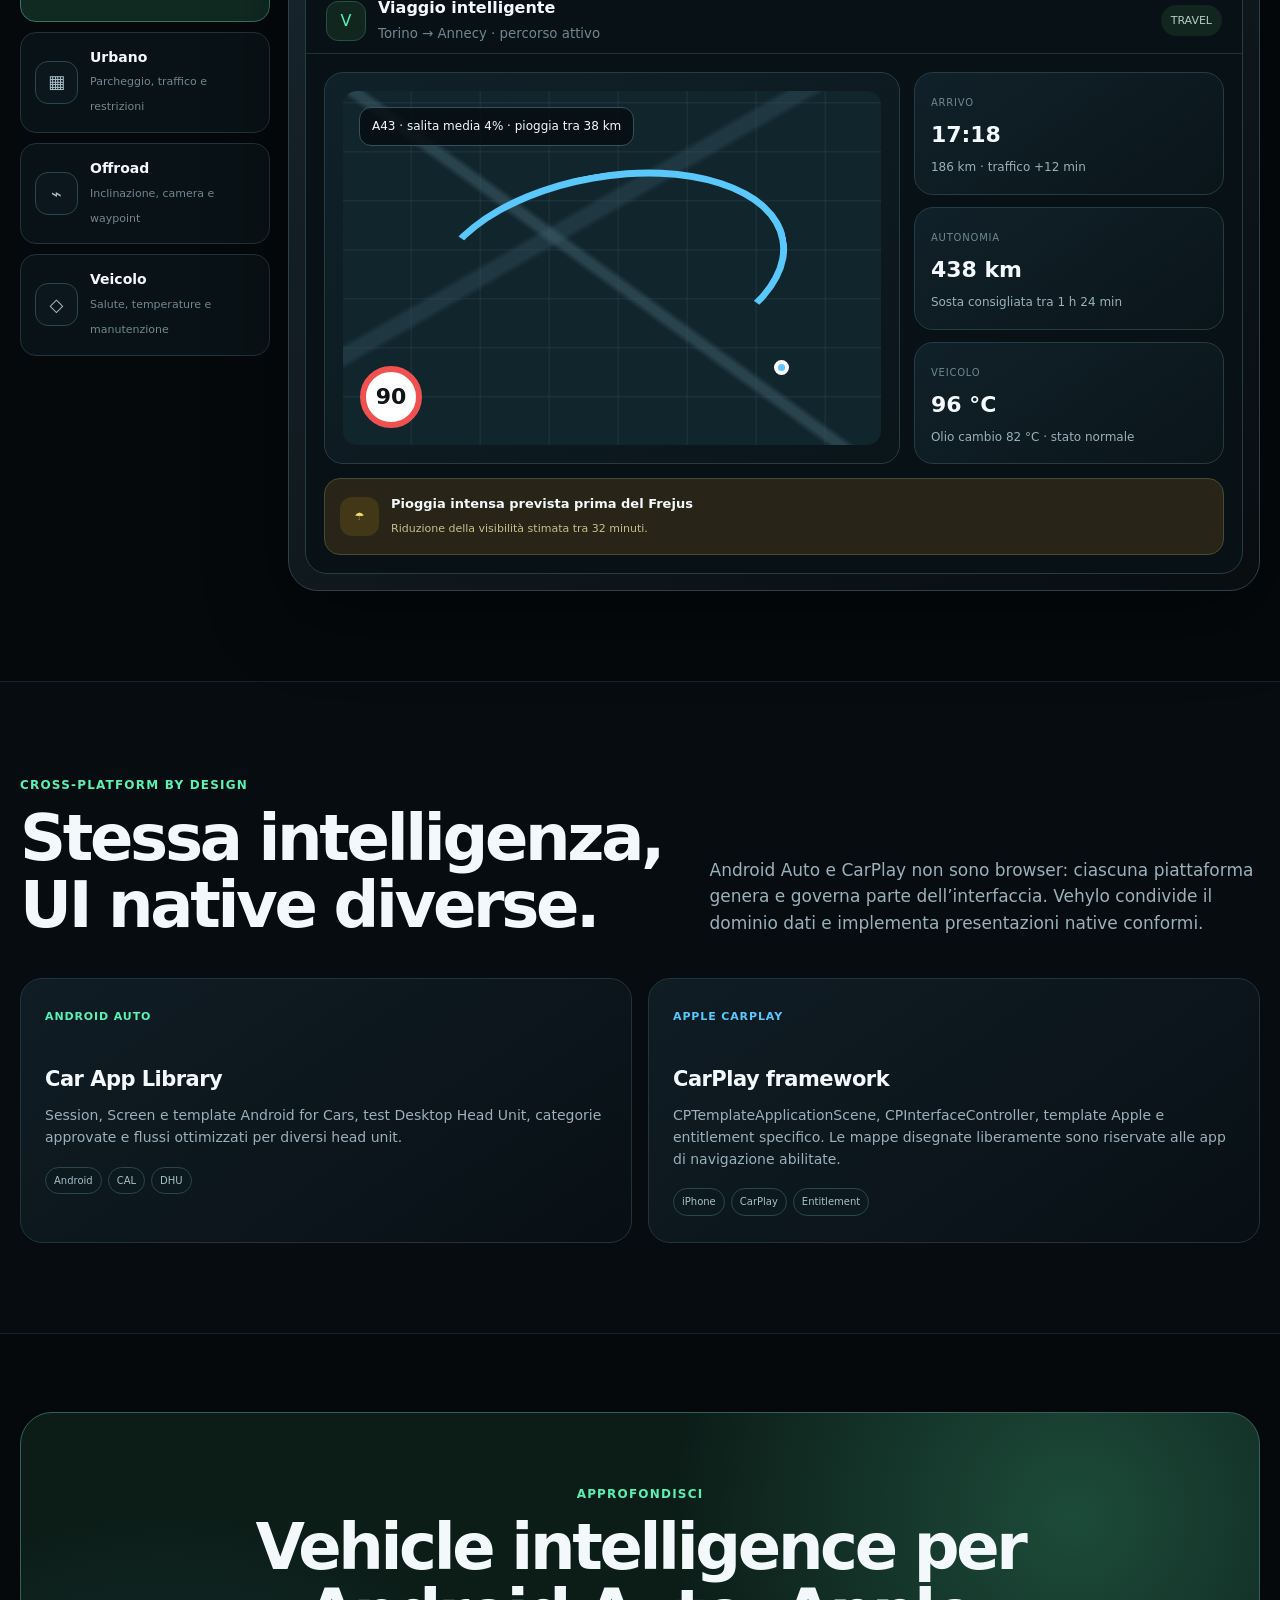
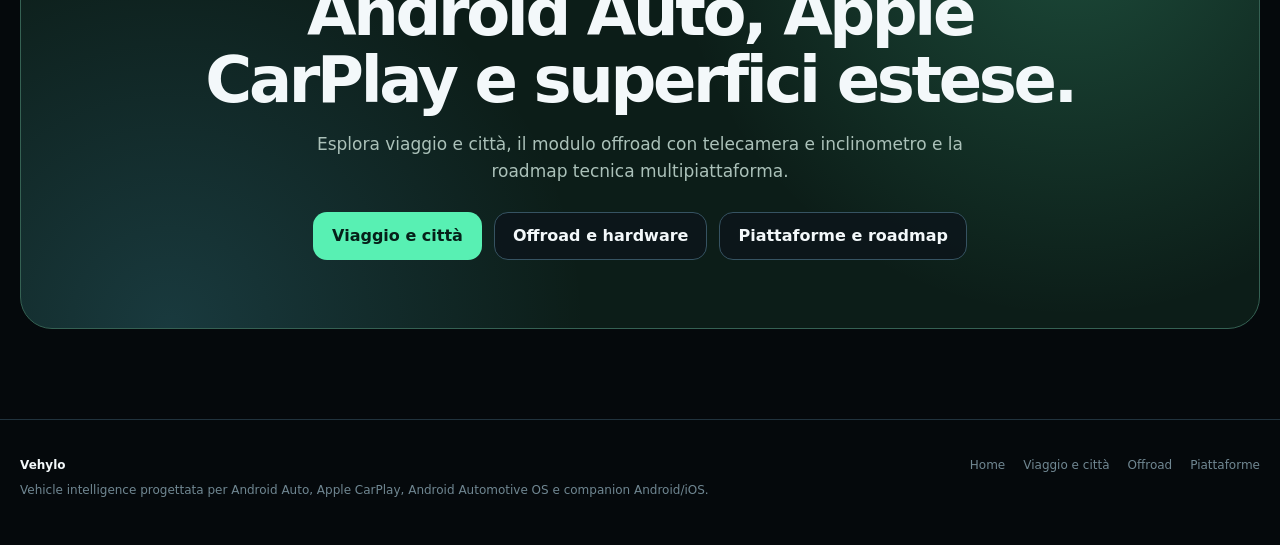
==== commit 13bb8bbe: "Center Android Auto and Apple CarPlay experience" ====
--- a/index.html
+++ b/index.html
@@ -1,136 +1,27 @@
-<!doctype html><html lang="it" data-theme="dark"><head><meta charset="utf-8"><meta name="viewport" content="width=device-width,initial-scale=1"><meta name="theme-color" content="#050a0d"><meta name="color-scheme" content="dark"><meta name="description" content="Vehylo: vehicle intelligence per Android Auto, viaggio, città e offroad."><title>Vehylo — Vehicle intelligence per Android Auto</title><link rel="stylesheet" href="assets/vehylo-v2-base.css"><link rel="stylesheet" href="assets/vehylo-v2-components-1.css"><link rel="stylesheet" href="assets/vehylo-v2-components-2.css"><link rel="stylesheet" href="assets/vehylo-v2-components-3.css"><link rel="stylesheet" href="assets/vehylo-v2-components-4.css"></head><body><header class="topbar"><div class="container nav"><a class="brand" href="index.html"><span class="logo">V</span><span>Vehylo</span></a><nav class="navlinks" aria-label="Navigazione principale"><a href="index.html#esperienza">Esperienza</a><a href="viaggio-urbano.html">Viaggio e città</a><a href="offroad.html">Offroad e hardware</a><a href="platform.html">Piattaforma</a></nav><span class="nav-status"><span class="pulse"></span> Product concept in sviluppo</span><a class="menu-button" href="platform.html" aria-label="Apri sezioni">☰</a></div></header><main id="top"><section class="hero">
+<!doctype html><html lang="it" data-theme="dark"><head><meta charset="utf-8"><meta name="viewport" content="width=device-width,initial-scale=1"><meta name="theme-color" content="#050a0d"><meta name="color-scheme" content="dark"><meta name="description" content="Vehylo: vehicle intelligence per Android Auto e Apple CarPlay, viaggio, città e offroad."><title>Vehylo — Vehicle intelligence per Android Auto e Apple CarPlay</title><link rel="stylesheet" href="assets/vehylo-v2-base.css"><link rel="stylesheet" href="assets/vehylo-v2-components-1.css"><link rel="stylesheet" href="assets/vehylo-v2-components-2.css"><link rel="stylesheet" href="assets/vehylo-v2-components-3.css"><link rel="stylesheet" href="assets/vehylo-v2-components-4.css"><link rel="stylesheet" href="assets/vehylo-v3.css"></head><body><header class="topbar"><div class="container nav"><a class="brand" href="index.html"><span class="logo">V</span><span>Vehylo</span></a><nav class="navlinks" aria-label="Navigazione principale"><a href="index.html#esperienza">Esperienza</a><a href="viaggio-urbano.html">Viaggio e città</a><a href="offroad.html">Offroad e hardware</a><a href="platform.html">Piattaforme</a></nav><span class="nav-status"><span class="pulse"></span> Product concept in sviluppo</span><a class="menu-button" href="platform.html" aria-label="Apri sezioni">☰</a></div></header><main id="top"><section class="hero">
 <div class="container hero-grid">
 <div>
-<span class="eyebrow"><span class="pulse"></span> Android Auto first · Vehicle intelligence</span>
+<span class="eyebrow"><span class="pulse"></span> Android Auto + Apple CarPlay · Vehicle intelligence</span>
 <h1>Il display dell’auto, <span class="gradient-text">finalmente utile.</span></h1>
 <p class="hero-copy">Vehylo porta sullo schermo dell’auto informazioni contestuali per chi viaggia, vive la città o affronta percorsi offroad: strada, veicolo, sensori, inclinazione, telecamere esterne e avvisi realmente utili.</p>
-<div class="hero-actions">
-<a class="button" href="#esperienza">Esplora l’esperienza</a>
-<a class="button secondary" href="#strategia-auto">Come entra in Android Auto</a>
-</div>
-<div class="hero-meta">
-<div class="meta-card"><strong>Travel intelligence</strong><span>Traffico, autonomia, meteo, soste, temperature e contesto di tratta.</span></div>
-<div class="meta-card"><strong>Urban assistant</strong><span>Parcheggio, restrizioni, segnaletica, traffico e stato rapido del veicolo.</span></div>
-<div class="meta-card"><strong>Offroad control</strong><span>Inclinometro, waypoint, dati termici e predisposizione camera sottoscocca.</span></div>
-</div>
+<div class="platform-badges"><span class="platform-badge">Android Auto</span><span class="platform-badge apple">Apple CarPlay</span><span class="platform-badge extended">Display estesi</span></div>
+<div class="hero-actions"><a class="button" href="#esperienza">Esplora l’esperienza</a><a class="button secondary" href="#strategia-auto">Come entra sul display dell’auto</a></div>
+<div class="hero-meta"><div class="meta-card"><strong>Travel intelligence</strong><span>Traffico, autonomia, meteo, soste, temperature e contesto di tratta.</span></div><div class="meta-card"><strong>Urban assistant</strong><span>Parcheggio, restrizioni, segnaletica, traffico e stato rapido del veicolo.</span></div><div class="meta-card"><strong>Offroad control</strong><span>Inclinometro, waypoint, dati termici e predisposizione camera sottoscocca.</span></div></div>
 <span class="concept-note">Le schermate mostrate sono interfacce di prodotto e prototipi, non dichiarazioni di funzioni già distribuite.</span>
 </div>
 <div>
-<div aria-label="Concept interfaccia Vehylo sul display dell'auto" class="headunit-shell">
-<div class="headunit">
-<div class="headunit-status">
-<div class="left"><span>14:53</span><span>Vehylo Drive</span></div>
-<div class="right"><span>18 °C</span><span class="signal-bars"><i></i><i></i><i></i><i></i></span><span>5G</span></div>
-</div>
-<div class="headunit-body">
-<aside class="car-rail">
-<span class="rail-icon active">⌁</span>
-<span class="rail-icon">⌂</span>
-<span class="rail-icon">◫</span>
-<span class="rail-icon">◇</span>
-<span class="rail-icon bottom">☰</span>
-</aside>
-<div class="car-content">
-<div class="car-topline">
-<div class="car-title"><small>MODALITÀ VIAGGIO</small><strong>Torino → Annecy</strong></div>
-<span class="drive-badge"><span class="pulse"></span> Stato veicolo normale</span>
-</div>
-<div class="travel-layout">
-<div class="map-card">
-<div class="map-grid"></div>
-<div class="route"></div>
-<div class="vehicle-arrow"></div>
-<div class="speed-limit">90</div>
-<div class="map-chip">A43 · salita 4% · traffico regolare</div>
-</div>
-<div class="car-stack">
-<div class="car-card"><small>Arrivo</small><strong>17:18</strong><span>186 km · +12 min traffico</span></div>
-<div class="car-card"><small>Autonomia</small><strong>438 km</strong><span>Sosta consigliata tra 1 h 24 min</span></div>
-<div class="car-card"><small>Veicolo</small><strong>Olio 96 °C</strong><span>Cambio 82 °C · 14,1 V</span></div>
+<div aria-label="Concept interfaccia Vehylo sul display dell'auto" class="headunit-shell"><div class="headunit"><div class="headunit-status"><div class="left"><span>14:53</span><span>Vehylo Drive</span></div><div class="right"><span>18 °C</span><span class="signal-bars"><i></i><i></i><i></i><i></i></span><span>5G</span></div></div><div class="headunit-body"><aside class="car-rail"><span class="rail-icon active">⌁</span><span class="rail-icon">⌂</span><span class="rail-icon">◫</span><span class="rail-icon">◇</span><span class="rail-icon bottom">☰</span></aside><div class="car-content"><div class="car-topline"><div class="car-title"><small>MODALITÀ VIAGGIO</small><strong>Torino → Annecy</strong></div><span class="drive-badge"><span class="pulse"></span> Stato veicolo normale</span></div><div class="travel-layout"><div class="map-card"><div class="map-grid"></div><div class="route"></div><div class="vehicle-arrow"></div><div class="speed-limit">90</div><div class="map-chip">A43 · salita 4% · traffico regolare</div></div><div class="car-stack"><div class="car-card"><small>Arrivo</small><strong>17:18</strong><span>186 km · +12 min traffico</span></div><div class="car-card"><small>Autonomia</small><strong>438 km</strong><span>Sosta consigliata tra 1 h 24 min</span></div><div class="car-card"><small>Veicolo</small><strong>Olio 96 °C</strong><span>Cambio 82 °C · 14,1 V</span></div></div></div></div></div></div></div>
+<div class="floating-note"><strong>Android Auto e Apple CarPlay sono il centro, non un accessorio.</strong>La UX principale nasce per il display dell’auto; configurazione tecnica, mapping, calibrazione e diagnostica profonda restano nei companion Android e iPhone.</div>
 </div>
 </div>
-</div>
-</div>
-</div>
-</div>
-<div class="floating-note"><strong>Android Auto è il centro, non un accessorio.</strong>La UX principale nasce per il display dell’auto; configurazione tecnica, mapping e diagnostica profonda restano nel companion mobile.</div>
-</div>
-</div>
-<div class="container truth-strip">
-<div class="truth-box">
-<div class="truth-icon">i</div>
-<div><strong>Integrazione realistica, senza promettere categorie inesistenti.</strong><p>Android Auto accetta soltanto categorie e template approvati. Vehylo deve quindi trasformare telemetria e contesto in esperienze compatibili — navigazione, punti di interesse, IoT, meteo e media — mentre video live e dashboard libere richiedono Android Automotive OS, un display dedicato o modalità consentite dalla piattaforma.</p></div>
-</div>
-</div>
-</section><section class="section soft" id="strategia-auto">
-<div class="container">
-<div class="section-heading">
-<div><span class="section-kicker">Strategia display</span><h2>Un prodotto, tre superfici coordinate.</h2></div>
-<p>Vehylo adatta contenuto e profondità dell’interfaccia al dispositivo disponibile, invece di forzare la stessa schermata ovunque.</p>
-</div>
-<div class="platform-grid">
-<article class="platform-card">
-<span class="platform-number">01 · DURANTE LA GUIDA</span>
-<h3>Android Auto</h3>
-<p>Interfacce minimali e contestuali costruite con categorie e template approvati, grandi target e interazioni vocali.</p>
-<div class="platform-list">
-<div>Viaggio, percorso, POI e soste</div>
-<div>Meteo e condizioni di tratta</div>
-<div>Avvisi sintetici sullo stato veicolo</div>
-<div>Modalità offroad a bassa distrazione</div>
-<div>Web radio e audio contestuale</div>
-</div>
-</article>
-<article class="platform-card">
-<span class="platform-number">02 · ESPERIENZA ESTESA</span>
-<h3>Android Automotive / display dedicato</h3>
-<p>Superficie più ricca per veicoli compatibili, installazioni 4x4, camper e sistemi aftermarket.</p>
-<div class="platform-list">
-<div>Telemetria completa e layout multi-pannello</div>
-<div>Camera sottoscocca e viste multiple</div>
-<div>Overlay inclinometro e traiettoria</div>
-<div>Stato sensori e hardware esterno</div>
-<div>Interfacce parked e configurazione sicura</div>
-</div>
-</article>
-<article class="platform-card">
-<span class="platform-number">03 · COMPANION</span>
-<h3>Telefono e tablet</h3>
-<p>Centro tecnico per preparare il veicolo prima della partenza e analizzare i dati dopo il viaggio.</p>
-<div class="platform-list">
-<div>Configurazione adattatori e sensori</div>
-<div>Mapping Studio e profili OEM</div>
-<div>Diagnostica, log e report</div>
-<div>Garage, manutenzione e costi</div>
-<div>Gestione telecamere e calibrazione</div>
-</div>
-</article>
-</div>
-</div>
-</section><section class="section" id="esperienza">
-<div class="container">
-<div class="section-heading">
-<div><span class="section-kicker">Prototipo interattivo</span><h2>Quattro modalità, una sola logica di guida.</h2></div>
-<p>Seleziona un profilo per vedere come Vehylo cambia priorità, dati e avvisi sul display dell’auto.</p>
-</div>
-<div class="simulator">
-<div aria-label="Modalità Vehylo" class="mode-list" role="tablist">
-<button aria-selected="true" class="mode-button active" data-mode="travel" role="tab" type="button"><span class="mode-icon">↗</span><span><strong>Viaggio</strong><small>Tratta, meteo, autonomia e veicolo</small></span></button>
-<button aria-selected="false" class="mode-button" data-mode="urban" role="tab" type="button"><span class="mode-icon">▦</span><span><strong>Urbano</strong><small>Parcheggio, traffico e restrizioni</small></span></button>
-<button aria-selected="false" class="mode-button" data-mode="offroad" role="tab" type="button"><span class="mode-icon">⌁</span><span><strong>Offroad</strong><small>Inclinazione, camera e waypoint</small></span></button>
-<button aria-selected="false" class="mode-button" data-mode="vehicle" role="tab" type="button"><span class="mode-icon">◇</span><span><strong>Veicolo</strong><small>Salute, temperature e manutenzione</small></span></button>
-</div>
-<div class="simulator-stage">
-<div class="sim-screen">
-<div class="sim-status"><span>14:53 · Android Auto</span><span>Vehylo · OBD 41 ms · GPS preciso</span></div>
-<div class="sim-appbar">
-<span class="sim-app-icon">V</span>
-<div><strong id="simTitle">Viaggio intelligente</strong><small id="simSubtitle">Torino → Annecy · percorso attivo</small></div>
-<span class="sim-mode-label" id="simModeLabel">TRAVEL</span>
-</div>
-<div aria-live="polite" class="sim-content" id="simContent"></div>
-</div>
-</div>
-</div>
-</div>
-</section><section class="final-cta"><div class="container"><div class="cta-panel"><span class="section-kicker">Approfondisci</span><h2>Una piattaforma completa, organizzata per ciò che serve davvero al conducente.</h2><p>Esplora i casi d’uso di viaggio e città, il modulo offroad con telecamera e inclinometro e la strategia tecnica per Android Auto.</p><div class="cta-actions"><a class="button" href="viaggio-urbano.html">Viaggio e città</a><a class="button secondary" href="offroad.html">Offroad e hardware</a><a class="button secondary" href="platform.html">Piattaforma e roadmap</a></div></div></div></section></main><footer><div class="container footer-grid"><div><div class="footer-brand">Vehylo</div><div>Vehicle intelligence progettata per Android Auto, Android Automotive OS e companion Android.</div></div><div class="footer-links"><a href="index.html">Home</a><a href="viaggio-urbano.html">Viaggio e città</a><a href="offroad.html">Offroad</a><a href="platform.html">Piattaforma</a></div></div></footer><script src="assets/vehylo-v2.js" defer></script></body></html>+<div class="container truth-strip"><div class="truth-box"><div class="truth-icon">i</div><div><strong>Integrazione realistica su entrambe le piattaforme.</strong><p>Android Auto e CarPlay accettano categorie, entitlement e template approvati. Vehylo trasforma telemetria e contesto in esperienze compatibili — navigazione, parcheggio e POI, meteo, ricarica, media e avvisi sintetici — mentre dashboard arbitrarie e video live richiedono superfici consentite, modalità parked, sistemi nativi o display dedicati.</p></div></div></div>
+</section>
+<section class="section soft" id="strategia-auto"><div class="container"><div class="section-heading"><div><span class="section-kicker">Strategia display</span><h2>Un prodotto, quattro superfici coordinate.</h2></div><p>Vehylo mantiene la stessa intelligenza di viaggio e adatta interazioni, profondità e contenuti alle regole della superficie disponibile.</p></div><div class="platform-grid dual-platform-grid">
+<article class="platform-card"><span class="platform-number">01 · ANDROID</span><h3>Android Auto</h3><p>Car App Library, categorie approvate, template driver-safe e flussi brevi per viaggio, parcheggio, meteo, IoT e media.</p><div class="platform-list"><div>Percorso, POI e soste</div><div>Meteo e condizioni di tratta</div><div>Avvisi sintetici sul veicolo</div><div>Controlli contestuali a bassa distrazione</div><div>Web radio e audio</div></div></article>
+<article class="platform-card"><span class="platform-number">02 · APPLE</span><h3>Apple CarPlay</h3><p>App iPhone dedicata, entitlement CarPlay e template di sistema per navigazione, parcheggio, ricarica, audio e altre categorie ammesse.</p><div class="platform-list"><div>Route intelligence e guidance</div><div>Parcheggi, ricarica e servizi</div><div>Avvisi e task rapidi</div><div>Interfaccia adattata da iOS</div><div>Audio e contenuti compatibili</div></div></article>
+<article class="platform-card"><span class="platform-number">03 · ESPERIENZA ESTESA</span><h3>AAOS, CarPlay evoluto e display dedicati</h3><p>Superfici più ricche per veicoli compatibili, 4x4, camper e sistemi aftermarket, sempre nel rispetto delle API e della modalità di guida.</p><div class="platform-list"><div>Telemetria multi-pannello</div><div>Camera sottoscocca e viste multiple</div><div>Overlay inclinometro e traiettoria</div><div>Stato sensori e hardware esterno</div><div>Esperienze parked e native</div></div></article>
+<article class="platform-card"><span class="platform-number">04 · COMPANION</span><h3>Android e iPhone</h3><p>Centro tecnico per preparare il veicolo prima della partenza e analizzare dati, eventi e manutenzione dopo il viaggio.</p><div class="platform-list"><div>Configurazione adattatori e sensori</div><div>Mapping Studio e profili OEM</div><div>Diagnostica, log e report</div><div>Garage, manutenzione e costi</div><div>Gestione telecamere e calibrazione</div></div></article>
+</div><div class="dual-platform-strip"><div><strong>Una sola esperienza di prodotto</strong><span>Stessi profili, regole, alert e contesto; due implementazioni native per Android e iOS.</span></div><div><strong>Nessuna promessa di porting automatico</strong><span>CarPlay richiede un’app iPhone, entitlement Apple e flussi conformi ai template CarPlay.</span></div></div></div></section>
+<section class="section" id="esperienza"><div class="container"><div class="section-heading"><div><span class="section-kicker">Prototipo interattivo</span><h2>Quattro modalità, una sola logica di guida.</h2></div><p>Seleziona un profilo per vedere come Vehylo cambia priorità, dati e avvisi sul display dell’auto. Il contenuto è concepito per essere tradotto nei template di Android Auto e CarPlay.</p></div><div class="simulator"><div aria-label="Modalità Vehylo" class="mode-list" role="tablist"><button aria-selected="true" class="mode-button active" data-mode="travel" role="tab" type="button"><span class="mode-icon">↗</span><span><strong>Viaggio</strong><small>Tratta, meteo, autonomia e veicolo</small></span></button><button aria-selected="false" class="mode-button" data-mode="urban" role="tab" type="button"><span class="mode-icon">▦</span><span><strong>Urbano</strong><small>Parcheggio, traffico e restrizioni</small></span></button><button aria-selected="false" class="mode-button" data-mode="offroad" role="tab" type="button"><span class="mode-icon">⌁</span><span><strong>Offroad</strong><small>Inclinazione, camera e waypoint</small></span></button><button aria-selected="false" class="mode-button" data-mode="vehicle" role="tab" type="button"><span class="mode-icon">◇</span><span><strong>Veicolo</strong><small>Salute, temperature e manutenzione</small></span></button></div><div class="simulator-stage"><div class="sim-screen"><div class="sim-status"><span>14:53 · Android Auto / CarPlay concept</span><span>Vehylo · OBD 41 ms · GPS preciso</span></div><div class="sim-appbar"><span class="sim-app-icon">V</span><div><strong id="simTitle">Viaggio intelligente</strong><small id="simSubtitle">Torino → Annecy · percorso attivo</small></div><span class="sim-mode-label" id="simModeLabel">TRAVEL</span></div><div aria-live="polite" class="sim-content" id="simContent"></div></div></div></div></div></section>
+<section class="section soft" id="cross-platform"><div class="container"><div class="section-heading"><div><span class="section-kicker">Cross-platform by design</span><h2>Stessa intelligenza, UI native diverse.</h2></div><p>Android Auto e CarPlay non sono browser: ciascuna piattaforma genera e governa parte dell’interfaccia. Vehylo condivide il dominio dati e implementa presentazioni native conformi.</p></div><div class="platform-comparison"><article class="feature-card"><span class="platform-kicker">Android Auto</span><h3>Car App Library</h3><p>Session, Screen e template Android for Cars, test Desktop Head Unit, categorie approvate e flussi ottimizzati per diversi head unit.</p><div class="feature-tags"><span>Android</span><span>CAL</span><span>DHU</span></div></article><article class="feature-card"><span class="platform-kicker apple">Apple CarPlay</span><h3>CarPlay framework</h3><p>CPTemplateApplicationScene, CPInterfaceController, template Apple e entitlement specifico. Le mappe disegnate liberamente sono riservate alle app di navigazione abilitate.</p><div class="feature-tags"><span>iPhone</span><span>CarPlay</span><span>Entitlement</span></div></article></div></div></section>
+<section class="final-cta"><div class="container"><div class="cta-panel"><span class="section-kicker">Approfondisci</span><h2>Vehicle intelligence per Android Auto, Apple CarPlay e superfici estese.</h2><p>Esplora viaggio e città, il modulo offroad con telecamera e inclinometro e la roadmap tecnica multipiattaforma.</p><div class="cta-actions"><a class="button" href="viaggio-urbano.html">Viaggio e città</a><a class="button secondary" href="offroad.html">Offroad e hardware</a><a class="button secondary" href="platform.html">Piattaforme e roadmap</a></div></div></div></section></main><footer><div class="container footer-grid"><div><div class="footer-brand">Vehylo</div><div>Vehicle intelligence progettata per Android Auto, Apple CarPlay, Android Automotive OS e companion Android/iOS.</div></div><div class="footer-links"><a href="index.html">Home</a><a href="viaggio-urbano.html">Viaggio e città</a><a href="offroad.html">Offroad</a><a href="platform.html">Piattaforme</a></div></div></footer><script src="assets/vehylo-v2.js" defer></script></body></html>
--- a/assets/vehylo-v3.css
+++ b/assets/vehylo-v3.css
@@ -0,0 +1,79 @@
+/* Vehylo v3 — dual in-car platform positioning and overflow hardening */
+html, body { max-width: 100%; overflow-x: clip; }
+.hero-grid { grid-template-columns: minmax(0, .92fr) minmax(0, 1.08fr); }
+.hero-grid > * { min-width: 0; }
+.headunit-shell { width: 100%; max-width: 100%; min-width: 0; }
+.headunit { width: 100%; max-width: 100%; }
+.floating-note {
+  position: static !important;
+  inset: auto !important;
+  transform: none !important;
+  width: 100% !important;
+  max-width: none !important;
+  margin: 18px 0 0 !important;
+  padding: 16px 18px !important;
+  border-radius: 18px !important;
+}
+.floating-note strong { display: block; margin-bottom: 4px; }
+.platform-grid.dual-platform-grid { grid-template-columns: repeat(2, minmax(0, 1fr)); }
+.platform-card { min-width: 0; }
+.platform-badges { display: flex; flex-wrap: wrap; gap: 8px; margin: 18px 0 0; }
+.platform-badge {
+  display: inline-flex;
+  align-items: center;
+  gap: 7px;
+  padding: 7px 10px;
+  border: 1px solid var(--line);
+  border-radius: 999px;
+  color: #cfe0e7;
+  background: rgba(12, 21, 27, .8);
+  font-size: 11px;
+  font-weight: 760;
+}
+.platform-badge::before { content: ""; width: 7px; height: 7px; border-radius: 50%; background: var(--green); box-shadow: 0 0 10px rgba(88,240,179,.65); }
+.platform-badge.apple::before { background: var(--blue); box-shadow: 0 0 10px rgba(90,200,250,.65); }
+.platform-badge.extended::before { background: var(--orange); box-shadow: none; }
+.dual-platform-strip {
+  display: grid;
+  grid-template-columns: repeat(2, minmax(0, 1fr));
+  gap: 12px;
+  margin-top: 18px;
+}
+.dual-platform-strip > div {
+  padding: 14px 16px;
+  border: 1px solid var(--line);
+  border-radius: 16px;
+  background: rgba(9, 17, 23, .78);
+}
+.dual-platform-strip strong { display: block; margin-bottom: 4px; }
+.dual-platform-strip span { color: var(--muted); font-size: 12px; }
+.platform-comparison { display: grid; grid-template-columns: repeat(2, minmax(0, 1fr)); gap: 16px; }
+.platform-comparison .feature-card { height: 100%; }
+.platform-kicker { color: var(--green); font-size: 11px; font-weight: 850; letter-spacing: .08em; text-transform: uppercase; }
+.platform-kicker.apple { color: var(--blue); }
+.matrix td, .matrix th { overflow-wrap: anywhere; }
+@media (max-width: 1040px) {
+  .hero-grid { grid-template-columns: 1fr; }
+  .hero-grid > div:last-child { max-width: 860px; width: 100%; margin-inline: auto; }
+  .platform-grid.dual-platform-grid, .platform-comparison { grid-template-columns: 1fr 1fr; }
+}
+@media (max-width: 760px) {
+  .platform-grid.dual-platform-grid, .platform-comparison, .dual-platform-strip { grid-template-columns: 1fr; }
+  .headunit-shell { padding: 10px; border-radius: 24px; }
+  .headunit { border-radius: 18px; }
+  .headunit-body { grid-template-columns: 58px minmax(0, 1fr); }
+  .car-rail { padding-inline: 5px; }
+  .rail-icon { width: 42px; height: 40px; }
+  .travel-layout { grid-template-columns: minmax(0, 1fr); }
+  .car-stack { display: none; }
+}
+@media (max-width: 520px) {
+  .container { width: min(var(--max), calc(100% - 24px)); }
+  h1 { font-size: clamp(42px, 14vw, 64px); }
+  .headunit-status { padding-inline: 10px; }
+  .headunit-status .right span:first-child, .signal-bars { display: none; }
+  .headunit-body { grid-template-columns: 50px minmax(0, 1fr); }
+  .car-content { padding: 12px; }
+  .car-title strong { font-size: 16px; }
+  .drive-badge { display: none; }
+}
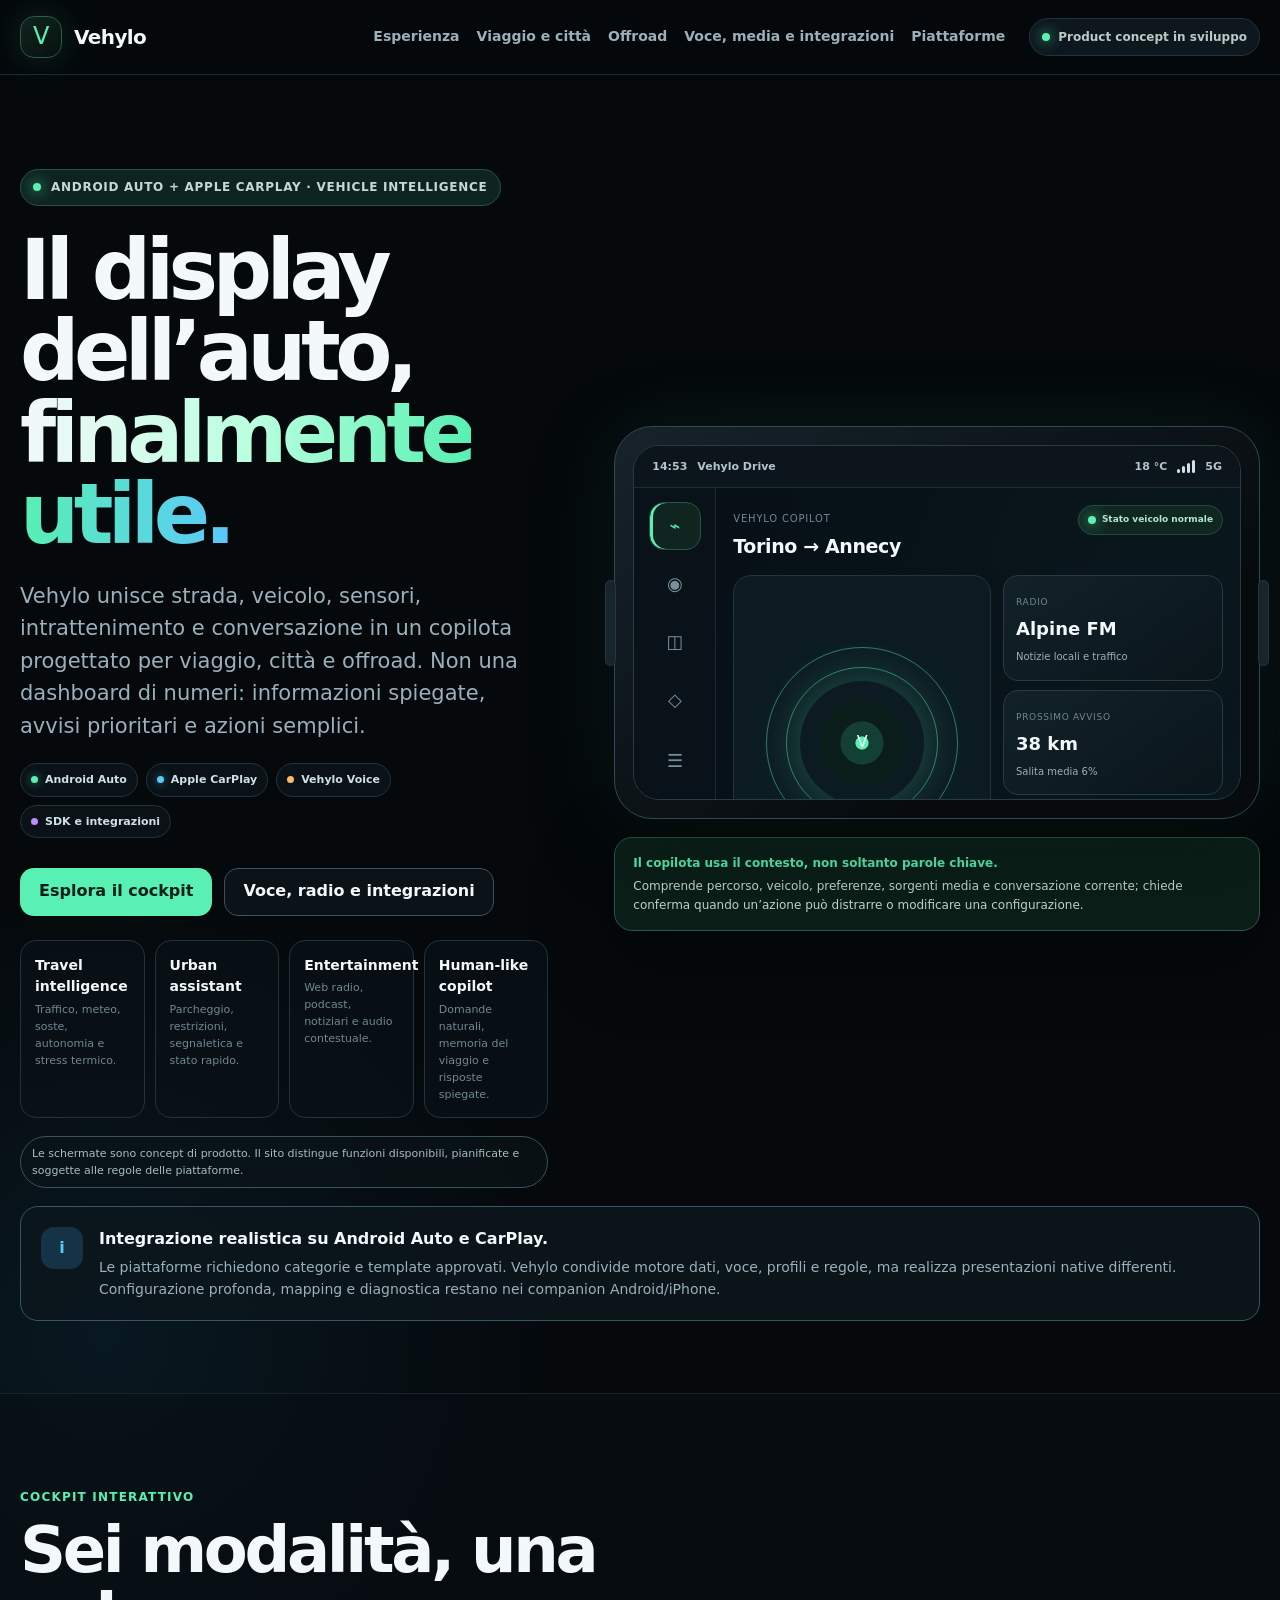
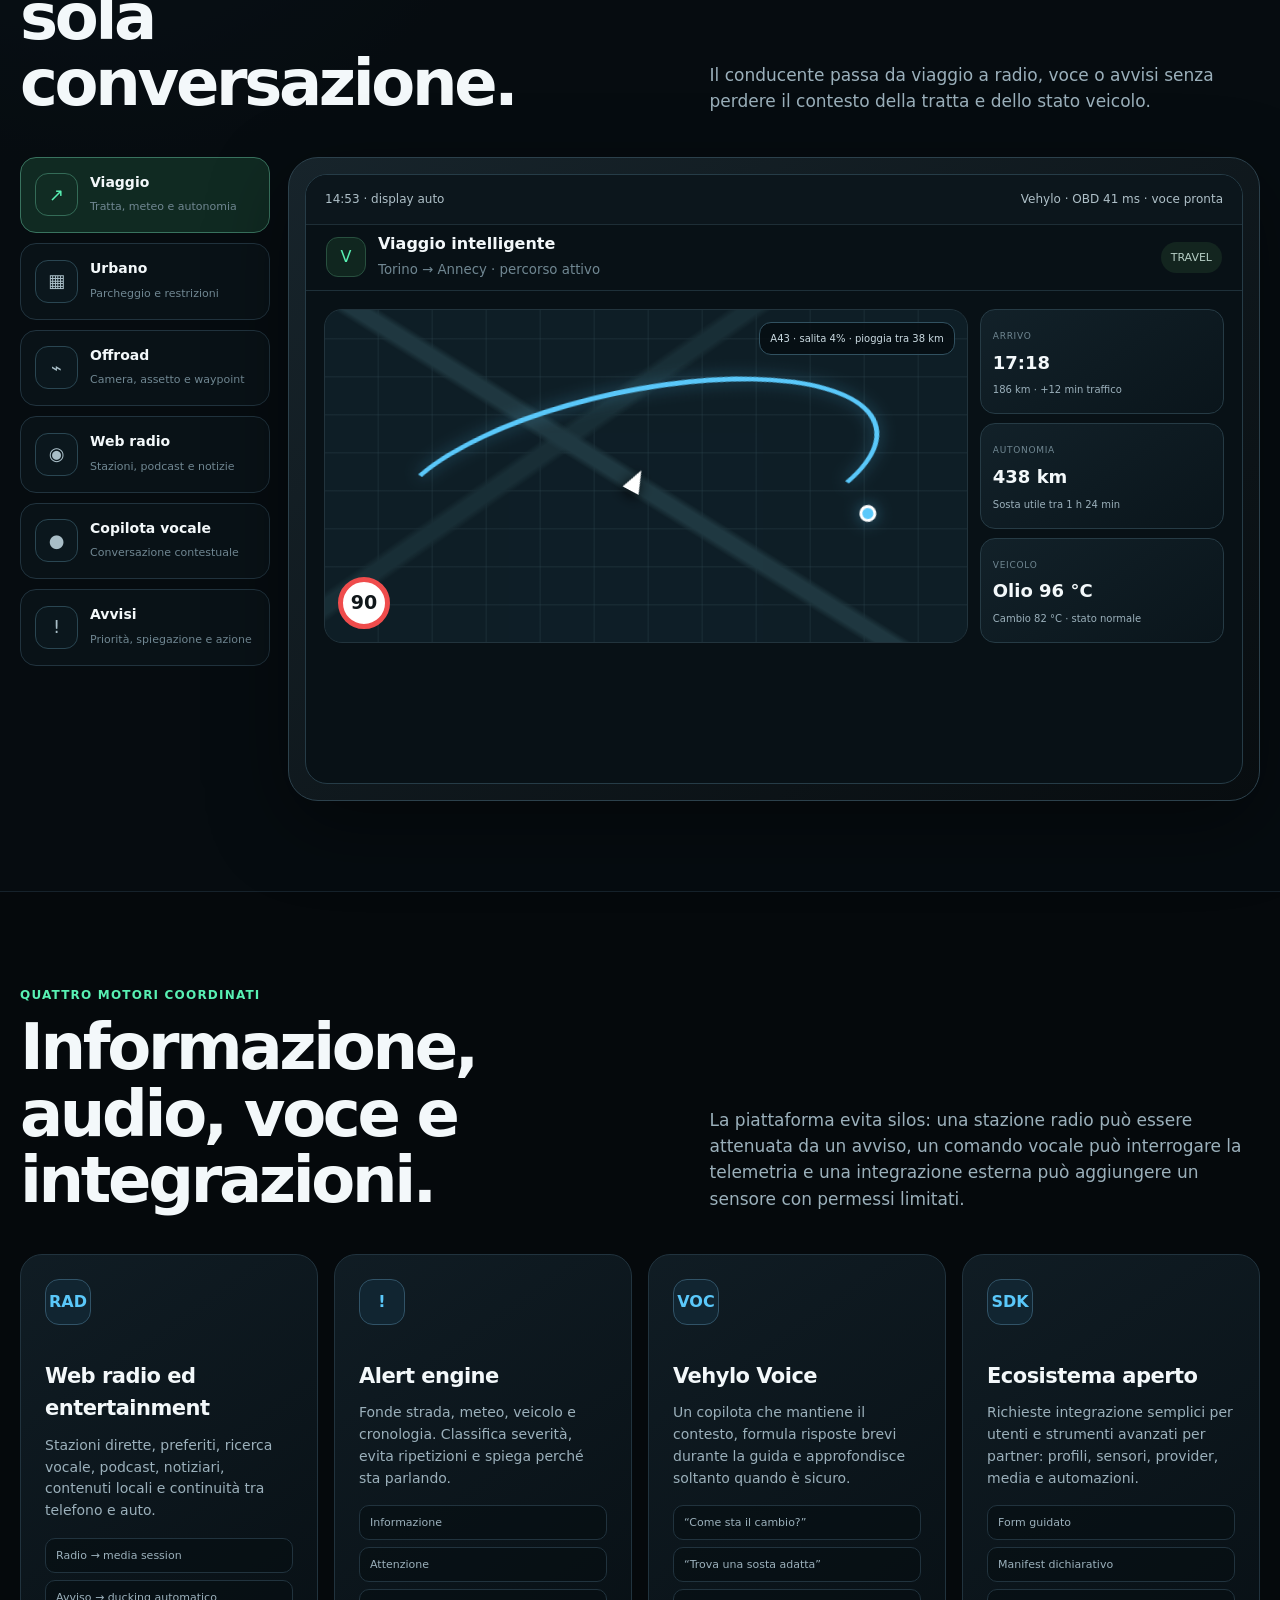
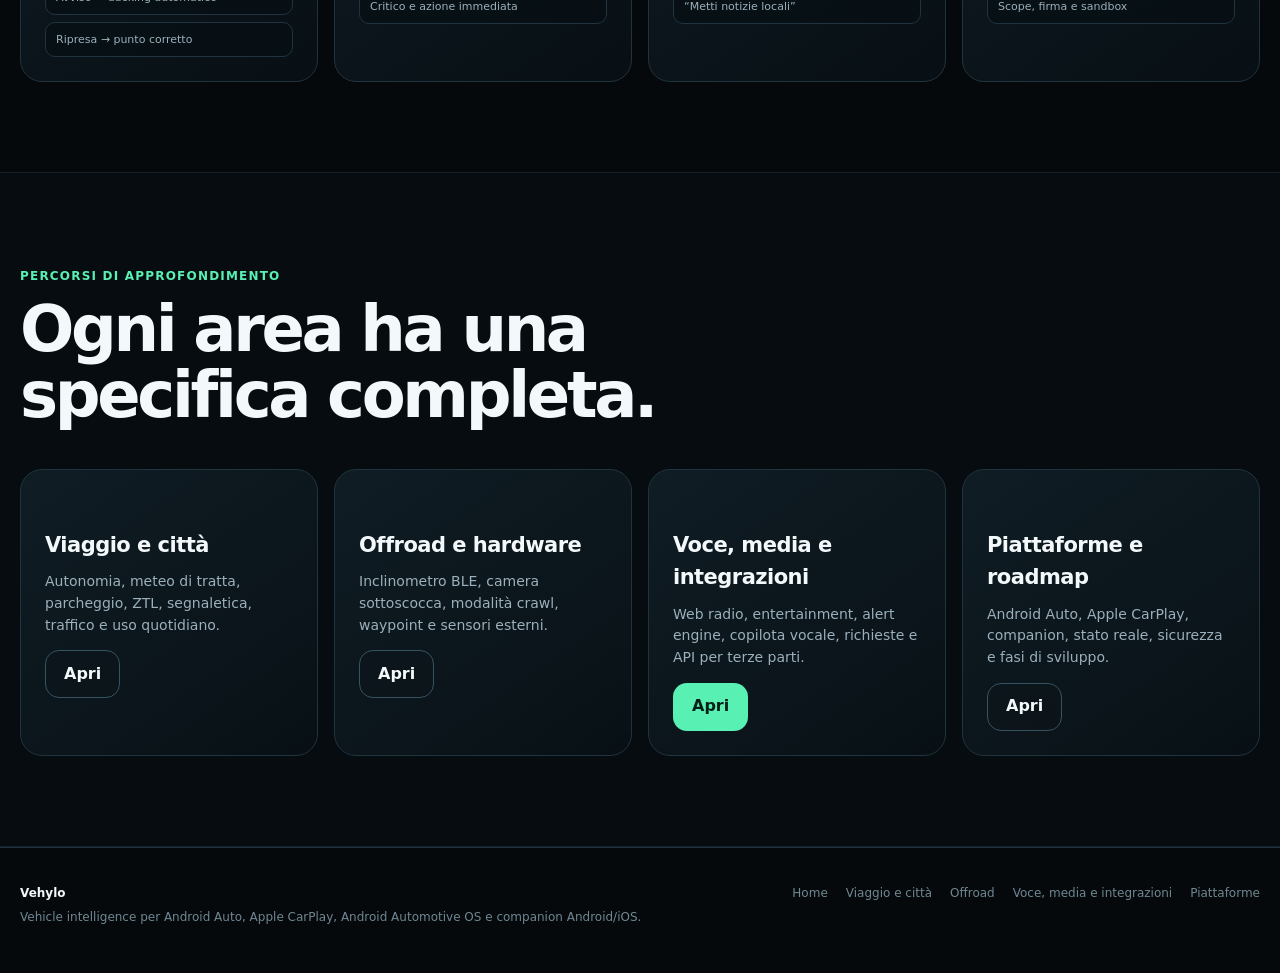
==== commit c85044b4: "Add voice media alerts and integrations to homepage" ====
--- a/index.html
+++ b/index.html
@@ -1,27 +1 @@
-<!doctype html><html lang="it" data-theme="dark"><head><meta charset="utf-8"><meta name="viewport" content="width=device-width,initial-scale=1"><meta name="theme-color" content="#050a0d"><meta name="color-scheme" content="dark"><meta name="description" content="Vehylo: vehicle intelligence per Android Auto e Apple CarPlay, viaggio, città e offroad."><title>Vehylo — Vehicle intelligence per Android Auto e Apple CarPlay</title><link rel="stylesheet" href="assets/vehylo-v2-base.css"><link rel="stylesheet" href="assets/vehylo-v2-components-1.css"><link rel="stylesheet" href="assets/vehylo-v2-components-2.css"><link rel="stylesheet" href="assets/vehylo-v2-components-3.css"><link rel="stylesheet" href="assets/vehylo-v2-components-4.css"><link rel="stylesheet" href="assets/vehylo-v3.css"></head><body><header class="topbar"><div class="container nav"><a class="brand" href="index.html"><span class="logo">V</span><span>Vehylo</span></a><nav class="navlinks" aria-label="Navigazione principale"><a href="index.html#esperienza">Esperienza</a><a href="viaggio-urbano.html">Viaggio e città</a><a href="offroad.html">Offroad e hardware</a><a href="platform.html">Piattaforme</a></nav><span class="nav-status"><span class="pulse"></span> Product concept in sviluppo</span><a class="menu-button" href="platform.html" aria-label="Apri sezioni">☰</a></div></header><main id="top"><section class="hero">
-<div class="container hero-grid">
-<div>
-<span class="eyebrow"><span class="pulse"></span> Android Auto + Apple CarPlay · Vehicle intelligence</span>
-<h1>Il display dell’auto, <span class="gradient-text">finalmente utile.</span></h1>
-<p class="hero-copy">Vehylo porta sullo schermo dell’auto informazioni contestuali per chi viaggia, vive la città o affronta percorsi offroad: strada, veicolo, sensori, inclinazione, telecamere esterne e avvisi realmente utili.</p>
-<div class="platform-badges"><span class="platform-badge">Android Auto</span><span class="platform-badge apple">Apple CarPlay</span><span class="platform-badge extended">Display estesi</span></div>
-<div class="hero-actions"><a class="button" href="#esperienza">Esplora l’esperienza</a><a class="button secondary" href="#strategia-auto">Come entra sul display dell’auto</a></div>
-<div class="hero-meta"><div class="meta-card"><strong>Travel intelligence</strong><span>Traffico, autonomia, meteo, soste, temperature e contesto di tratta.</span></div><div class="meta-card"><strong>Urban assistant</strong><span>Parcheggio, restrizioni, segnaletica, traffico e stato rapido del veicolo.</span></div><div class="meta-card"><strong>Offroad control</strong><span>Inclinometro, waypoint, dati termici e predisposizione camera sottoscocca.</span></div></div>
-<span class="concept-note">Le schermate mostrate sono interfacce di prodotto e prototipi, non dichiarazioni di funzioni già distribuite.</span>
-</div>
-<div>
-<div aria-label="Concept interfaccia Vehylo sul display dell'auto" class="headunit-shell"><div class="headunit"><div class="headunit-status"><div class="left"><span>14:53</span><span>Vehylo Drive</span></div><div class="right"><span>18 °C</span><span class="signal-bars"><i></i><i></i><i></i><i></i></span><span>5G</span></div></div><div class="headunit-body"><aside class="car-rail"><span class="rail-icon active">⌁</span><span class="rail-icon">⌂</span><span class="rail-icon">◫</span><span class="rail-icon">◇</span><span class="rail-icon bottom">☰</span></aside><div class="car-content"><div class="car-topline"><div class="car-title"><small>MODALITÀ VIAGGIO</small><strong>Torino → Annecy</strong></div><span class="drive-badge"><span class="pulse"></span> Stato veicolo normale</span></div><div class="travel-layout"><div class="map-card"><div class="map-grid"></div><div class="route"></div><div class="vehicle-arrow"></div><div class="speed-limit">90</div><div class="map-chip">A43 · salita 4% · traffico regolare</div></div><div class="car-stack"><div class="car-card"><small>Arrivo</small><strong>17:18</strong><span>186 km · +12 min traffico</span></div><div class="car-card"><small>Autonomia</small><strong>438 km</strong><span>Sosta consigliata tra 1 h 24 min</span></div><div class="car-card"><small>Veicolo</small><strong>Olio 96 °C</strong><span>Cambio 82 °C · 14,1 V</span></div></div></div></div></div></div></div>
-<div class="floating-note"><strong>Android Auto e Apple CarPlay sono il centro, non un accessorio.</strong>La UX principale nasce per il display dell’auto; configurazione tecnica, mapping, calibrazione e diagnostica profonda restano nei companion Android e iPhone.</div>
-</div>
-</div>
-<div class="container truth-strip"><div class="truth-box"><div class="truth-icon">i</div><div><strong>Integrazione realistica su entrambe le piattaforme.</strong><p>Android Auto e CarPlay accettano categorie, entitlement e template approvati. Vehylo trasforma telemetria e contesto in esperienze compatibili — navigazione, parcheggio e POI, meteo, ricarica, media e avvisi sintetici — mentre dashboard arbitrarie e video live richiedono superfici consentite, modalità parked, sistemi nativi o display dedicati.</p></div></div></div>
-</section>
-<section class="section soft" id="strategia-auto"><div class="container"><div class="section-heading"><div><span class="section-kicker">Strategia display</span><h2>Un prodotto, quattro superfici coordinate.</h2></div><p>Vehylo mantiene la stessa intelligenza di viaggio e adatta interazioni, profondità e contenuti alle regole della superficie disponibile.</p></div><div class="platform-grid dual-platform-grid">
-<article class="platform-card"><span class="platform-number">01 · ANDROID</span><h3>Android Auto</h3><p>Car App Library, categorie approvate, template driver-safe e flussi brevi per viaggio, parcheggio, meteo, IoT e media.</p><div class="platform-list"><div>Percorso, POI e soste</div><div>Meteo e condizioni di tratta</div><div>Avvisi sintetici sul veicolo</div><div>Controlli contestuali a bassa distrazione</div><div>Web radio e audio</div></div></article>
-<article class="platform-card"><span class="platform-number">02 · APPLE</span><h3>Apple CarPlay</h3><p>App iPhone dedicata, entitlement CarPlay e template di sistema per navigazione, parcheggio, ricarica, audio e altre categorie ammesse.</p><div class="platform-list"><div>Route intelligence e guidance</div><div>Parcheggi, ricarica e servizi</div><div>Avvisi e task rapidi</div><div>Interfaccia adattata da iOS</div><div>Audio e contenuti compatibili</div></div></article>
-<article class="platform-card"><span class="platform-number">03 · ESPERIENZA ESTESA</span><h3>AAOS, CarPlay evoluto e display dedicati</h3><p>Superfici più ricche per veicoli compatibili, 4x4, camper e sistemi aftermarket, sempre nel rispetto delle API e della modalità di guida.</p><div class="platform-list"><div>Telemetria multi-pannello</div><div>Camera sottoscocca e viste multiple</div><div>Overlay inclinometro e traiettoria</div><div>Stato sensori e hardware esterno</div><div>Esperienze parked e native</div></div></article>
-<article class="platform-card"><span class="platform-number">04 · COMPANION</span><h3>Android e iPhone</h3><p>Centro tecnico per preparare il veicolo prima della partenza e analizzare dati, eventi e manutenzione dopo il viaggio.</p><div class="platform-list"><div>Configurazione adattatori e sensori</div><div>Mapping Studio e profili OEM</div><div>Diagnostica, log e report</div><div>Garage, manutenzione e costi</div><div>Gestione telecamere e calibrazione</div></div></article>
-</div><div class="dual-platform-strip"><div><strong>Una sola esperienza di prodotto</strong><span>Stessi profili, regole, alert e contesto; due implementazioni native per Android e iOS.</span></div><div><strong>Nessuna promessa di porting automatico</strong><span>CarPlay richiede un’app iPhone, entitlement Apple e flussi conformi ai template CarPlay.</span></div></div></div></section>
-<section class="section" id="esperienza"><div class="container"><div class="section-heading"><div><span class="section-kicker">Prototipo interattivo</span><h2>Quattro modalità, una sola logica di guida.</h2></div><p>Seleziona un profilo per vedere come Vehylo cambia priorità, dati e avvisi sul display dell’auto. Il contenuto è concepito per essere tradotto nei template di Android Auto e CarPlay.</p></div><div class="simulator"><div aria-label="Modalità Vehylo" class="mode-list" role="tablist"><button aria-selected="true" class="mode-button active" data-mode="travel" role="tab" type="button"><span class="mode-icon">↗</span><span><strong>Viaggio</strong><small>Tratta, meteo, autonomia e veicolo</small></span></button><button aria-selected="false" class="mode-button" data-mode="urban" role="tab" type="button"><span class="mode-icon">▦</span><span><strong>Urbano</strong><small>Parcheggio, traffico e restrizioni</small></span></button><button aria-selected="false" class="mode-button" data-mode="offroad" role="tab" type="button"><span class="mode-icon">⌁</span><span><strong>Offroad</strong><small>Inclinazione, camera e waypoint</small></span></button><button aria-selected="false" class="mode-button" data-mode="vehicle" role="tab" type="button"><span class="mode-icon">◇</span><span><strong>Veicolo</strong><small>Salute, temperature e manutenzione</small></span></button></div><div class="simulator-stage"><div class="sim-screen"><div class="sim-status"><span>14:53 · Android Auto / CarPlay concept</span><span>Vehylo · OBD 41 ms · GPS preciso</span></div><div class="sim-appbar"><span class="sim-app-icon">V</span><div><strong id="simTitle">Viaggio intelligente</strong><small id="simSubtitle">Torino → Annecy · percorso attivo</small></div><span class="sim-mode-label" id="simModeLabel">TRAVEL</span></div><div aria-live="polite" class="sim-content" id="simContent"></div></div></div></div></div></section>
-<section class="section soft" id="cross-platform"><div class="container"><div class="section-heading"><div><span class="section-kicker">Cross-platform by design</span><h2>Stessa intelligenza, UI native diverse.</h2></div><p>Android Auto e CarPlay non sono browser: ciascuna piattaforma genera e governa parte dell’interfaccia. Vehylo condivide il dominio dati e implementa presentazioni native conformi.</p></div><div class="platform-comparison"><article class="feature-card"><span class="platform-kicker">Android Auto</span><h3>Car App Library</h3><p>Session, Screen e template Android for Cars, test Desktop Head Unit, categorie approvate e flussi ottimizzati per diversi head unit.</p><div class="feature-tags"><span>Android</span><span>CAL</span><span>DHU</span></div></article><article class="feature-card"><span class="platform-kicker apple">Apple CarPlay</span><h3>CarPlay framework</h3><p>CPTemplateApplicationScene, CPInterfaceController, template Apple e entitlement specifico. Le mappe disegnate liberamente sono riservate alle app di navigazione abilitate.</p><div class="feature-tags"><span>iPhone</span><span>CarPlay</span><span>Entitlement</span></div></article></div></div></section>
-<section class="final-cta"><div class="container"><div class="cta-panel"><span class="section-kicker">Approfondisci</span><h2>Vehicle intelligence per Android Auto, Apple CarPlay e superfici estese.</h2><p>Esplora viaggio e città, il modulo offroad con telecamera e inclinometro e la roadmap tecnica multipiattaforma.</p><div class="cta-actions"><a class="button" href="viaggio-urbano.html">Viaggio e città</a><a class="button secondary" href="offroad.html">Offroad e hardware</a><a class="button secondary" href="platform.html">Piattaforme e roadmap</a></div></div></div></section></main><footer><div class="container footer-grid"><div><div class="footer-brand">Vehylo</div><div>Vehicle intelligence progettata per Android Auto, Apple CarPlay, Android Automotive OS e companion Android/iOS.</div></div><div class="footer-links"><a href="index.html">Home</a><a href="viaggio-urbano.html">Viaggio e città</a><a href="offroad.html">Offroad</a><a href="platform.html">Piattaforme</a></div></div></footer><script src="assets/vehylo-v2.js" defer></script></body></html>+<!doctype html><html lang="it" data-theme="dark"><head><meta charset="utf-8"><meta name="viewport" content="width=device-width,initial-scale=1"><meta name="theme-color" content="#050a0d"><meta name="color-scheme" content="dark"><meta name="description" content="Vehylo: copilota veicolo per Android Auto e Apple CarPlay con viaggio, città, offroad, web radio, avvisi, voce e integrazioni."><title>Vehylo — Il copilota intelligente per il display dell’auto</title><link rel="stylesheet" href="assets/vehylo-v2-base.css"><link rel="stylesheet" href="assets/vehylo-v2-components-1.css"><link rel="stylesheet" href="assets/vehylo-v2-components-2.css"><link rel="stylesheet" href="assets/vehylo-v2-components-3.css"><link rel="stylesheet" href="assets/vehylo-v2-components-4.css"><link rel="stylesheet" href="assets/vehylo-v3.css"><link rel="stylesheet" href="assets/vehylo-v4.css"></head><body><header class="topbar"><div class="container nav"><a class="brand" href="index.html"><span class="logo">V</span><span>Vehylo</span></a><nav class="navlinks" aria-label="Navigazione principale"><a href="index.html#esperienza">Esperienza</a><a href="viaggio-urbano.html">Viaggio e città</a><a href="offroad.html">Offroad</a><a href="voice-media-integrations.html">Voce, media e integrazioni</a><a href="platform.html">Piattaforme</a></nav><span class="nav-status"><span class="pulse"></span> Product concept in sviluppo</span><a class="menu-button" href="#mobile-nav" aria-label="Apri navigazione">☰</a></div><div class="mobile-nav" id="mobile-nav"><div class="container"><a href="index.html">Home</a><a href="viaggio-urbano.html">Viaggio e città</a><a href="offroad.html">Offroad</a><a href="voice-media-integrations.html">Voce, media e integrazioni</a><a href="platform.html">Piattaforme</a></div></div></header><main id="top"><section class="hero"><div class="container hero-grid"><div><span class="eyebrow"><span class="pulse"></span> Android Auto + Apple CarPlay · Vehicle intelligence</span><h1>Il display dell’auto, <span class="gradient-text">finalmente utile.</span></h1><p class="hero-copy">Vehylo unisce strada, veicolo, sensori, intrattenimento e conversazione in un copilota progettato per viaggio, città e offroad. Non una dashboard di numeri: informazioni spiegate, avvisi prioritari e azioni semplici.</p><div class="platform-badges"><span class="platform-badge">Android Auto</span><span class="platform-badge apple">Apple CarPlay</span><span class="platform-badge voice">Vehylo Voice</span><span class="platform-badge sdk">SDK e integrazioni</span></div><div class="hero-actions"><a class="button" href="#esperienza">Esplora il cockpit</a><a class="button secondary" href="voice-media-integrations.html">Voce, radio e integrazioni</a></div><div class="capability-strip"><div class="capability-pill"><strong>Travel intelligence</strong><span>Traffico, meteo, soste, autonomia e stress termico.</span></div><div class="capability-pill"><strong>Urban assistant</strong><span>Parcheggio, restrizioni, segnaletica e stato rapido.</span></div><div class="capability-pill"><strong>Entertainment</strong><span>Web radio, podcast, notiziari e audio contestuale.</span></div><div class="capability-pill"><strong>Human-like copilot</strong><span>Domande naturali, memoria del viaggio e risposte spiegate.</span></div></div><span class="concept-note">Le schermate sono concept di prodotto. Il sito distingue funzioni disponibili, pianificate e soggette alle regole delle piattaforme.</span></div><div><div class="headunit-shell"><div class="headunit"><div class="headunit-status"><div class="left"><span>14:53</span><span>Vehylo Drive</span></div><div class="right"><span>18 °C</span><span class="signal-bars"><i></i><i></i><i></i><i></i></span><span>5G</span></div></div><div class="headunit-body"><aside class="car-rail"><span class="rail-icon active">⌁</span><span class="rail-icon">◉</span><span class="rail-icon">◫</span><span class="rail-icon">◇</span><span class="rail-icon bottom">☰</span></aside><div class="car-content"><div class="car-topline"><div class="car-title"><small>VEHYLO COPILOT</small><strong>Torino → Annecy</strong></div><span class="drive-badge"><span class="pulse"></span> Stato veicolo normale</span></div><div class="cockpit-grid"><div class="cockpit-main"><div class="voice-orb">V</div><div class="voice-transcript">“Mettimi una radio locale e avvisami prima della salita lunga.”</div></div><div class="cockpit-side"><div class="cockpit-card"><small>Radio</small><strong>Alpine FM</strong><span>Notizie locali e traffico</span></div><div class="cockpit-card"><small>Prossimo avviso</small><strong>38 km</strong><span>Salita media 6%</span></div><div class="cockpit-card"><small>Veicolo</small><strong>Olio 96 °C</strong><span>Cambio 82 °C · normale</span></div></div></div></div></div></div></div><div class="floating-note"><strong>Il copilota usa il contesto, non soltanto parole chiave.</strong>Comprende percorso, veicolo, preferenze, sorgenti media e conversazione corrente; chiede conferma quando un’azione può distrarre o modificare una configurazione.</div></div></div><div class="container truth-strip"><div class="truth-box"><div class="truth-icon">i</div><div><strong>Integrazione realistica su Android Auto e CarPlay.</strong><p>Le piattaforme richiedono categorie e template approvati. Vehylo condivide motore dati, voce, profili e regole, ma realizza presentazioni native differenti. Configurazione profonda, mapping e diagnostica restano nei companion Android/iPhone.</p></div></div></div></section><section class="section soft" id="esperienza"><div class="container"><div class="section-heading"><div><span class="section-kicker">Cockpit interattivo</span><h2>Sei modalità, una sola conversazione.</h2></div><p>Il conducente passa da viaggio a radio, voce o avvisi senza perdere il contesto della tratta e dello stato veicolo.</p></div><div class="simulator"><div class="mode-list" role="tablist"><button class="mode-button active" data-mode="travel" role="tab"><span class="mode-icon">↗</span><span><strong>Viaggio</strong><small>Tratta, meteo e autonomia</small></span></button><button class="mode-button" data-mode="urban" role="tab"><span class="mode-icon">▦</span><span><strong>Urbano</strong><small>Parcheggio e restrizioni</small></span></button><button class="mode-button" data-mode="offroad" role="tab"><span class="mode-icon">⌁</span><span><strong>Offroad</strong><small>Camera, assetto e waypoint</small></span></button><button class="mode-button" data-mode="radio" role="tab"><span class="mode-icon">◉</span><span><strong>Web radio</strong><small>Stazioni, podcast e notizie</small></span></button><button class="mode-button" data-mode="voice" role="tab"><span class="mode-icon">●</span><span><strong>Copilota vocale</strong><small>Conversazione contestuale</small></span></button><button class="mode-button" data-mode="alerts" role="tab"><span class="mode-icon">!</span><span><strong>Avvisi</strong><small>Priorità, spiegazione e azione</small></span></button></div><div class="simulator-stage"><div class="sim-screen"><div class="sim-status"><span>14:53 · display auto</span><span>Vehylo · OBD 41 ms · voce pronta</span></div><div class="sim-appbar"><span class="sim-app-icon">V</span><div><strong id="simTitle"></strong><small id="simSubtitle"></small></div><span class="sim-mode-label" id="simModeLabel"></span></div><div class="sim-content" id="simContent"></div></div></div></div></div></section><section class="section"><div class="container"><div class="section-heading"><div><span class="section-kicker">Quattro motori coordinati</span><h2>Informazione, audio, voce e integrazioni.</h2></div><p>La piattaforma evita silos: una stazione radio può essere attenuata da un avviso, un comando vocale può interrogare la telemetria e una integrazione esterna può aggiungere un sensore con permessi limitati.</p></div><div class="feature-grid-4"><article class="feature-card"><div class="feature-icon">RAD</div><h3>Web radio ed entertainment</h3><p>Stazioni dirette, preferiti, ricerca vocale, podcast, notiziari, contenuti locali e continuità tra telefono e auto.</p><div class="mini-flow"><span>Radio → media session</span><span>Avviso → ducking automatico</span><span>Ripresa → punto corretto</span></div></article><article class="feature-card"><div class="feature-icon">!</div><h3>Alert engine</h3><p>Fonde strada, meteo, veicolo e cronologia. Classifica severità, evita ripetizioni e spiega perché sta parlando.</p><div class="mini-flow"><span>Informazione</span><span>Attenzione</span><span>Critico e azione immediata</span></div></article><article class="feature-card"><div class="feature-icon">VOC</div><h3>Vehylo Voice</h3><p>Un copilota che mantiene il contesto, formula risposte brevi durante la guida e approfondisce soltanto quando è sicuro.</p><div class="mini-flow"><span>“Come sta il cambio?”</span><span>“Trova una sosta adatta”</span><span>“Metti notizie locali”</span></div></article><article class="feature-card"><div class="feature-icon">SDK</div><h3>Ecosistema aperto</h3><p>Richieste integrazione semplici per utenti e strumenti avanzati per partner: profili, sensori, provider, media e automazioni.</p><div class="mini-flow"><span>Form guidato</span><span>Manifest dichiarativo</span><span>Scope, firma e sandbox</span></div></article></div></div></section><section class="section soft"><div class="container"><div class="section-heading"><div><span class="section-kicker">Percorsi di approfondimento</span><h2>Ogni area ha una specifica completa.</h2></div></div><div class="feature-grid-4"><article class="feature-card"><h3>Viaggio e città</h3><p>Autonomia, meteo di tratta, parcheggio, ZTL, segnaletica, traffico e uso quotidiano.</p><a class="button secondary" href="viaggio-urbano.html">Apri</a></article><article class="feature-card"><h3>Offroad e hardware</h3><p>Inclinometro BLE, camera sottoscocca, modalità crawl, waypoint e sensori esterni.</p><a class="button secondary" href="offroad.html">Apri</a></article><article class="feature-card"><h3>Voce, media e integrazioni</h3><p>Web radio, entertainment, alert engine, copilota vocale, richieste e API per terze parti.</p><a class="button" href="voice-media-integrations.html">Apri</a></article><article class="feature-card"><h3>Piattaforme e roadmap</h3><p>Android Auto, Apple CarPlay, companion, stato reale, sicurezza e fasi di sviluppo.</p><a class="button secondary" href="platform.html">Apri</a></article></div></div></section></main><footer><div class="container footer-grid"><div><div class="footer-brand">Vehylo</div><div>Vehicle intelligence per Android Auto, Apple CarPlay, Android Automotive OS e companion Android/iOS.</div></div><div class="footer-links"><a href="index.html">Home</a><a href="viaggio-urbano.html">Viaggio e città</a><a href="offroad.html">Offroad</a><a href="voice-media-integrations.html">Voce, media e integrazioni</a><a href="platform.html">Piattaforme</a></div></div></footer><script src="assets/vehylo-v4.js" defer></script></body></html>
--- a/assets/vehylo-v4.css
+++ b/assets/vehylo-v4.css
@@ -0,0 +1,106 @@
+/* Vehylo v4 — media, alerts, voice copilot and integration ecosystem */
+html, body { max-width: 100%; overflow-x: clip; }
+body { min-width: 320px; }
+.nav { flex-wrap: nowrap; }
+.navlinks { gap: 17px; }
+.navlinks a { white-space: nowrap; }
+.mobile-nav { display: none; border-top: 1px solid var(--line); background: rgba(5,9,12,.98); }
+.mobile-nav .container { display: grid; grid-template-columns: repeat(5,minmax(0,1fr)); gap: 8px; padding: 10px 0 14px; }
+.mobile-nav a { padding: 10px 11px; border: 1px solid var(--line); border-radius: 12px; color: var(--muted); font-size: 12px; text-align: center; }
+.hero-grid { grid-template-columns: minmax(0,.9fr) minmax(0,1.1fr); }
+.hero-grid > * { min-width: 0; }
+.headunit-shell,.headunit { width:100%; max-width:100%; min-width:0; }
+.floating-note { position:static!important; inset:auto!important; transform:none!important; width:100%!important; max-width:none!important; margin:18px 0 0!important; }
+.platform-badges { display:flex; flex-wrap:wrap; gap:8px; margin:18px 0 0; }
+.platform-badge { display:inline-flex; align-items:center; gap:7px; padding:7px 10px; border:1px solid var(--line); border-radius:999px; background:rgba(12,21,27,.8); color:#cfe0e7; font-size:11px; font-weight:760; }
+.platform-badge:before { content:""; width:7px; height:7px; border-radius:50%; background:var(--green); box-shadow:0 0 10px rgba(88,240,179,.6); }
+.platform-badge.apple:before { background:var(--blue); box-shadow:0 0 10px rgba(90,200,250,.6); }
+.platform-badge.voice:before { background:var(--orange); box-shadow:none; }
+.platform-badge.sdk:before { background:#bd8cff; box-shadow:none; }
+.capability-strip { display:grid; grid-template-columns:repeat(4,minmax(0,1fr)); gap:10px; margin-top:24px; }
+.capability-pill { min-width:0; padding:14px; border:1px solid var(--line); border-radius:16px; background:rgba(9,17,23,.78); }
+.capability-pill strong { display:block; font-size:14px; }
+.capability-pill span { display:block; color:var(--muted-2); font-size:11px; margin-top:3px; }
+.cockpit-grid { display:grid; grid-template-columns:minmax(0,1.45fr) minmax(220px,.55fr); gap:12px; height:calc(100% - 54px); }
+.cockpit-main { min-width:0; border:1px solid #22343d; border-radius:18px; background:#0c1b22; overflow:hidden; position:relative; }
+.cockpit-side { display:grid; grid-template-rows:repeat(3,minmax(0,1fr)); gap:9px; min-width:0; }
+.cockpit-card { min-width:0; padding:12px; border:1px solid #263b45; border-radius:15px; background:linear-gradient(145deg,#122129,#0a151b); }
+.cockpit-card small { color:var(--muted-2); text-transform:uppercase; letter-spacing:.08em; font-size:9px; }
+.cockpit-card strong { display:block; font-size:18px; margin-top:2px; }
+.cockpit-card span { color:var(--muted); font-size:10px; }
+.voice-orb { position:absolute; left:50%; top:50%; width:124px; height:124px; transform:translate(-50%,-50%); border-radius:50%; display:grid; place-items:center; background:radial-gradient(circle,#58f0b3 0 7%,#143f34 8% 24%,#0a1d19 25% 48%,transparent 49%); box-shadow:0 0 46px rgba(88,240,179,.3); }
+.voice-orb:before,.voice-orb:after { content:""; position:absolute; border:1px solid rgba(88,240,179,.45); border-radius:50%; animation:voicePulse 2.2s ease-out infinite; }
+.voice-orb:before { inset:-14px; }
+.voice-orb:after { inset:-34px; animation-delay:.65s; }
+@keyframes voicePulse { 0%{transform:scale(.84);opacity:.85} 100%{transform:scale(1.18);opacity:0} }
+.voice-transcript { position:absolute; left:20px; right:20px; bottom:18px; padding:11px 13px; border:1px solid #315160; border-radius:13px; background:rgba(5,13,17,.88); text-align:center; color:#dce9ee; font-size:11px; }
+.media-now { position:absolute; inset:0; padding:18px; background:radial-gradient(circle at 70% 30%,rgba(90,200,250,.17),transparent 45%),linear-gradient(140deg,#0b171d,#10272a); }
+.media-art { width:118px; height:118px; border-radius:24px; display:grid; place-items:center; margin:12px auto; background:linear-gradient(135deg,#164838,#153c51); border:1px solid #3e6572; box-shadow:0 18px 40px #0008; font-size:38px; }
+.media-title { text-align:center; }
+.media-title strong { display:block; font-size:18px; }
+.media-title span { color:var(--muted); font-size:11px; }
+.media-controls { display:flex; justify-content:center; gap:10px; margin-top:14px; }
+.media-controls i { width:40px; height:40px; border-radius:50%; display:grid; place-items:center; background:#12242c; border:1px solid #2d4854; font-style:normal; }
+.media-controls i.primary { background:var(--green); color:#062019; border-color:transparent; }
+.feature-grid-4 { display:grid; grid-template-columns:repeat(4,minmax(0,1fr)); gap:16px; }
+.feature-grid-2 { display:grid; grid-template-columns:repeat(2,minmax(0,1fr)); gap:16px; }
+.feature-card,.platform-card { min-width:0; }
+.feature-card .mini-flow { display:grid; gap:7px; margin-top:16px; }
+.feature-card .mini-flow span { padding:8px 10px; border:1px solid var(--line); border-radius:10px; color:var(--muted); background:rgba(7,15,19,.7); font-size:11px; }
+.alert-board { display:grid; grid-template-columns:minmax(0,.9fr) minmax(0,1.1fr); gap:20px; }
+.alert-levels { display:grid; gap:10px; }
+.alert-level { display:grid; grid-template-columns:42px 1fr; gap:13px; align-items:start; padding:16px; border:1px solid var(--line); border-radius:16px; background:rgba(9,17,23,.78); }
+.alert-dot { width:42px; height:42px; display:grid; place-items:center; border-radius:13px; font-weight:900; color:#07110e; background:var(--green); }
+.alert-level.warning .alert-dot { background:var(--orange); }
+.alert-level.critical .alert-dot { background:var(--red); }
+.alert-level strong { display:block; }
+.alert-level p { margin:3px 0 0; color:var(--muted); font-size:13px; }
+.alert-story { padding:22px; border:1px solid var(--line-strong); border-radius:22px; background:radial-gradient(circle at 90% 10%,rgba(255,183,106,.13),transparent 40%),#0b171c; }
+.alert-story .quote { font-size:clamp(22px,3vw,36px); line-height:1.2; letter-spacing:-.035em; }
+.alert-story .explain { margin-top:18px; display:grid; gap:8px; }
+.alert-story .explain div { padding:10px 12px; border-left:3px solid var(--green); background:#0d2020; color:var(--muted); font-size:12px; }
+.voice-architecture { display:grid; grid-template-columns:repeat(5,minmax(0,1fr)); gap:10px; }
+.voice-layer { min-width:0; padding:18px; border:1px solid var(--line); border-radius:18px; background:rgba(9,17,23,.78); }
+.voice-layer b { display:block; color:var(--green); font-size:11px; letter-spacing:.08em; text-transform:uppercase; }
+.voice-layer strong { display:block; margin:8px 0 5px; }
+.voice-layer span { color:var(--muted); font-size:12px; }
+.voice-dialogue { display:grid; gap:9px; padding:20px; border:1px solid var(--line); border-radius:22px; background:#081317; }
+.bubble { max-width:82%; padding:12px 14px; border-radius:16px; font-size:13px; }
+.bubble.user { margin-left:auto; background:#173a31; border:1px solid #2c6554; }
+.bubble.ai { background:#10212a; border:1px solid #294350; color:#d8e8ee; }
+.bubble small { display:block; color:var(--muted-2); margin-top:4px; }
+.integration-layout { display:grid; grid-template-columns:minmax(0,.85fr) minmax(0,1.15fr); gap:20px; }
+.integration-form { padding:22px; border:1px solid var(--line-strong); border-radius:22px; background:#0a171b; }
+.form-grid { display:grid; grid-template-columns:repeat(2,minmax(0,1fr)); gap:12px; }
+.field { min-width:0; }
+.field.full { grid-column:1/-1; }
+.field label { display:block; margin-bottom:6px; color:#c6d9d2; font-size:12px; font-weight:750; }
+.field input,.field select,.field textarea { width:100%; min-width:0; padding:12px 13px; color:var(--text); background:#071116; border:1px solid #29404b; border-radius:12px; outline:none; }
+.field textarea { min-height:112px; resize:vertical; }
+.field input:focus,.field select:focus,.field textarea:focus { border-color:var(--green); box-shadow:0 0 0 3px rgba(88,240,179,.1); }
+.form-actions { display:flex; flex-wrap:wrap; gap:10px; margin-top:14px; }
+.form-note { color:var(--muted-2); font-size:11px; margin-top:10px; }
+.integration-result { display:none; margin-top:14px; padding:12px; border:1px solid #2c6554; border-radius:12px; background:#0f2921; color:#c8f3df; font-size:12px; overflow-wrap:anywhere; }
+.integration-result.active { display:block; }
+.sdk-stack { display:grid; gap:10px; }
+.sdk-card { padding:17px; border:1px solid var(--line); border-radius:17px; background:rgba(9,17,23,.78); }
+.sdk-card header { display:flex; justify-content:space-between; gap:10px; align-items:center; }
+.sdk-card h3 { margin:0; font-size:17px; }
+.sdk-card code { color:#baffdf; font-size:11px; }
+.sdk-card p { margin:8px 0 0; color:var(--muted); font-size:12px; }
+.scope-list { display:flex; flex-wrap:wrap; gap:6px; margin-top:10px; }
+.scope-list span { padding:5px 8px; border:1px solid var(--line); border-radius:999px; color:var(--muted); font-size:10px; }
+.code-block { overflow:auto; padding:15px; border:1px solid #21333e; border-radius:15px; background:#050d11; color:#bfe8d7; font:12px/1.55 ui-monospace,SFMono-Regular,Consolas,monospace; white-space:pre; }
+.entertainment-grid { display:grid; grid-template-columns:repeat(3,minmax(0,1fr)); gap:16px; }
+.ent-card { min-width:0; padding:21px; border:1px solid var(--line); border-radius:20px; background:linear-gradient(145deg,#0d2023,#091419); }
+.ent-card .icon { width:44px; height:44px; display:grid; place-items:center; border-radius:14px; background:#12392f; color:var(--green); font-weight:900; }
+.ent-card h3 { margin:16px 0 7px; }
+.ent-card p { color:var(--muted); font-size:13px; }
+.ent-card ul { padding-left:18px; color:var(--muted); font-size:12px; }
+.matrix td,.matrix th { overflow-wrap:anywhere; }
+.page-hero-compact { padding-bottom:42px; }
+@media(max-width:1180px){.navlinks{display:none}.menu-button{display:inline-flex;margin-left:auto}.nav-status{margin-left:auto}.mobile-nav:target{display:block}}
+@media(max-width:1040px){.hero-grid{grid-template-columns:1fr}.hero-grid>div:last-child{width:100%;max-width:860px;margin-inline:auto}.feature-grid-4{grid-template-columns:repeat(2,minmax(0,1fr))}.voice-architecture{grid-template-columns:repeat(3,minmax(0,1fr))}.capability-strip{grid-template-columns:repeat(2,minmax(0,1fr))}}
+@media(max-width:840px){.alert-board,.integration-layout{grid-template-columns:1fr}.entertainment-grid{grid-template-columns:1fr 1fr}.cockpit-grid{grid-template-columns:1fr}.cockpit-side{grid-template-columns:repeat(3,minmax(0,1fr));grid-template-rows:auto}}
+@media(max-width:700px){.nav-status{display:none}.mobile-nav .container{grid-template-columns:1fr 1fr}.feature-grid-4,.feature-grid-2,.entertainment-grid,.voice-architecture{grid-template-columns:1fr}.form-grid{grid-template-columns:1fr}.field.full{grid-column:auto}.cockpit-side{display:none}.headunit-body{grid-template-columns:52px minmax(0,1fr)}.car-rail{padding-inline:4px}.rail-icon{width:40px;height:38px}}
+@media(max-width:520px){.container{width:min(var(--max),calc(100% - 24px))}h1{font-size:clamp(42px,14vw,64px)}.capability-strip{grid-template-columns:1fr}.headunit-shell{padding:9px;border-radius:24px}.headunit{border-radius:17px}.headunit-status{padding-inline:9px}.headunit-status .right span:first-child,.signal-bars{display:none}.car-content{padding:11px}.car-title strong{font-size:15px}.drive-badge{display:none}}
